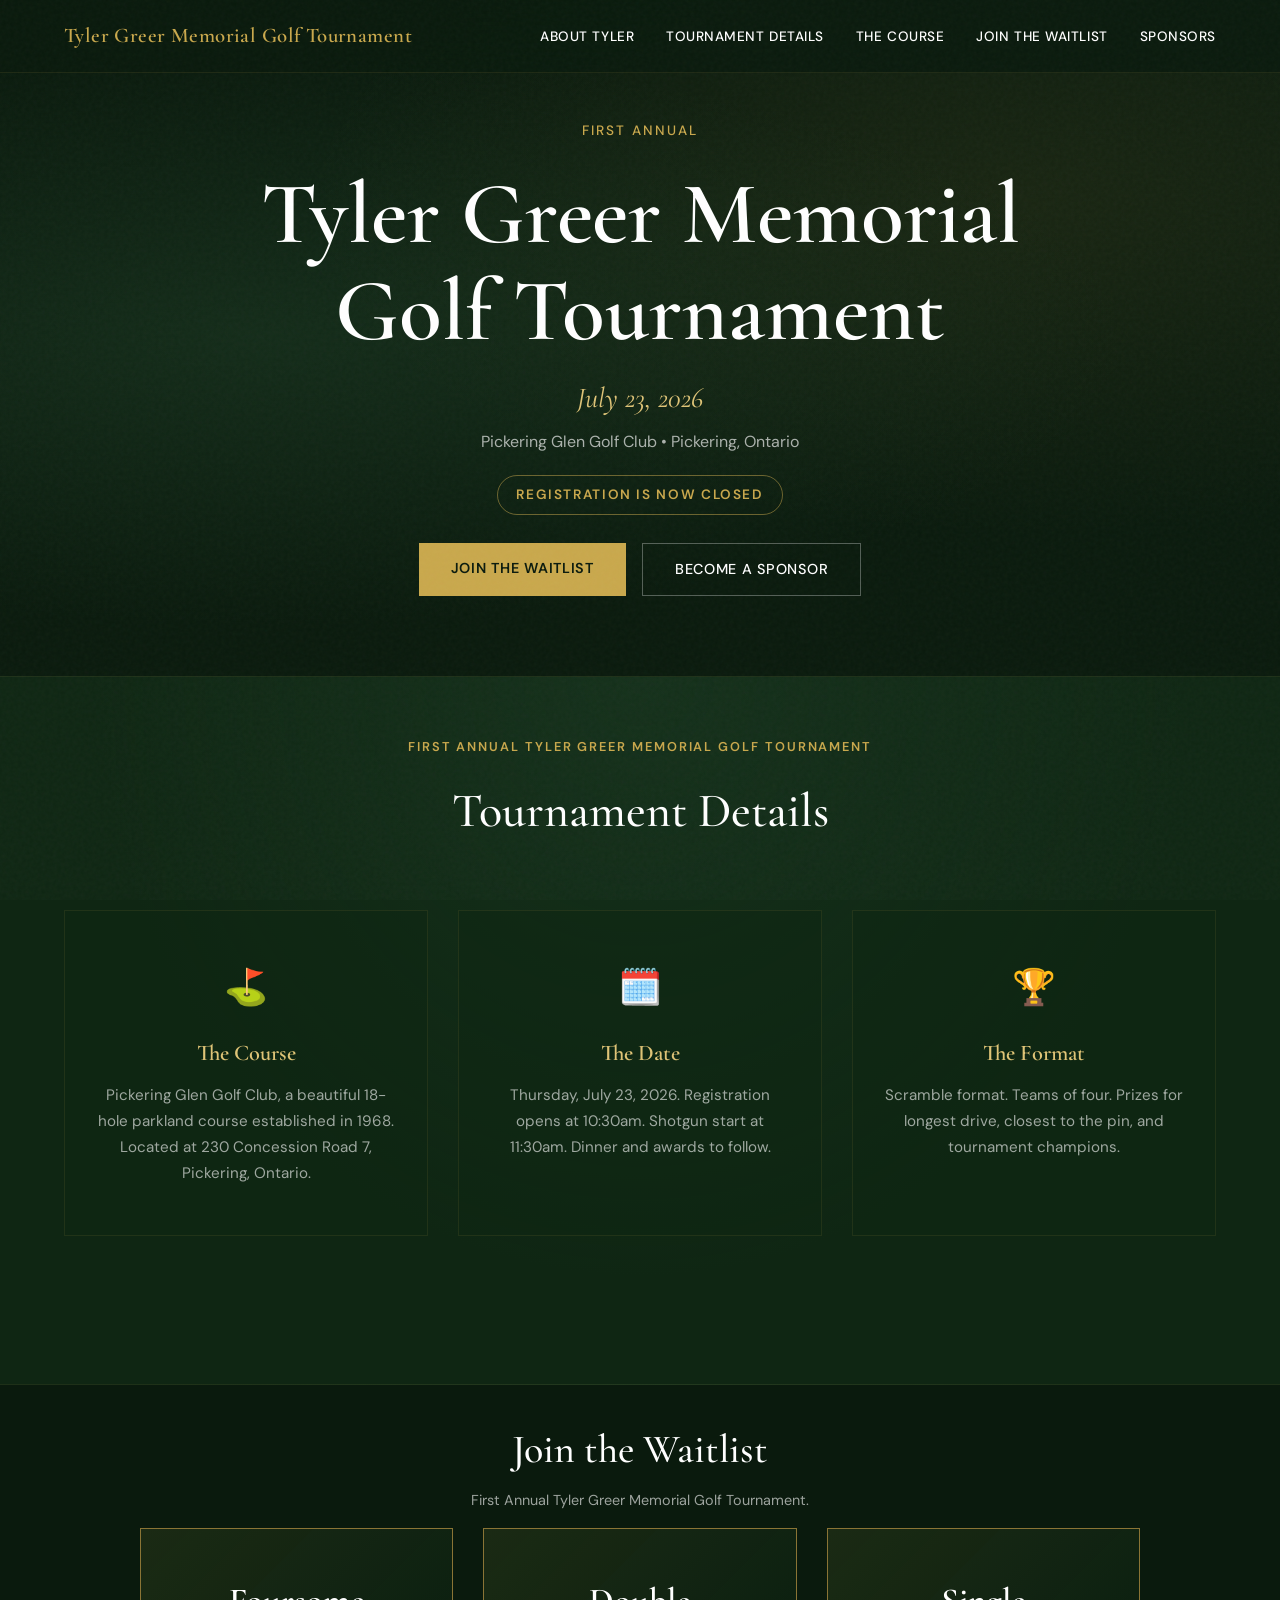
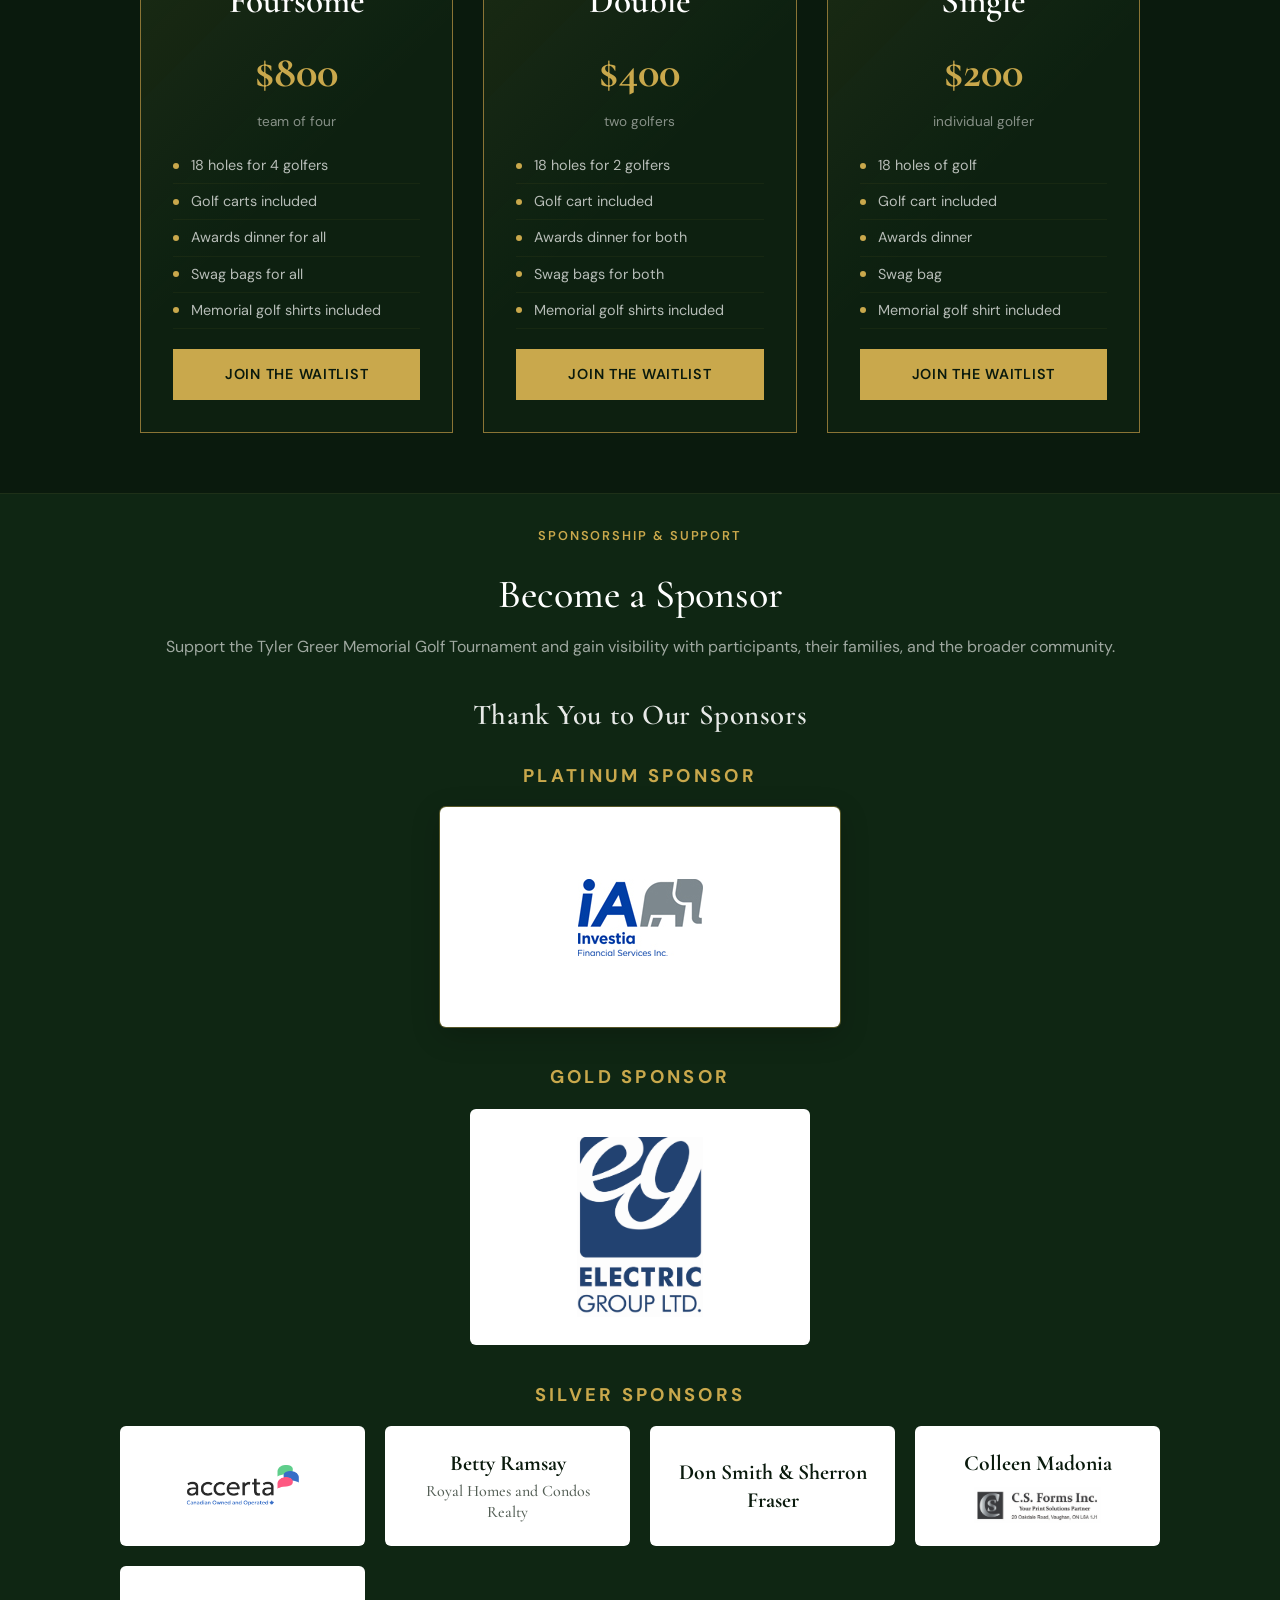
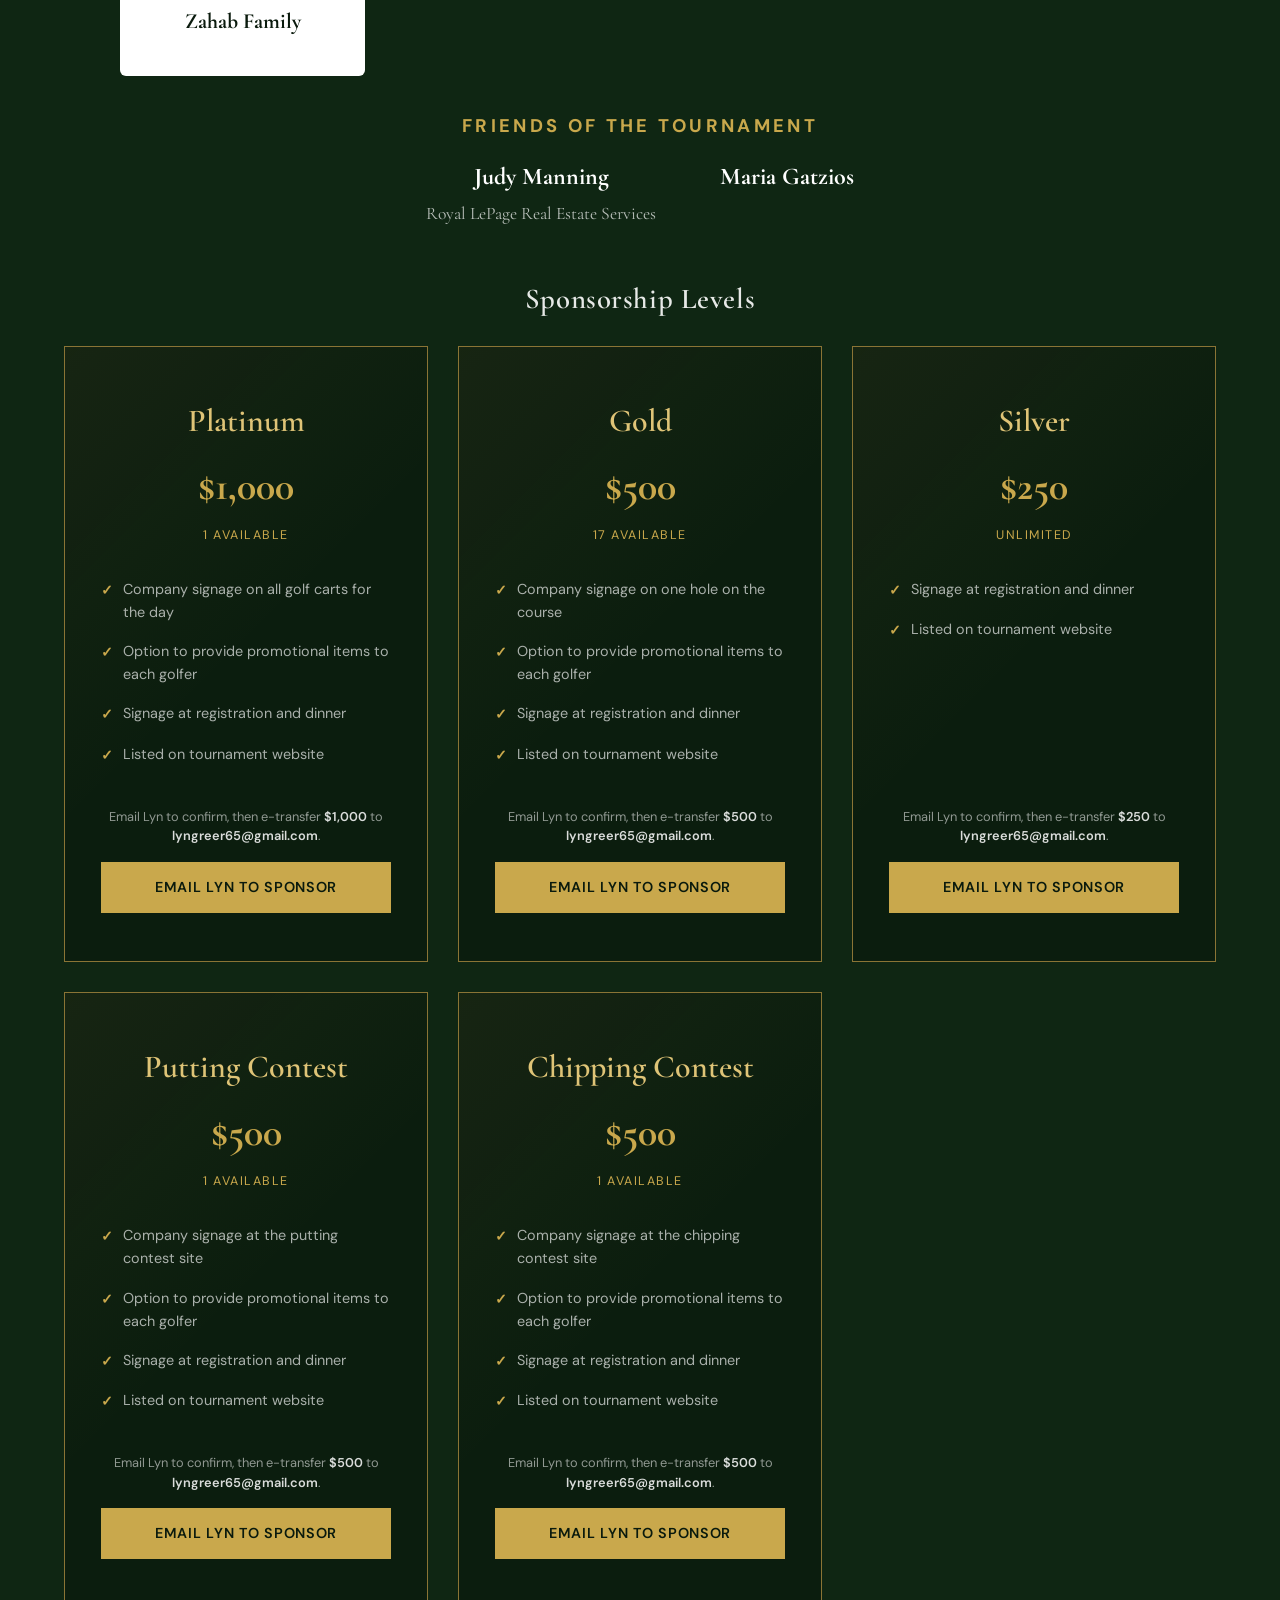
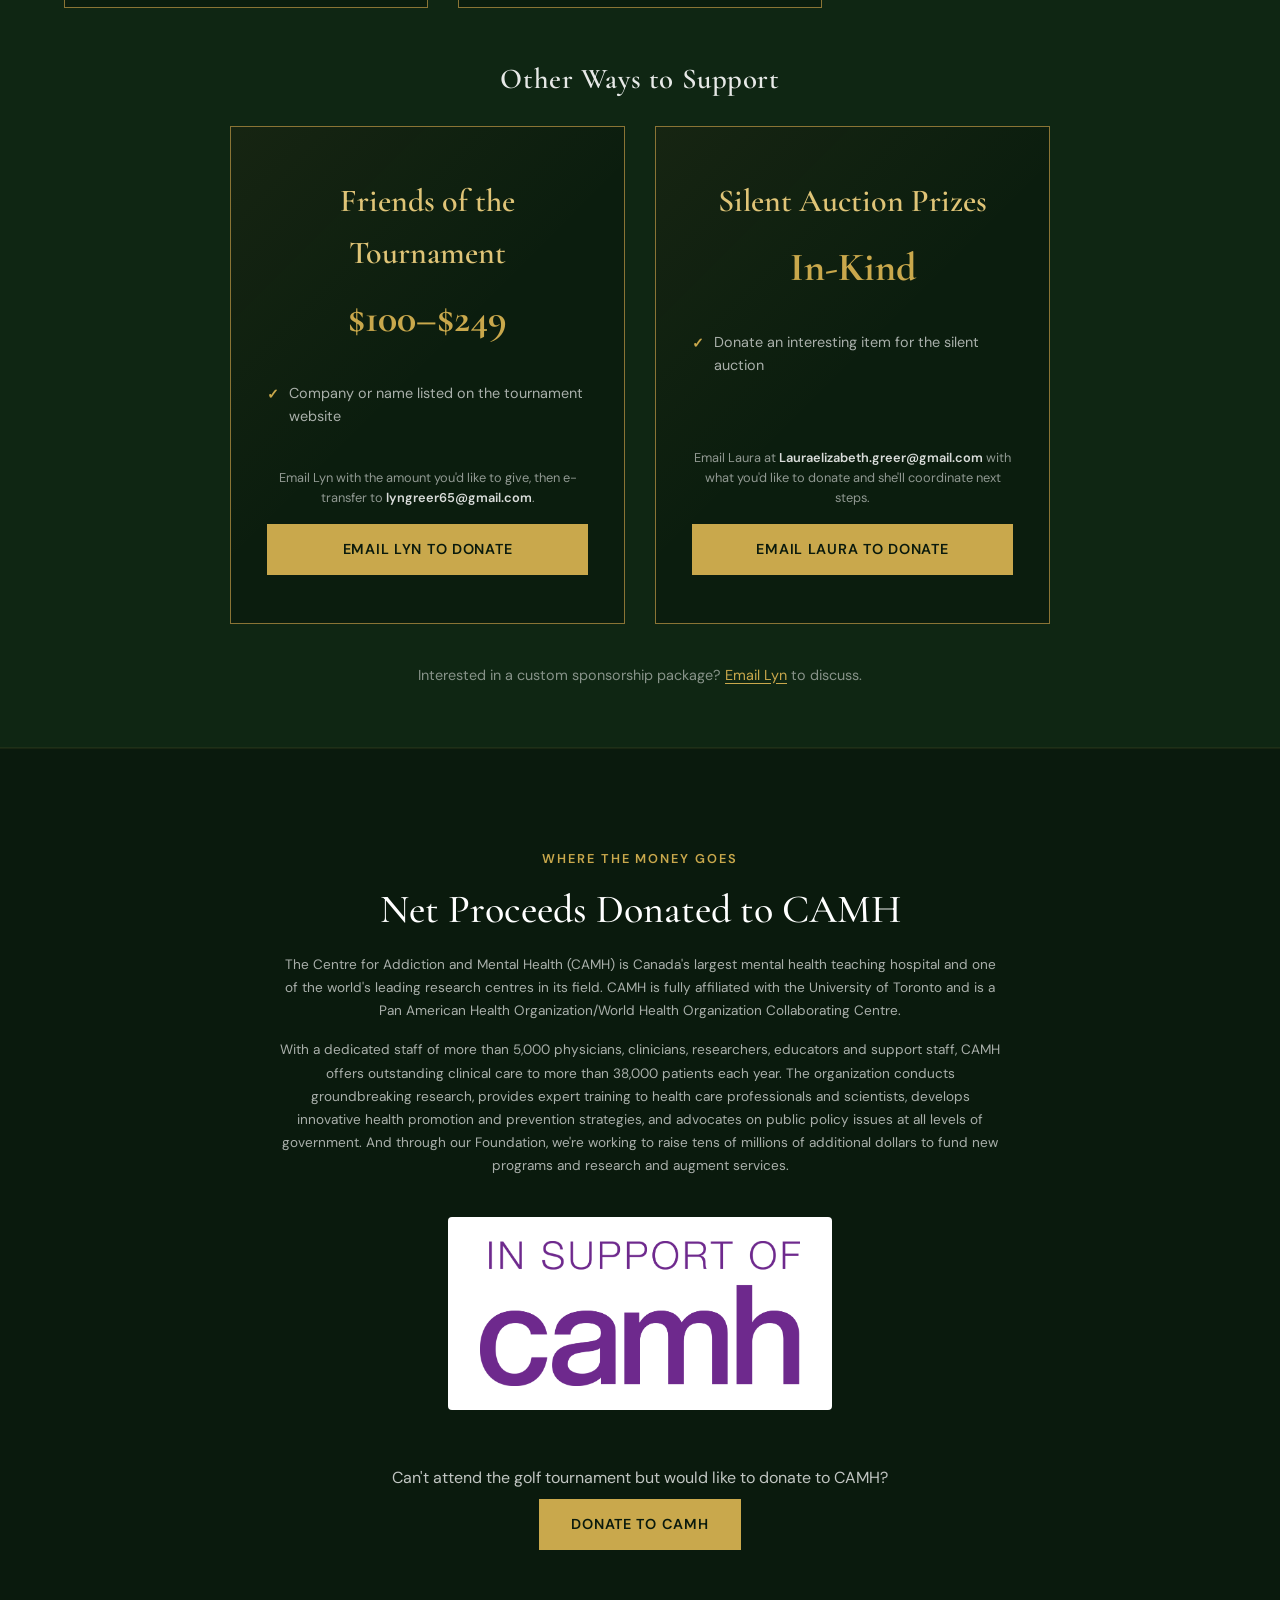
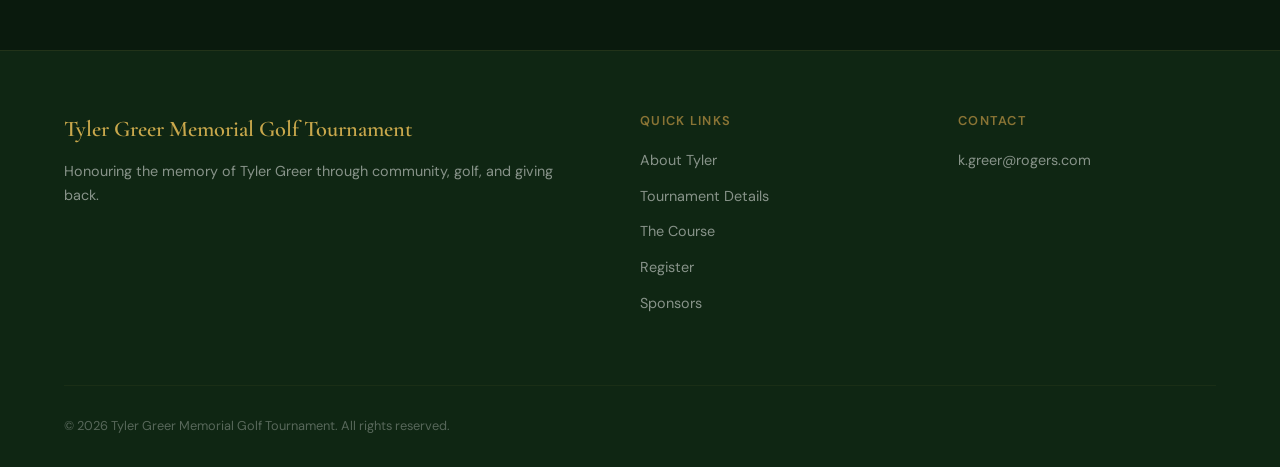
==== index.html @ a07919f4 "Update registration time from 10:45am to 10:30am Co-Authored-By: Claude Opus 4.7 (1M context) <norep" ====
<!DOCTYPE html>
<html lang="en">
<head>
  <meta charset="UTF-8">
  <meta name="viewport" content="width=device-width, initial-scale=1.0">
  <title>Tyler Greer Memorial Golf Tournament</title>
  <meta name="robots" content="noindex, nofollow">
  <meta name="description" content="First Annual Tyler Greer Memorial Charity Golf Tournament — July 23, 2026 at Pickering Glen Golf Club.">

  <!-- Fonts -->
  <link rel="preconnect" href="https://fonts.googleapis.com">
  <link rel="preconnect" href="https://fonts.gstatic.com" crossorigin>
  <link href="https://fonts.googleapis.com/css2?family=Cormorant+Garamond:ital,wght@0,400;0,500;0,600;0,700;1,400&family=DM+Sans:wght@400;500;600;700&display=swap" rel="stylesheet">

  <link rel="stylesheet" href="styles.css">
</head>
<body>

  <!-- NAVIGATION -->
  <!-- Update all 3 pages if changing navigation -->
  <header class="header" id="header">
    <nav class="nav">
      <a href="index.html" class="nav-logo">Tyler Greer Memorial Golf Tournament</a>
      <ul class="nav-links" id="navLinks">
        <li><a href="about.html">About Tyler</a></li>
        <li><a href="#tournament">Tournament Details</a></li>
        <li><a href="course.html">The Course</a></li>
        <li><a href="#register">Join the Waitlist</a></li>
        <li><a href="#sponsors">Sponsors</a></li>
      </ul>
      <button class="mobile-toggle" id="mobileToggle" aria-label="Toggle navigation" aria-expanded="false">
        <span></span>
        <span></span>
        <span></span>
      </button>
    </nav>
  </header>

  <!-- TOURNAMENT HERO -->
  <section class="hero hero--tournament" id="hero">
    <div class="hero-content">
      <span class="hero-memorial">First Annual</span>
      <h1 class="hero-title">Tyler Greer Memorial<br>Golf Tournament</h1>
      <p class="hero-date">July 23, 2026</p>
      <p class="hero-venue">Pickering Glen Golf Club &bull; Pickering, Ontario</p>
      <p class="hero-status">Registration is now closed</p>
      <div class="hero-buttons">
        <a href="#register" class="btn-primary">Join the Waitlist</a>
        <a href="#sponsors" class="btn-ghost">Become a Sponsor</a>
      </div>
    </div>
  </section>

  <!-- TOURNAMENT DETAILS -->
  <section class="details" id="tournament">
    <div class="details-inner">
      <span class="section-label">First Annual Tyler Greer Memorial Golf Tournament</span>
      <h2>Tournament Details</h2>
      <div class="details-grid">
        <div class="detail-card">
          <div class="card-icon">&#9971;</div>
          <h3>The Course</h3>
          <p>Pickering Glen Golf Club, a beautiful 18-hole parkland course established in 1968. Located at 230 Concession Road 7, Pickering, Ontario.</p>
        </div>
        <div class="detail-card">
          <div class="card-icon">&#128467;&#65039;</div>
          <h3>The Date</h3>
          <p>Thursday, July 23, 2026. Registration opens at 10:30am. Shotgun start at 11:30am. Dinner and awards to follow.</p>
        </div>
        <div class="detail-card">
          <div class="card-icon">&#127942;</div>
          <h3>The Format</h3>
          <p>Scramble format. Teams of four. Prizes for longest drive, closest to the pin, and tournament champions.</p>
        </div>
      </div>
    </div>
  </section>

  <!-- REGISTER -->
  <section class="pricing" id="register">
    <div class="pricing-inner">
      <h2>Join the Waitlist</h2>
      <p class="pricing-subtitle">First Annual Tyler Greer Memorial Golf Tournament.</p>
      <div class="pricing-grid">
        <div class="price-card featured">
          <h3>Foursome</h3>
          <div class="price-amount">$800</div>
          <p class="price-note">team of four</p>
          <ul class="price-features">
            <li>18 holes for 4 golfers</li>
            <li>Golf carts included</li>
            <li>Awards dinner for all</li>
            <li>Swag bags for all</li>
            <li>Memorial golf shirts included</li>
          </ul>
          <a href="#" class="btn-primary" data-register="foursome">Join the Waitlist</a>
        </div>
        <div class="price-card featured">
          <h3>Double</h3>
          <div class="price-amount">$400</div>
          <p class="price-note">two golfers</p>
          <ul class="price-features">
            <li>18 holes for 2 golfers</li>
            <li>Golf cart included</li>
            <li>Awards dinner for both</li>
            <li>Swag bags for both</li>
            <li>Memorial golf shirts included</li>
          </ul>
          <a href="#" class="btn-primary" data-register="double">Join the Waitlist</a>
        </div>
        <div class="price-card featured">
          <h3>Single</h3>
          <div class="price-amount">$200</div>
          <p class="price-note">individual golfer</p>
          <ul class="price-features">
            <li>18 holes of golf</li>
            <li>Golf cart included</li>
            <li>Awards dinner</li>
            <li>Swag bag</li>
            <li>Memorial golf shirt included</li>
          </ul>
          <a href="#" class="btn-primary" data-register="single">Join the Waitlist</a>
        </div>
      </div>
    </div>
  </section>

  <!-- SPONSORS -->
  <section class="sponsors" id="sponsors">
    <div class="sponsors-inner">
      <span class="section-label">Sponsorship &amp; Support</span>
      <h2>Become a Sponsor</h2>
      <p class="sponsors-subtitle">Support the Tyler Greer Memorial Golf Tournament and gain visibility with participants, their families, and the broader community.</p>

      <h3 class="sponsor-group-title">Thank You to Our Sponsors</h3>
      <div class="sponsor-recognition">
        <div class="sponsor-recognition-row sponsor-recognition-row--platinum">
          <span class="sponsor-recognition-label">Platinum Sponsor</span>
          <div class="sponsor-recognition-cards sponsor-recognition-cards--featured">
            <div class="sponsor-recognition-card sponsor-recognition-card--featured sponsor-recognition-card--platinum">
              <img src="sponsors/investia.png" alt="Investia">
            </div>
          </div>
        </div>

        <div class="sponsor-recognition-row sponsor-recognition-row--gold">
          <span class="sponsor-recognition-label">Gold Sponsor</span>
          <div class="sponsor-recognition-cards sponsor-recognition-cards--featured">
            <div class="sponsor-recognition-card sponsor-recognition-card--featured">
              <img src="sponsors/electric-group.jpg" alt="Electric Group">
            </div>
          </div>
        </div>

        <div class="sponsor-recognition-row sponsor-recognition-row--silver">
          <span class="sponsor-recognition-label">Silver Sponsors</span>
          <div class="sponsor-recognition-cards">
            <div class="sponsor-recognition-card">
              <img src="sponsors/accerta.png" alt="Accerta">
            </div>
            <div class="sponsor-recognition-card sponsor-recognition-card--text">
              <span class="sponsor-recognition-name">Betty Ramsay</span>
              <span class="sponsor-recognition-org">Royal Homes and Condos Realty</span>
            </div>
            <div class="sponsor-recognition-card sponsor-recognition-card--text">
              <span class="sponsor-recognition-name">Don Smith &amp; Sherron Fraser</span>
            </div>
            <div class="sponsor-recognition-card sponsor-recognition-card--text sponsor-recognition-card--with-logo">
              <span class="sponsor-recognition-name">Colleen Madonia</span>
              <img class="sponsor-recognition-inline-logo" src="sponsors/cs-forms.jpg" alt="C.S. Forms">
            </div>
            <div class="sponsor-recognition-card sponsor-recognition-card--text">
              <span class="sponsor-recognition-name">Zahab Family</span>
            </div>
          </div>
        </div>

        <div class="sponsor-recognition-row sponsor-recognition-row--friends">
          <span class="sponsor-recognition-label">Friends of the Tournament</span>
          <div class="sponsor-recognition-friends">
            <div class="sponsor-recognition-friend">
              <span class="sponsor-recognition-name">Judy Manning</span>
              <span class="sponsor-recognition-org">Royal LePage Real Estate Services</span>
            </div>
            <div class="sponsor-recognition-friend">
              <span class="sponsor-recognition-name">Maria Gatzios</span>
            </div>
          </div>
        </div>
      </div>

      <h3 class="sponsor-group-title">Sponsorship Levels</h3>
      <div class="sponsor-tiers">
        <div class="sponsor-tier featured-sponsor">
          <h3>Platinum</h3>
          <div class="tier-price">$1,000</div>
          <p class="tier-availability">1 available</p>
          <ul>
            <li>Company signage on all golf carts for the day</li>
            <li>Option to provide promotional items to each golfer</li>
            <li>Signage at registration and dinner</li>
            <li>Listed on tournament website</li>
          </ul>
          <p class="sponsor-tier-note">Email Lyn to confirm, then e-transfer <strong>$1,000</strong> to <strong>lyngreer65@gmail.com</strong>.</p>
          <a href="mailto:lyngreer65@gmail.com?subject=Platinum%20Sponsor%20%E2%80%94%20Tyler%20Greer%20Memorial%20Golf" class="btn-primary">Email Lyn to Sponsor</a>
        </div>
        <div class="sponsor-tier featured-sponsor">
          <h3>Gold</h3>
          <div class="tier-price">$500</div>
          <p class="tier-availability">17 available</p>
          <ul>
            <li>Company signage on one hole on the course</li>
            <li>Option to provide promotional items to each golfer</li>
            <li>Signage at registration and dinner</li>
            <li>Listed on tournament website</li>
          </ul>
          <p class="sponsor-tier-note">Email Lyn to confirm, then e-transfer <strong>$500</strong> to <strong>lyngreer65@gmail.com</strong>.</p>
          <a href="mailto:lyngreer65@gmail.com?subject=Gold%20Sponsor%20%E2%80%94%20Tyler%20Greer%20Memorial%20Golf" class="btn-primary">Email Lyn to Sponsor</a>
        </div>
        <div class="sponsor-tier featured-sponsor">
          <h3>Silver</h3>
          <div class="tier-price">$250</div>
          <p class="tier-availability">Unlimited</p>
          <ul>
            <li>Signage at registration and dinner</li>
            <li>Listed on tournament website</li>
          </ul>
          <p class="sponsor-tier-note">Email Lyn to confirm, then e-transfer <strong>$250</strong> to <strong>lyngreer65@gmail.com</strong>.</p>
          <a href="mailto:lyngreer65@gmail.com?subject=Silver%20Sponsor%20%E2%80%94%20Tyler%20Greer%20Memorial%20Golf" class="btn-primary">Email Lyn to Sponsor</a>
        </div>
        <div class="sponsor-tier featured-sponsor">
          <h3>Putting Contest</h3>
          <div class="tier-price">$500</div>
          <p class="tier-availability">1 available</p>
          <ul>
            <li>Company signage at the putting contest site</li>
            <li>Option to provide promotional items to each golfer</li>
            <li>Signage at registration and dinner</li>
            <li>Listed on tournament website</li>
          </ul>
          <p class="sponsor-tier-note">Email Lyn to confirm, then e-transfer <strong>$500</strong> to <strong>lyngreer65@gmail.com</strong>.</p>
          <a href="mailto:lyngreer65@gmail.com?subject=Putting%20Contest%20Sponsor%20%E2%80%94%20Tyler%20Greer%20Memorial%20Golf" class="btn-primary">Email Lyn to Sponsor</a>
        </div>
        <div class="sponsor-tier featured-sponsor">
          <h3>Chipping Contest</h3>
          <div class="tier-price">$500</div>
          <p class="tier-availability">1 available</p>
          <ul>
            <li>Company signage at the chipping contest site</li>
            <li>Option to provide promotional items to each golfer</li>
            <li>Signage at registration and dinner</li>
            <li>Listed on tournament website</li>
          </ul>
          <p class="sponsor-tier-note">Email Lyn to confirm, then e-transfer <strong>$500</strong> to <strong>lyngreer65@gmail.com</strong>.</p>
          <a href="mailto:lyngreer65@gmail.com?subject=Chipping%20Contest%20Sponsor%20%E2%80%94%20Tyler%20Greer%20Memorial%20Golf" class="btn-primary">Email Lyn to Sponsor</a>
        </div>
      </div>

      <h3 class="sponsor-group-title">Other Ways to Support</h3>
      <div class="sponsor-tiers sponsor-tiers--two">
        <div class="sponsor-tier featured-sponsor">
          <h3>Friends of the Tournament</h3>
          <div class="tier-price">$100&ndash;$249</div>
          <ul>
            <li>Company or name listed on the tournament website</li>
          </ul>
          <p class="sponsor-tier-note">Email Lyn with the amount you'd like to give, then e-transfer to <strong>lyngreer65@gmail.com</strong>.</p>
          <a href="mailto:lyngreer65@gmail.com?subject=Friend%20of%20the%20Tournament%20%E2%80%94%20Tyler%20Greer%20Memorial%20Golf" class="btn-primary">Email Lyn to Donate</a>
        </div>
        <div class="sponsor-tier featured-sponsor">
          <h3>Silent Auction Prizes</h3>
          <div class="tier-price">In-Kind</div>
          <ul>
            <li>Donate an interesting item for the silent auction</li>
          </ul>
          <p class="sponsor-tier-note">Email Laura at <strong>Lauraelizabeth.greer@gmail.com</strong> with what you'd like to donate and she'll coordinate next steps.</p>
          <a href="mailto:Lauraelizabeth.greer@gmail.com?subject=Silent%20Auction%20Prize%20%E2%80%94%20Tyler%20Greer%20Memorial%20Golf" class="btn-primary">Email Laura to Donate</a>
        </div>
      </div>

      <div class="sponsors-note">
        <p>Interested in a custom sponsorship package? <a href="mailto:lyngreer65@gmail.com">Email Lyn</a> to discuss.</p>
      </div>
    </div>
  </section>

  <!-- PROCEEDS TO CAMH -->
  <section class="proceeds" id="proceeds">
    <div class="proceeds-inner">
      <span class="section-label">Where the Money Goes</span>
      <h2>Net Proceeds Donated to CAMH</h2>
      <p>The Centre for Addiction and Mental Health (CAMH) is Canada's largest mental health teaching hospital and one of the world's leading research centres in its field. CAMH is fully affiliated with the University of Toronto and is a Pan American Health Organization/World Health Organization Collaborating Centre.</p>
      <p>With a dedicated staff of more than 5,000 physicians, clinicians, researchers, educators and support staff, CAMH offers outstanding clinical care to more than 38,000 patients each year. The organization conducts groundbreaking research, provides expert training to health care professionals and scientists, develops innovative health promotion and prevention strategies, and advocates on public policy issues at all levels of government. And through our Foundation, we're working to raise tens of millions of additional dollars to fund new programs and research and augment services.</p>
      <a href="https://www.camh.ca/" target="_blank" rel="noopener noreferrer" class="proceeds-logo" aria-label="Centre for Addiction and Mental Health">
        <img src="camh-logo.png" alt="CAMH &mdash; Centre for Addiction and Mental Health">
      </a>
      <div class="proceeds-cta">
        <p class="proceeds-cta-text">Can't attend the golf tournament but would like to donate to CAMH?</p>
        <a href="https://fundraise.camh.ca/fundraisers/lyngreer/tyler-greer-memorial-golf-tournament" target="_blank" rel="noopener noreferrer" class="btn-primary">Donate to CAMH</a>
      </div>
    </div>
  </section>

  <!-- REGISTRATION MODAL -->
  <div class="register-modal" id="registerModal" aria-hidden="true">
    <div class="register-modal-overlay"></div>
    <div class="register-modal-card" role="dialog" aria-modal="true" aria-labelledby="registerModalTitle">
      <button type="button" class="register-modal-close" data-close-modal aria-label="Close registration form">&times;</button>

      <div class="register-modal-body" id="registerModalBody">
        <span class="section-label" id="registerModalLabel">Register</span>
        <h2 id="registerModalTitle">Register Foursome</h2>
        <p class="register-modal-subtitle" id="registerModalSubtitle">$800 &mdash; team of four</p>

        <form id="registrationForm" novalidate>
          <div id="golferFieldsets"></div>
          <div class="register-error" id="registerError"></div>
          <button type="submit" class="btn-primary register-submit" id="registerSubmit">Join Waitlist</button>
        </form>
      </div>

      <div class="register-modal-success" id="registerSuccess" hidden>
        <span class="section-label">Request Received</span>
        <h2 id="successTitle">You're on the waitlist!</h2>
        <p id="successCopy"></p>
        <button type="button" class="btn-primary" data-close-modal>Close</button>
      </div>
    </div>
  </div>

  <!-- FOOTER -->
  <!-- Update all 3 pages if changing navigation -->
  <footer class="footer">
    <div class="footer-inner">
      <div class="footer-brand">
        <h3>Tyler Greer Memorial Golf Tournament</h3>
        <p>Honouring the memory of Tyler Greer through community, golf, and giving back.</p>
      </div>
      <div class="footer-col">
        <h4>Quick Links</h4>
        <ul>
          <li><a href="about.html">About Tyler</a></li>
          <li><a href="#tournament">Tournament Details</a></li>
          <li><a href="course.html">The Course</a></li>
          <li><a href="#register">Register</a></li>
          <li><a href="#sponsors">Sponsors</a></li>
        </ul>
      </div>
      <div class="footer-col">
        <h4>Contact</h4>
        <ul>
          <li><a href="mailto:k.greer@rogers.com">k.greer@rogers.com</a></li>
        </ul>
      </div>
    </div>
    <div class="footer-bottom">
      <span>&copy; <span id="yearEl"></span> Tyler Greer Memorial Golf Tournament. All rights reserved.</span>
    </div>
  </footer>

  <script src="script.js"></script>
  <script src="register.js"></script>
</body>
</html>
---- styles.css ----
/* ============================================
   Tyler Greer Memorial
   Dark Green + Gold Luxury Golf Aesthetic
   ============================================ */

/* --- CSS Variables --- */
:root {
  --deep-green: #0a1a0d;
  --dark-green: #0f2613;
  --mid-green: #1a3a22;
  --soft-green: #2a5435;
  --light-green: #3d7a4a;
  --gold: #c9a84c;
  --gold-light: #dfc477;
  --gold-dim: #8a7435;
  --cream: #ffffff;
  --cream-soft: #ffffff;
  --white: #ffffff;
  --ease-out: cubic-bezier(0.16, 1, 0.3, 1);
  --ease-in-out: cubic-bezier(0.65, 0, 0.35, 1);
}

/* --- Light Theme (Foundation pages) --- */
body.theme-light {
  --deep-green: #FAF8F5;
  --dark-green: #F0EBE3;
  --mid-green: #E8E0D4;
  --soft-green: #D4C9B8;
  --cream: #1A2332;
  --cream-soft: #1A2332;
  --white: #1A2332;
  --gold-dim: #b8963f;
  background: #FAF8F5;
  color: #1A2332;
}

body.theme-light::before {
  display: none;
}

body.theme-light .header {
  background: rgba(250, 248, 245, 0.9);
  border-bottom-color: rgba(26, 35, 50, 0.08);
}

body.theme-light .header.scrolled {
  background: rgba(250, 248, 245, 0.97);
  box-shadow: 0 4px 30px rgba(0, 0, 0, 0.06);
}

body.theme-light .hero {
  background:
    radial-gradient(ellipse at 20% 50%, rgba(201, 168, 76, 0.06) 0%, transparent 60%),
    radial-gradient(ellipse at 80% 30%, rgba(201, 168, 76, 0.04) 0%, transparent 50%),
    #FAF8F5;
}

body.theme-light .hero-title {
  color: #1A2332;
}

body.theme-light .hero-venue {
  color: rgba(26, 35, 50, 0.6);
}

body.theme-light .btn-primary {
  color: #fff;
}

body.theme-light .nav-cta {
  color: #fff;
}

body.theme-light .popular-badge {
  color: #fff;
}

body.theme-light .btn-ghost {
  color: #1A2332;
  border-color: rgba(26, 35, 50, 0.2);
}

body.theme-light .btn-ghost:hover {
  border-color: var(--gold);
  color: var(--gold);
}

body.theme-light .nav-links a {
  color: rgba(26, 35, 50, 0.6);
}

body.theme-light .nav-links a:hover {
  color: var(--gold);
}

body.theme-light .stats-bar {
  background: #F0EBE3;
  border-color: rgba(26, 35, 50, 0.08);
}

body.theme-light .stat-label {
  color: rgba(26, 35, 50, 0.5);
}

body.theme-light .stat-divider {
  background: rgba(26, 35, 50, 0.12);
}

body.theme-light .about-text p {
  color: rgba(26, 35, 50, 0.6);
}

body.theme-light .about-photo {
  background: #F0EBE3;
  border-color: rgba(26, 35, 50, 0.1);
}

body.theme-light .about-photo::after {
  border-color: rgba(26, 35, 50, 0.06);
}

body.theme-light .section-label {
  color: var(--gold);
}

body.theme-light .tournament-cta {
  background: #F0EBE3;
  border-color: rgba(26, 35, 50, 0.08);
}

body.theme-light .tournament-cta p {
  color: rgba(26, 35, 50, 0.6);
}

body.theme-light .tournament-cta .hero-date {
  color: var(--gold);
}

body.theme-light .tournament-cta .hero-venue {
  color: rgba(26, 35, 50, 0.55);
}

body.theme-light .details {
  background: #F0EBE3;
  border-color: rgba(26, 35, 50, 0.08);
}

body.theme-light .detail-card {
  background: rgba(250, 248, 245, 0.7);
  border-color: rgba(26, 35, 50, 0.08);
}

body.theme-light .detail-card:hover {
  border-color: rgba(201, 168, 76, 0.3);
  box-shadow: 0 8px 30px rgba(0, 0, 0, 0.06);
}

body.theme-light .detail-card h3 {
  color: var(--gold);
}

body.theme-light .detail-card p {
  color: rgba(26, 35, 50, 0.6);
}

body.theme-light .donate {
  background: #FAF8F5;
}

body.theme-light .donate-inner > p {
  color: rgba(26, 35, 50, 0.6);
}

body.theme-light .donate-amount {
  background: #F0EBE3;
  border-color: rgba(26, 35, 50, 0.1);
  color: #1A2332;
}

body.theme-light .donate-amount:hover,
body.theme-light .donate-amount.active {
  border-color: var(--gold);
  background: rgba(201, 168, 76, 0.1);
  color: var(--gold);
}

body.theme-light .donate-custom {
  background: #F0EBE3;
  border-color: rgba(26, 35, 50, 0.1);
  color: #1A2332;
}

body.theme-light .donate-custom::placeholder {
  color: rgba(26, 35, 50, 0.35);
}

body.theme-light .donate-custom:focus {
  border-color: var(--gold);
  box-shadow: 0 0 0 3px rgba(201, 168, 76, 0.1);
}

body.theme-light .footer {
  background: #1A2332;
  color: #ffffff;
  border-top-color: rgba(201, 168, 76, 0.1);
}

body.theme-light .footer-brand p {
  color: rgba(255, 255, 255, 0.5);
}

body.theme-light .footer-col h4 {
  color: var(--gold-dim);
}

body.theme-light .footer-col ul li a,
body.theme-light .footer-col ul li span {
  color: rgba(255, 255, 255, 0.5);
}

body.theme-light .footer-col ul li a:hover {
  color: var(--gold);
}

body.theme-light .footer-bottom {
  color: rgba(255, 255, 255, 0.3);
  border-top-color: rgba(255, 255, 255, 0.06);
}

body.theme-light .scroll-indicator span {
  color: rgba(26, 35, 50, 0.3);
}

body.theme-light .scroll-line {
  background: linear-gradient(to bottom, var(--gold-dim), transparent);
}

/* Mobile nav overlay for light theme */
@media (max-width: 768px) {
  body.theme-light .nav-links {
    background: rgba(250, 248, 245, 0.98);
    border-bottom: 1px solid rgba(26, 35, 50, 0.08);
  }

  body.theme-light .nav-links a {
    color: #1A2332;
    border-bottom-color: rgba(26, 35, 50, 0.06);
  }

  body.theme-light .mobile-toggle span {
    background: #1A2332;
  }
}

/* --- Reset --- */
*, *::before, *::after {
  margin: 0;
  padding: 0;
  box-sizing: border-box;
}

html {
  scroll-behavior: smooth;
  font-size: 16px;
}

body {
  font-family: 'DM Sans', 'Helvetica Neue', sans-serif;
  background: var(--deep-green);
  color: var(--cream);
  line-height: 1.6;
  overflow-x: hidden;
  -webkit-font-smoothing: antialiased;
  -moz-osx-font-smoothing: grayscale;
}

/* Grain texture overlay */
body::before {
  content: '';
  position: fixed;
  top: 0;
  left: 0;
  width: 100%;
  height: 100%;
  background-image: url("data:image/svg+xml,%3Csvg viewBox='0 0 256 256' xmlns='http://www.w3.org/2000/svg'%3E%3Cfilter id='noise'%3E%3CfeTurbulence type='fractalNoise' baseFrequency='0.9' numOctaves='4' stitchTiles='stitch'/%3E%3C/filter%3E%3Crect width='100%25' height='100%25' filter='url(%23noise)' opacity='0.035'/%3E%3C/svg%3E");
  pointer-events: none;
  z-index: 9999;
}

a {
  color: inherit;
  text-decoration: none;
}

ul {
  list-style: none;
}

img {
  max-width: 100%;
  display: block;
}

/* --- Section Shared --- */
.section-label {
  display: block;
  font-size: 0.8rem;
  font-weight: 600;
  letter-spacing: 0.15em;
  text-transform: uppercase;
  color: var(--gold);
  margin-bottom: 16px;
}

/* ============================================
   NAVIGATION
   ============================================ */
.header {
  position: fixed;
  top: 0;
  left: 0;
  right: 0;
  z-index: 100;
  padding: 0 clamp(20px, 5vw, 80px);
  background: rgba(10, 26, 13, 0.85);
  backdrop-filter: blur(20px);
  -webkit-backdrop-filter: blur(20px);
  border-bottom: 1px solid rgba(201, 168, 76, 0.1);
  transition: background 0.4s, box-shadow 0.4s;
}

.header.scrolled {
  background: rgba(10, 26, 13, 0.95);
  box-shadow: 0 4px 30px rgba(0, 0, 0, 0.3);
}

.nav {
  max-width: 1200px;
  margin: 0 auto;
  display: flex;
  justify-content: space-between;
  align-items: center;
  height: 72px;
}

.nav-logo {
  font-family: 'Cormorant Garamond', Georgia, serif;
  font-size: 1.3rem;
  font-weight: 600;
  color: var(--gold);
  letter-spacing: 0.02em;
  white-space: nowrap;
}

.nav-links {
  display: flex;
  gap: 32px;
}

.nav-links a {
  color: var(--cream-soft);
  font-size: 0.85rem;
  font-weight: 500;
  letter-spacing: 0.04em;
  text-transform: uppercase;
  transition: color 0.3s;
}

.nav-links a:hover {
  color: var(--gold);
}

.nav-cta {
  padding: 10px 24px;
  font-size: 0.8rem;
}

/* Mobile Toggle */
.mobile-toggle {
  display: none;
  flex-direction: column;
  justify-content: center;
  gap: 5px;
  background: none;
  border: none;
  cursor: pointer;
  padding: 8px;
  z-index: 101;
}

.mobile-toggle span {
  display: block;
  width: 24px;
  height: 2px;
  background: var(--cream);
  transition: all 0.3s var(--ease-out);
  transform-origin: center;
}

.mobile-toggle.active span:nth-child(1) {
  transform: rotate(45deg) translate(5px, 5px);
}

.mobile-toggle.active span:nth-child(2) {
  opacity: 0;
}

.mobile-toggle.active span:nth-child(3) {
  transform: rotate(-45deg) translate(5px, -5px);
}

/* ============================================
   BUTTONS
   ============================================ */
.btn-primary {
  display: inline-block;
  background: var(--gold);
  color: var(--deep-green);
  padding: 14px 32px;
  border: none;
  font-family: 'DM Sans', sans-serif;
  font-weight: 600;
  font-size: 0.9rem;
  letter-spacing: 0.05em;
  text-transform: uppercase;
  cursor: pointer;
  transition: all 0.3s var(--ease-out);
  text-align: center;
}

.btn-primary:hover {
  background: var(--gold-light);
  transform: translateY(-3px);
  box-shadow: 0 8px 30px rgba(201, 168, 76, 0.3);
}

.btn-green {
  display: inline-block;
  background: #1a3a22;
  color: #c9a84c;
  padding: 14px 32px;
  border: 1px solid #1a3a22;
  font-family: 'DM Sans', sans-serif;
  font-weight: 600;
  font-size: 0.9rem;
  letter-spacing: 0.05em;
  text-transform: uppercase;
  cursor: pointer;
  transition: all 0.3s var(--ease-out);
  text-align: center;
  text-decoration: none;
}

.btn-green:hover {
  background: #2a5435;
  border-color: #2a5435;
  transform: translateY(-3px);
  box-shadow: 0 8px 30px rgba(26, 58, 34, 0.3);
}

.btn-ghost {
  display: inline-block;
  background: transparent;
  color: var(--cream);
  padding: 14px 32px;
  border: 1px solid rgba(255, 255, 255, 0.3);
  font-family: 'DM Sans', sans-serif;
  font-weight: 500;
  font-size: 0.9rem;
  letter-spacing: 0.05em;
  text-transform: uppercase;
  cursor: pointer;
  transition: all 0.3s var(--ease-out);
  text-align: center;
}

.btn-ghost:hover {
  border-color: var(--gold);
  color: var(--gold);
  transform: translateY(-3px);
}

/* ============================================
   HERO
   ============================================ */
.hero {
  min-height: 100vh;
  display: flex;
  flex-direction: column;
  justify-content: center;
  align-items: center;
  text-align: center;
  padding: 120px clamp(20px, 5vw, 80px) 80px;
  position: relative;
  background:
    radial-gradient(ellipse at 20% 50%, rgba(42, 84, 53, 0.3) 0%, transparent 60%),
    radial-gradient(ellipse at 80% 30%, rgba(201, 168, 76, 0.08) 0%, transparent 50%),
    var(--deep-green);
}

.hero-content {
  max-width: 800px;
}

.hero-memorial {
  display: block;
  font-family: 'DM Sans', sans-serif;
  font-size: 0.85rem;
  font-weight: 500;
  letter-spacing: 0.15em;
  text-transform: uppercase;
  color: var(--gold);
  margin-bottom: 24px;
  opacity: 0;
  animation: fadeUp 0.8s var(--ease-out) 0.2s forwards;
}

.hero-title {
  font-family: 'Cormorant Garamond', Georgia, serif;
  font-size: clamp(2.8rem, 7vw, 5.5rem);
  font-weight: 600;
  line-height: 1.1;
  margin-bottom: 16px;
  opacity: 0;
  animation: fadeUp 0.8s var(--ease-out) 0.4s forwards;
}

.hero-date {
  font-family: 'Cormorant Garamond', Georgia, serif;
  font-size: clamp(1.2rem, 3vw, 1.8rem);
  font-weight: 400;
  font-style: italic;
  color: var(--gold-light);
  margin-bottom: 8px;
  opacity: 0;
  animation: fadeUp 0.8s var(--ease-out) 0.6s forwards;
}

.hero-venue {
  font-size: 1rem;
  color: rgba(255, 255, 255, 0.65);
  margin-bottom: 20px;
  opacity: 0;
  animation: fadeUp 0.8s var(--ease-out) 0.7s forwards;
}

.hero-status {
  display: inline-block;
  font-size: 0.85rem;
  font-weight: 600;
  letter-spacing: 0.12em;
  text-transform: uppercase;
  color: var(--gold);
  border: 1px solid rgba(201, 168, 76, 0.5);
  border-radius: 999px;
  padding: 8px 18px;
  margin-bottom: 28px;
  opacity: 0;
  animation: fadeUp 0.8s var(--ease-out) 0.8s forwards;
}

.hero-buttons {
  display: flex;
  gap: 16px;
  flex-wrap: wrap;
  justify-content: center;
  opacity: 0;
  animation: fadeUp 0.8s var(--ease-out) 0.9s forwards;
}

/* Scroll Indicator */
.scroll-indicator {
  position: absolute;
  bottom: 40px;
  left: 50%;
  transform: translateX(-50%);
  display: flex;
  flex-direction: column;
  align-items: center;
  gap: 8px;
  opacity: 0;
  animation: fadeUp 0.8s var(--ease-out) 1.2s forwards;
}

.scroll-indicator span {
  font-size: 0.7rem;
  letter-spacing: 0.15em;
  text-transform: uppercase;
  color: rgba(255, 255, 255, 0.4);
}

.scroll-line {
  width: 1px;
  height: 40px;
  background: linear-gradient(to bottom, var(--gold-dim), transparent);
  animation: scrollPulse 2s ease-in-out infinite;
}

/* ============================================
   STATS BAR
   ============================================ */
.stats-bar {
  background: var(--dark-green);
  border-top: 1px solid rgba(201, 168, 76, 0.1);
  border-bottom: 1px solid rgba(201, 168, 76, 0.1);
  padding: 32px clamp(20px, 5vw, 80px);
}

.stats-inner {
  max-width: 1200px;
  margin: 0 auto;
  display: flex;
  justify-content: center;
  align-items: center;
  gap: 0;
}

.stat-item {
  flex: 1;
  text-align: center;
  padding: 0 24px;
}

.stat-number {
  display: block;
  font-family: 'Cormorant Garamond', Georgia, serif;
  font-size: 1.8rem;
  font-weight: 700;
  color: var(--gold);
  margin-bottom: 4px;
}

.stat-label {
  font-size: 0.8rem;
  color: rgba(255, 255, 255, 0.5);
  letter-spacing: 0.05em;
  text-transform: uppercase;
}

.stat-divider {
  width: 1px;
  height: 40px;
  background: rgba(201, 168, 76, 0.15);
  flex-shrink: 0;
}

/* ============================================
   ABOUT TYLER
   ============================================ */
.about {
  padding: clamp(40px, 5vw, 60px) clamp(20px, 5vw, 80px) clamp(60px, 8vw, 100px);
  max-width: 1200px;
  margin: 0 auto;
  display: grid;
  grid-template-columns: 1fr 1fr;
  gap: 80px;
  align-items: center;
}

.about-text h2 {
  font-family: 'Cormorant Garamond', Georgia, serif;
  font-size: clamp(2rem, 4vw, 3rem);
  font-weight: 500;
  line-height: 1.2;
  margin-bottom: 24px;
}

.about-text p {
  color: rgba(255, 255, 255, 0.65);
  font-size: 1rem;
  line-height: 1.8;
  margin-bottom: 16px;
}

.about-photo {
  aspect-ratio: 3 / 4;
  background: var(--dark-green);
  border: 1px solid rgba(201, 168, 76, 0.15);
  position: relative;
  overflow: hidden;
}

.about-photo img {
  width: 100%;
  height: 100%;
  object-fit: cover;
}

.about-photo::after {
  content: '';
  position: absolute;
  inset: 8px;
  border: 1px solid rgba(201, 168, 76, 0.1);
  pointer-events: none;
}

/* ============================================
   TOURNAMENT DETAILS
   ============================================ */
.details {
  padding: clamp(40px, 5vw, 60px) clamp(20px, 5vw, 80px) clamp(60px, 8vw, 100px);
  background:
    radial-gradient(ellipse at 50% 0%, rgba(26, 58, 34, 0.5) 0%, transparent 60%),
    var(--dark-green);
  border-top: 1px solid rgba(201, 168, 76, 0.08);
  border-bottom: 1px solid rgba(201, 168, 76, 0.08);
}

.details-inner {
  max-width: 1200px;
  margin: 0 auto;
  text-align: center;
}

.details-inner h2 {
  font-family: 'Cormorant Garamond', Georgia, serif;
  font-size: clamp(2rem, 4vw, 3rem);
  font-weight: 500;
  margin-bottom: 60px;
}

.details-grid {
  display: grid;
  grid-template-columns: repeat(3, 1fr);
  gap: 30px;
  margin-bottom: 48px;
}

.detail-card {
  background: rgba(15, 38, 19, 0.5);
  border: 1px solid rgba(201, 168, 76, 0.1);
  padding: 48px 32px;
  text-align: center;
  transition: all 0.4s var(--ease-out);
}

.detail-card:hover {
  transform: translateY(-4px);
  border-color: rgba(201, 168, 76, 0.25);
  box-shadow: 0 8px 30px rgba(0, 0, 0, 0.3);
}

.card-icon {
  font-size: 2.2rem;
  margin-bottom: 20px;
  display: block;
}

.detail-card h3 {
  font-family: 'Cormorant Garamond', Georgia, serif;
  font-size: 1.4rem;
  font-weight: 600;
  margin-bottom: 12px;
  color: var(--gold-light);
}

.detail-card p {
  font-size: 0.95rem;
  color: rgba(255, 255, 255, 0.6);
  line-height: 1.7;
}

.details-cta {
  text-align: center;
}

/* ============================================
   PRICING / REGISTER
   ============================================ */
.pricing {
  padding: clamp(20px, 3vw, 32px) clamp(20px, 5vw, 80px) clamp(40px, 5vw, 60px);
}

.pricing-inner {
  max-width: 1000px;
  margin: 0 auto;
  text-align: center;
}

.pricing-inner h2 {
  font-family: 'Cormorant Garamond', Georgia, serif;
  font-size: clamp(1.8rem, 3.5vw, 2.5rem);
  font-weight: 500;
  margin-bottom: 8px;
}

.pricing-subtitle {
  color: rgba(255, 255, 255, 0.6);
  margin-bottom: 16px;
  font-size: 0.9rem;
}

.pricing-grid {
  display: grid;
  grid-template-columns: repeat(3, 1fr);
  gap: 30px;
}

.price-card {
  background: rgba(15, 38, 19, 0.4);
  border: 1px solid rgba(201, 168, 76, 0.1);
  padding: 36px 32px 32px;
  text-align: center;
  position: relative;
  transition: all 0.4s var(--ease-out);
  width: 100%;
  display: flex;
  flex-direction: column;
}

.price-card.featured {
  border-color: var(--gold-dim);
  background:
    linear-gradient(135deg, rgba(201, 168, 76, 0.08) 0%, transparent 50%),
    rgba(15, 38, 19, 0.6);
}

.popular-badge {
  position: absolute;
  top: -1px;
  left: 50%;
  transform: translateX(-50%);
  background: var(--gold);
  color: var(--deep-green);
  padding: 4px 24px;
  font-size: 0.75rem;
  font-weight: 700;
  letter-spacing: 0.08em;
  text-transform: uppercase;
}

.price-card:hover {
  transform: translateY(-4px);
  box-shadow: 0 12px 40px rgba(0, 0, 0, 0.3);
}

.price-card h3 {
  font-family: 'Cormorant Garamond', Georgia, serif;
  font-size: 2.2rem;
  font-weight: 600;
  margin-bottom: 8px;
  margin-top: 8px;
}

.price-amount {
  font-family: 'Cormorant Garamond', Georgia, serif;
  font-size: 2.8rem;
  font-weight: 700;
  color: var(--gold);
  margin-bottom: 2px;
}

.price-note {
  font-size: 0.85rem;
  color: rgba(255, 255, 255, 0.5);
  margin-bottom: 16px;
}

.price-features {
  text-align: left;
  margin-bottom: 20px;
  flex-grow: 1;
}

.price-features li {
  padding: 6px 0;
  font-size: 0.9rem;
  color: rgba(255, 255, 255, 0.7);
  border-bottom: 1px solid rgba(201, 168, 76, 0.06);
  display: flex;
  align-items: center;
  gap: 12px;
}

.price-features li::before {
  content: '';
  width: 6px;
  height: 6px;
  background: var(--gold);
  border-radius: 50%;
  flex-shrink: 0;
}

.price-card .btn-primary {
  width: 100%;
}

/* ============================================
   SPONSORS
   ============================================ */
.sponsors {
  padding: clamp(20px, 3vw, 32px) clamp(20px, 5vw, 80px) clamp(40px, 5vw, 60px);
  background: var(--dark-green);
  border-top: 1px solid rgba(201, 168, 76, 0.08);
  border-bottom: 1px solid rgba(201, 168, 76, 0.08);
}

.sponsors-inner {
  max-width: 1200px;
  margin: 0 auto;
  text-align: center;
}

.sponsors-inner h2 {
  font-family: 'Cormorant Garamond', Georgia, serif;
  font-size: clamp(1.8rem, 3.5vw, 2.5rem);
  font-weight: 500;
  margin-bottom: 8px;
}

.sponsors-subtitle {
  color: rgba(255, 255, 255, 0.6);
  margin-bottom: 16px;
}

.sponsor-group-title {
  font-family: 'Cormorant Garamond', Georgia, serif;
  font-size: clamp(1.4rem, 2.5vw, 1.8rem);
  font-weight: 600;
  color: rgba(255, 255, 255, 0.9);
  letter-spacing: 0.02em;
  margin: 48px 0 24px;
  text-align: center;
}

.sponsor-group-title:first-of-type {
  margin-top: 32px;
}

.sponsor-recognition {
  display: flex;
  flex-direction: column;
  gap: 36px;
  margin-bottom: 24px;
}

.sponsor-recognition-row {
  display: flex;
  flex-direction: column;
  align-items: center;
  gap: 16px;
}

.sponsor-recognition-label {
  font-size: 1.15rem;
  letter-spacing: 0.18em;
  text-transform: uppercase;
  color: var(--gold);
  font-weight: 700;
}

.sponsor-recognition-cards {
  display: grid;
  grid-template-columns: repeat(auto-fit, minmax(200px, 1fr));
  gap: 20px;
  width: 100%;
  max-width: 1040px;
}

.sponsor-recognition-cards--featured {
  grid-template-columns: 1fr;
  max-width: 340px;
}

.sponsor-recognition-card {
  background: #ffffff;
  border-radius: 6px;
  padding: 20px 24px;
  display: flex;
  align-items: center;
  justify-content: center;
  min-height: 110px;
  transition: transform 0.3s var(--ease-out), box-shadow 0.3s var(--ease-out);
}

.sponsor-recognition-card:hover {
  transform: translateY(-3px);
  box-shadow: 0 10px 30px rgba(0, 0, 0, 0.25);
}

.sponsor-recognition-card img {
  display: block;
  max-width: 100%;
  max-height: 80px;
  width: auto;
  height: auto;
  object-fit: contain;
}

.sponsor-recognition-card--featured {
  min-height: 200px;
  padding: 28px 32px;
}

.sponsor-recognition-card--featured img {
  max-height: 180px;
}

.sponsor-recognition-card--platinum {
  min-height: 220px;
  padding: 36px 44px;
  box-shadow: 0 0 0 1px rgba(201, 168, 76, 0.4), 0 8px 30px rgba(0, 0, 0, 0.2);
}

.sponsor-recognition-card--platinum img {
  max-height: 160px;
  max-width: 280px;
}

.sponsor-recognition-row--platinum .sponsor-recognition-cards--featured {
  max-width: 400px;
}

.sponsor-recognition-card--text {
  background: #ffffff;
  color: var(--deep-green);
  text-align: center;
  font-family: 'Cormorant Garamond', Georgia, serif;
  font-size: 1.25rem;
  font-weight: 600;
  line-height: 1.3;
  flex-direction: column;
  gap: 4px;
}

.sponsor-recognition-card--text:hover {
  background: #ffffff;
}

.sponsor-recognition-card--text .sponsor-recognition-name {
  font-size: 1.35rem;
  font-weight: 700;
}

.sponsor-recognition-card--text .sponsor-recognition-org {
  font-size: 1rem;
  font-weight: 500;
  color: rgba(10, 26, 13, 0.7);
}

.sponsor-recognition-card--with-logo {
  gap: 10px;
}

.sponsor-recognition-card img.sponsor-recognition-inline-logo {
  display: block;
  max-width: 140px;
  max-height: 36px;
  width: auto;
  height: auto;
  object-fit: contain;
}

.sponsor-recognition-friends {
  display: flex;
  flex-wrap: wrap;
  justify-content: center;
  gap: 24px 64px;
  margin: 0;
}

.sponsor-recognition-friend {
  display: flex;
  flex-direction: column;
  gap: 4px;
  text-align: center;
  font-family: 'Cormorant Garamond', Georgia, serif;
  color: var(--cream-soft);
}

.sponsor-recognition-friend .sponsor-recognition-name {
  font-size: 1.5rem;
  font-weight: 700;
}

.sponsor-recognition-friend .sponsor-recognition-org {
  font-size: 1.1rem;
  color: rgba(255, 255, 255, 0.7);
}

@media (max-width: 720px) {
  .sponsor-recognition-cards {
    grid-template-columns: 1fr;
    max-width: 420px;
  }

  .sponsor-recognition-card {
    min-height: 100px;
  }

  .sponsor-recognition-card--featured {
    min-height: 180px;
  }

  .sponsor-recognition-card--featured img {
    max-height: 150px;
  }
}

.sponsor-tiers {
  display: grid;
  grid-template-columns: repeat(3, 1fr);
  gap: 30px;
  margin-bottom: 12px;
}

.sponsor-tiers--two {
  grid-template-columns: repeat(2, 1fr);
  max-width: 820px;
  margin-left: auto;
  margin-right: auto;
}

.tier-availability {
  font-size: 0.78rem;
  letter-spacing: 0.12em;
  text-transform: uppercase;
  color: var(--gold);
  margin-top: -16px;
  margin-bottom: 24px;
}

.sponsor-tier-note {
  font-size: 0.8rem;
  line-height: 1.55;
  color: rgba(255, 255, 255, 0.55);
  text-align: center;
  margin-bottom: 16px;
}

.sponsor-tier-note strong {
  color: rgba(255, 255, 255, 0.85);
  font-weight: 600;
}

.sponsor-tier {
  background: rgba(10, 26, 13, 0.6);
  border: 1px solid rgba(201, 168, 76, 0.1);
  padding: 48px 36px;
  transition: all 0.4s var(--ease-out);
  width: 100%;
  display: flex;
  flex-direction: column;
}

.sponsor-tier.featured-sponsor {
  border-color: var(--gold-dim);
  background:
    linear-gradient(135deg, rgba(201, 168, 76, 0.06) 0%, transparent 50%),
    rgba(10, 26, 13, 0.7);
}

.sponsor-tier:hover {
  transform: translateY(-4px);
  border-color: rgba(201, 168, 76, 0.3);
  box-shadow: 0 12px 40px rgba(0, 0, 0, 0.3);
}

.sponsor-tier h3 {
  font-family: 'Cormorant Garamond', Georgia, serif;
  font-size: 2rem;
  font-weight: 600;
  color: var(--gold-light);
  margin-bottom: 8px;
}

.tier-price {
  font-family: 'Cormorant Garamond', Georgia, serif;
  font-size: 2.5rem;
  font-weight: 700;
  color: var(--gold);
  margin-bottom: 24px;
}

.sponsor-tier ul {
  text-align: left;
  margin-bottom: 32px;
  flex-grow: 1;
}

.sponsor-tier ul li {
  padding: 8px 0;
  font-size: 0.9rem;
  color: rgba(255, 255, 255, 0.65);
  display: flex;
  align-items: flex-start;
  gap: 10px;
}

.sponsor-tier ul li::before {
  content: '\2713';
  color: var(--gold);
  font-weight: 700;
  flex-shrink: 0;
  margin-top: 1px;
}

.sponsor-tier .btn-primary {
  width: 100%;
  display: block;
  text-align: center;
}

.sponsors-note {
  margin-top: 40px;
}

.sponsors-note p {
  color: rgba(255, 255, 255, 0.5);
  font-size: 0.9rem;
}

.sponsors-note a {
  color: var(--gold);
  text-decoration: underline;
  text-underline-offset: 3px;
}

.sponsors-note a:hover {
  color: var(--gold-light);
}

/* ============================================
   DONATE
   ============================================ */
.donate {
  padding: clamp(40px, 5vw, 60px) clamp(20px, 5vw, 80px) clamp(60px, 8vw, 100px);
  text-align: center;
  background:
    radial-gradient(ellipse at 50% 100%, rgba(201, 168, 76, 0.06) 0%, transparent 50%),
    var(--deep-green);
}

.donate-inner {
  max-width: 600px;
  margin: 0 auto;
}

.donate-inner h2 {
  font-family: 'Cormorant Garamond', Georgia, serif;
  font-size: clamp(2rem, 4vw, 3rem);
  font-weight: 500;
  margin-bottom: 16px;
}

.donate-inner > p {
  color: rgba(255, 255, 255, 0.6);
  margin-bottom: 40px;
  line-height: 1.8;
}

.donate-amounts {
  display: flex;
  gap: 12px;
  justify-content: center;
  flex-wrap: wrap;
  margin-bottom: 20px;
}

.donate-amount {
  background: rgba(15, 38, 19, 0.5);
  border: 1px solid rgba(201, 168, 76, 0.15);
  padding: 14px 28px;
  font-family: 'Cormorant Garamond', Georgia, serif;
  font-size: 1.3rem;
  font-weight: 600;
  color: var(--cream);
  cursor: pointer;
  transition: all 0.3s var(--ease-out);
}

.donate-amount:hover,
.donate-amount.active {
  border-color: var(--gold);
  background: rgba(201, 168, 76, 0.1);
  color: var(--gold);
}

.donate-custom {
  width: 100%;
  max-width: 300px;
  margin: 0 auto 32px;
  padding: 14px 20px;
  background: rgba(15, 38, 19, 0.5);
  border: 1px solid rgba(201, 168, 76, 0.15);
  color: var(--cream);
  font-family: 'DM Sans', sans-serif;
  font-size: 1rem;
  text-align: center;
  outline: none;
  transition: border-color 0.3s;
  display: block;
}

.donate-custom:focus {
  border-color: var(--gold);
  box-shadow: 0 0 0 3px rgba(201, 168, 76, 0.1);
}

.donate-custom::placeholder {
  color: rgba(255, 255, 255, 0.35);
}

/* Hide number input arrows */
.donate-custom::-webkit-outer-spin-button,
.donate-custom::-webkit-inner-spin-button {
  -webkit-appearance: none;
  margin: 0;
}

.donate-custom[type=number] {
  -moz-appearance: textfield;
}

.donate-cta {
  text-align: center;
}

/* ============================================
   FOOTER
   ============================================ */
.footer {
  padding: 60px clamp(20px, 5vw, 80px) 30px;
  border-top: 1px solid rgba(201, 168, 76, 0.1);
  background: var(--dark-green);
}

.footer-inner {
  max-width: 1200px;
  margin: 0 auto 60px;
  display: grid;
  grid-template-columns: 2fr 1fr 1fr;
  gap: 60px;
}

.footer-brand h3 {
  font-family: 'Cormorant Garamond', Georgia, serif;
  font-size: 1.4rem;
  font-weight: 600;
  color: var(--gold);
  margin-bottom: 12px;
}

.footer-brand p {
  color: rgba(255, 255, 255, 0.5);
  font-size: 0.9rem;
  line-height: 1.7;
}

.footer-col h4 {
  font-size: 0.8rem;
  font-weight: 600;
  letter-spacing: 0.1em;
  text-transform: uppercase;
  color: var(--gold-dim);
  margin-bottom: 16px;
}

.footer-col ul li {
  margin-bottom: 10px;
}

.footer-col ul li a,
.footer-col ul li span {
  color: rgba(255, 255, 255, 0.5);
  font-size: 0.9rem;
  transition: color 0.3s;
}

.footer-col ul li a:hover {
  color: var(--gold);
}

.footer-bottom {
  max-width: 1200px;
  margin: 0 auto;
  padding-top: 30px;
  border-top: 1px solid rgba(201, 168, 76, 0.06);
  display: flex;
  justify-content: space-between;
  align-items: center;
  font-size: 0.8rem;
  color: rgba(255, 255, 255, 0.3);
}

/* ============================================
   PASSWORD GATE
   ============================================ */
.password-gate {
  position: fixed;
  inset: 0;
  z-index: 10000;
  background: var(--deep-green);
  display: flex;
  align-items: center;
  justify-content: center;
  transition: opacity 0.4s var(--ease-out);
}

.password-gate-card {
  background: rgba(15, 38, 19, 0.6);
  border: 1px solid rgba(201, 168, 76, 0.15);
  padding: 48px 40px;
  max-width: 420px;
  width: 90%;
  text-align: center;
}

.password-gate-card h2 {
  font-family: 'Cormorant Garamond', Georgia, serif;
  font-size: 1.8rem;
  font-weight: 600;
  margin-bottom: 8px;
}

.password-gate-card p {
  color: rgba(255, 255, 255, 0.6);
  font-size: 0.9rem;
  margin-bottom: 28px;
  line-height: 1.6;
}

.password-gate-logo {
  font-family: 'Cormorant Garamond', Georgia, serif;
  font-size: 1.1rem;
  font-weight: 600;
  color: var(--gold);
  margin-bottom: 24px;
  letter-spacing: 0.02em;
}

.password-gate-input {
  width: 100%;
  padding: 14px 20px;
  background: rgba(10, 26, 13, 0.6);
  border: 1px solid rgba(201, 168, 76, 0.2);
  color: var(--cream);
  font-family: 'DM Sans', sans-serif;
  font-size: 1rem;
  text-align: center;
  outline: none;
  margin-bottom: 16px;
  transition: border-color 0.3s;
  letter-spacing: 0.1em;
}

.password-gate-input:focus {
  border-color: var(--gold);
  box-shadow: 0 0 0 3px rgba(201, 168, 76, 0.1);
}

.password-gate-input::placeholder {
  color: rgba(255, 255, 255, 0.3);
  letter-spacing: 0.05em;
}

.password-gate-error {
  color: #e07c6a;
  font-size: 0.85rem;
  margin-bottom: 16px;
  min-height: 20px;
}

.password-gate .btn-primary {
  width: 100%;
}

/* ============================================
   TOURNAMENT CTA (Homepage)
   ============================================ */
.tournament-cta {
  padding: clamp(40px, 5vw, 60px) clamp(20px, 5vw, 80px);
  text-align: center;
  background:
    radial-gradient(ellipse at 50% 0%, rgba(26, 58, 34, 0.5) 0%, transparent 60%),
    var(--dark-green);
  border-top: 1px solid rgba(201, 168, 76, 0.08);
  border-bottom: 1px solid rgba(201, 168, 76, 0.08);
}

.tournament-cta-inner {
  max-width: 700px;
  margin: 0 auto;
}

.tournament-cta h2 {
  font-family: 'Cormorant Garamond', Georgia, serif;
  font-size: clamp(2rem, 4vw, 3rem);
  font-weight: 500;
  margin-bottom: 16px;
}

.tournament-cta .hero-date {
  animation: none;
  opacity: 1;
  margin-bottom: 8px;
}

.tournament-cta .hero-venue {
  animation: none;
  opacity: 1;
  margin-bottom: 32px;
}

.tournament-cta p {
  color: rgba(255, 255, 255, 0.6);
  margin-bottom: 32px;
  line-height: 1.7;
}

.tournament-cta .btn-primary {
  padding: 18px 48px;
  font-size: 1rem;
}

/* ============================================
   HERO MODIFIERS (Sub-pages)
   ============================================ */
.hero--tournament {
  min-height: 60vh;
}

.hero--donate {
  min-height: 50vh;
}

/* Active nav link */
.nav-links a.active {
  color: var(--gold);
}

/* ============================================
   ANIMATIONS
   ============================================ */
@keyframes fadeUp {
  from {
    opacity: 0;
    transform: translateY(24px);
  }
  to {
    opacity: 1;
    transform: translateY(0);
  }
}

@keyframes scrollPulse {
  0%, 100% { opacity: 0.3; }
  50% { opacity: 1; }
}

/* Scroll reveal */
.reveal {
  opacity: 0;
  transform: translateY(30px);
  transition: opacity 0.6s var(--ease-out), transform 0.6s var(--ease-out);
}

.reveal.visible {
  opacity: 1;
  transform: translateY(0);
}

.reveal-child {
  opacity: 0;
  transform: translateY(20px);
  transition: opacity 0.5s var(--ease-out), transform 0.5s var(--ease-out);
}

.reveal-child.visible {
  opacity: 1;
  transform: translateY(0);
}

/* ============================================
   RESPONSIVE
   ============================================ */
@media (max-width: 1024px) {
  .about {
    grid-template-columns: 1fr;
    gap: 40px;
  }

  .about-photo {
    max-width: 400px;
    margin: 0 auto;
  }
}

@media (max-width: 768px) {
  .nav-links {
    display: none;
    position: absolute;
    top: 72px;
    left: 0;
    right: 0;
    background: rgba(10, 26, 13, 0.98);
    backdrop-filter: blur(20px);
    flex-direction: column;
    align-items: center;
    gap: 0;
    z-index: 99;
    padding: 8px 0;
    border-bottom: 1px solid rgba(201, 168, 76, 0.1);
  }

  .nav-links.active {
    display: flex;
  }

  .nav-links li {
    width: 100%;
    text-align: center;
  }

  .nav-links a {
    font-size: 1rem;
    display: block;
    padding: 16px 20px;
    border-bottom: 1px solid rgba(255, 255, 255, 0.05);
  }

  .nav-cta {
    display: none;
  }

  .mobile-toggle {
    display: flex;
    padding: 14px;
    min-width: 44px;
    min-height: 44px;
  }

  .nav-logo {
    font-size: clamp(0.7rem, 3.4vw, 1rem);
    min-width: 0;
    flex: 1 1 auto;
  }

  .nav {
    gap: 8px;
  }

  .hero-buttons {
    flex-direction: column;
    align-items: center;
  }

  .hero-buttons .btn-primary,
  .hero-buttons .btn-ghost {
    width: 100%;
    max-width: 280px;
  }

  .stats-inner {
    flex-wrap: wrap;
    gap: 20px;
  }

  .stat-item {
    flex: 0 0 45%;
    padding: 12px 0;
  }

  .stat-divider {
    display: none;
  }

  .details-grid {
    grid-template-columns: 1fr;
  }

  .footer-inner {
    grid-template-columns: 1fr;
    gap: 30px;
  }

  .footer-bottom {
    flex-direction: column;
    gap: 8px;
    text-align: center;
  }

  .pricing-grid {
    grid-template-columns: 1fr !important;
  }

  .sponsor-tiers,
  .sponsor-tiers--two {
    grid-template-columns: 1fr !important;
  }

  .sponsor-group-title {
    margin: 36px 0 20px;
  }

  .donate-amounts {
    display: grid;
    grid-template-columns: repeat(3, 1fr);
    gap: 8px;
  }

  .donate-amount {
    padding: 12px 8px;
    font-size: 1rem;
  }

  .password-gate-card {
    padding: 36px 24px;
  }

  .tournament-cta .btn-primary {
    width: 100%;
    max-width: 300px;
  }

  .hero--tournament,
  .hero--donate {
    min-height: auto;
    padding-top: 100px;
    padding-bottom: 60px;
  }
}

@media (max-width: 480px) {
  .hero-title {
    font-size: clamp(2.2rem, 10vw, 3.5rem);
  }

  .price-card {
    padding: 40px 24px;
  }

  .sponsor-tier {
    padding: 40px 24px;
  }
}

/* ============================================
   PROCEEDS TO CAMH
   ============================================ */
.proceeds {
  padding: clamp(60px, 8vw, 100px) clamp(20px, 5vw, 80px);
  background: var(--deep-green);
  border-top: 1px solid rgba(201, 168, 76, 0.08);
  text-align: center;
}

.proceeds-inner {
  max-width: 720px;
  margin: 0 auto;
}

.proceeds-inner .section-label {
  display: block;
  margin-bottom: 16px;
}

.proceeds-inner h2 {
  font-family: 'Cormorant Garamond', Georgia, serif;
  font-size: clamp(1.8rem, 3.5vw, 2.5rem);
  font-weight: 500;
  line-height: 1.2;
  margin-bottom: 20px;
}

.proceeds-inner p {
  color: rgba(255, 255, 255, 0.65);
  font-size: 0.85rem;
  line-height: 1.7;
  margin-bottom: 16px;
  max-width: 760px;
  margin-left: auto;
  margin-right: auto;
}

.proceeds-inner p:last-of-type {
  margin-bottom: 40px;
}

.proceeds-logo {
  display: inline-block;
  padding: 24px 32px;
  background: #ffffff;
  border-radius: 4px;
  transition: transform 0.3s var(--ease-out), box-shadow 0.3s var(--ease-out);
}

.proceeds-logo:hover {
  transform: translateY(-3px);
  box-shadow: 0 12px 40px rgba(0, 0, 0, 0.3);
}

.proceeds-logo img {
  display: block;
  width: 100%;
  max-width: 320px;
  height: auto;
}

.proceeds-cta {
  margin-top: 48px;
  display: flex;
  flex-direction: column;
  align-items: center;
  gap: 8px;
}

.proceeds-inner p.proceeds-cta-text,
.proceeds-cta-text {
  color: rgba(255, 255, 255, 0.75);
  font-size: 1rem;
  line-height: 1.6;
  margin: 0;
  max-width: 560px;
}

.proceeds-cta .btn-primary {
  display: inline-block;
}

@media (max-width: 600px) {
  .proceeds-logo {
    padding: 18px 24px;
  }

  .proceeds-logo img {
    max-width: 240px;
  }

  .proceeds-cta {
    margin-top: 36px;
  }

  .proceeds-cta-text {
    font-size: 0.9rem;
  }

  .proceeds-cta .btn-primary {
    width: 100%;
    max-width: 320px;
  }
}

/* ============================================
   REGISTRATION MODAL
   ============================================ */
.register-modal {
  position: fixed;
  inset: 0;
  z-index: 9000;
  display: none;
  align-items: flex-start;
  justify-content: center;
  padding: 40px 16px;
  overflow-y: auto;
  -webkit-overflow-scrolling: touch;
  scrollbar-color: var(--gold) rgba(10, 26, 13, 0.6);
}

.register-modal::-webkit-scrollbar {
  width: 16px;
}

.register-modal::-webkit-scrollbar-track {
  background: rgba(10, 26, 13, 0.6);
  border-left: 1px solid rgba(201, 168, 76, 0.15);
}

.register-modal::-webkit-scrollbar-thumb {
  background-color: var(--gold);
  border-radius: 8px;
  border: 3px solid rgba(10, 26, 13, 0.6);
  background-clip: padding-box;
  min-height: 60px;
}

.register-modal::-webkit-scrollbar-thumb:hover {
  background-color: var(--gold-light);
  background-clip: padding-box;
}

.register-modal.is-open {
  display: flex;
}

.register-modal-overlay {
  position: fixed;
  inset: 0;
  background: rgba(10, 26, 13, 0.85);
  backdrop-filter: blur(6px);
  -webkit-backdrop-filter: blur(6px);
}

.register-modal-card {
  position: relative;
  z-index: 1;
  width: 100%;
  max-width: 720px;
  background: #102a16;
  border: 1px solid rgba(201, 168, 76, 0.2);
  padding: 48px clamp(24px, 4vw, 56px);
  margin: auto 0;
  box-shadow: 0 20px 80px rgba(0, 0, 0, 0.5);
}

.register-modal-close {
  position: absolute;
  top: 14px;
  right: 18px;
  width: 40px;
  height: 40px;
  background: transparent;
  border: none;
  color: rgba(255, 255, 255, 0.6);
  font-size: 1.8rem;
  line-height: 1;
  cursor: pointer;
  transition: color 0.2s;
}

.register-modal-close:hover {
  color: var(--gold);
}

.register-modal-body .section-label,
.register-modal-success .section-label {
  display: block;
  margin-bottom: 12px;
}

.register-modal-body h2,
.register-modal-success h2 {
  font-family: 'Cormorant Garamond', Georgia, serif;
  font-size: clamp(1.8rem, 3.5vw, 2.4rem);
  font-weight: 600;
  line-height: 1.15;
  margin-bottom: 8px;
  color: #fff;
}

.register-modal-subtitle {
  color: var(--gold);
  font-size: 0.95rem;
  letter-spacing: 0.05em;
  margin-bottom: 32px;
}

.golfer-fieldset {
  border: 1px solid rgba(201, 168, 76, 0.18);
  padding: 24px;
  margin: 0 0 20px;
}

.golfer-fieldset legend {
  font-family: 'Cormorant Garamond', Georgia, serif;
  font-size: 1.3rem;
  font-weight: 600;
  color: var(--gold);
  padding: 0 12px;
  letter-spacing: 0.02em;
}

.form-row {
  display: grid;
  grid-template-columns: 1fr 1fr;
  gap: 14px;
}

.form-field {
  margin-bottom: 14px;
  display: flex;
  flex-direction: column;
}

.form-field label {
  font-size: 0.78rem;
  letter-spacing: 0.08em;
  text-transform: uppercase;
  color: rgba(255, 255, 255, 0.6);
  margin-bottom: 6px;
}

.form-field input,
.form-field select {
  padding: 12px 14px;
  background: rgba(10, 26, 13, 0.6);
  border: 1px solid rgba(201, 168, 76, 0.2);
  color: #fff;
  font-family: 'DM Sans', sans-serif;
  font-size: 0.95rem;
  outline: none;
  transition: border-color 0.2s, box-shadow 0.2s;
  border-radius: 0;
  -webkit-appearance: none;
  appearance: none;
}

.form-field select {
  background-image: url("data:image/svg+xml,%3Csvg xmlns='http://www.w3.org/2000/svg' width='12' height='8' viewBox='0 0 12 8' fill='none'%3E%3Cpath d='M1 1.5L6 6.5L11 1.5' stroke='%23c9a84c' stroke-width='1.5' stroke-linecap='round' stroke-linejoin='round'/%3E%3C/svg%3E");
  background-repeat: no-repeat;
  background-position: right 14px center;
  padding-right: 38px;
  cursor: pointer;
}

.form-field select:disabled {
  opacity: 0.5;
  cursor: not-allowed;
}

.form-field input:focus,
.form-field select:focus {
  border-color: var(--gold);
  box-shadow: 0 0 0 3px rgba(201, 168, 76, 0.12);
}

.form-field input:invalid:not(:placeholder-shown),
.form-field.has-error input,
.form-field.has-error select {
  border-color: #e07c6a;
}

.register-error {
  color: #e07c6a;
  font-size: 0.88rem;
  min-height: 22px;
  margin: 8px 0 14px;
}

.register-submit {
  width: 100%;
  padding: 16px 32px;
  font-size: 0.95rem;
}

.register-submit:disabled {
  opacity: 0.6;
  cursor: not-allowed;
}

.register-modal-success {
  text-align: center;
}

.register-modal-success p {
  color: rgba(255, 255, 255, 0.75);
  font-size: 1rem;
  line-height: 1.7;
  max-width: 520px;
  margin: 0 auto 28px;
}

.register-modal-success p strong {
  color: var(--gold);
  font-weight: 600;
}

body.modal-open {
  overflow: hidden;
}

@media (max-width: 600px) {
  .register-modal {
    padding: 0;
    align-items: stretch;
  }

  .register-modal-card {
    padding: 64px 20px 40px;
    margin: 0;
    min-height: 100vh;
    max-width: none;
  }

  .form-row {
    grid-template-columns: 1fr;
    gap: 0;
  }

  .golfer-fieldset {
    padding: 20px 16px;
  }
}
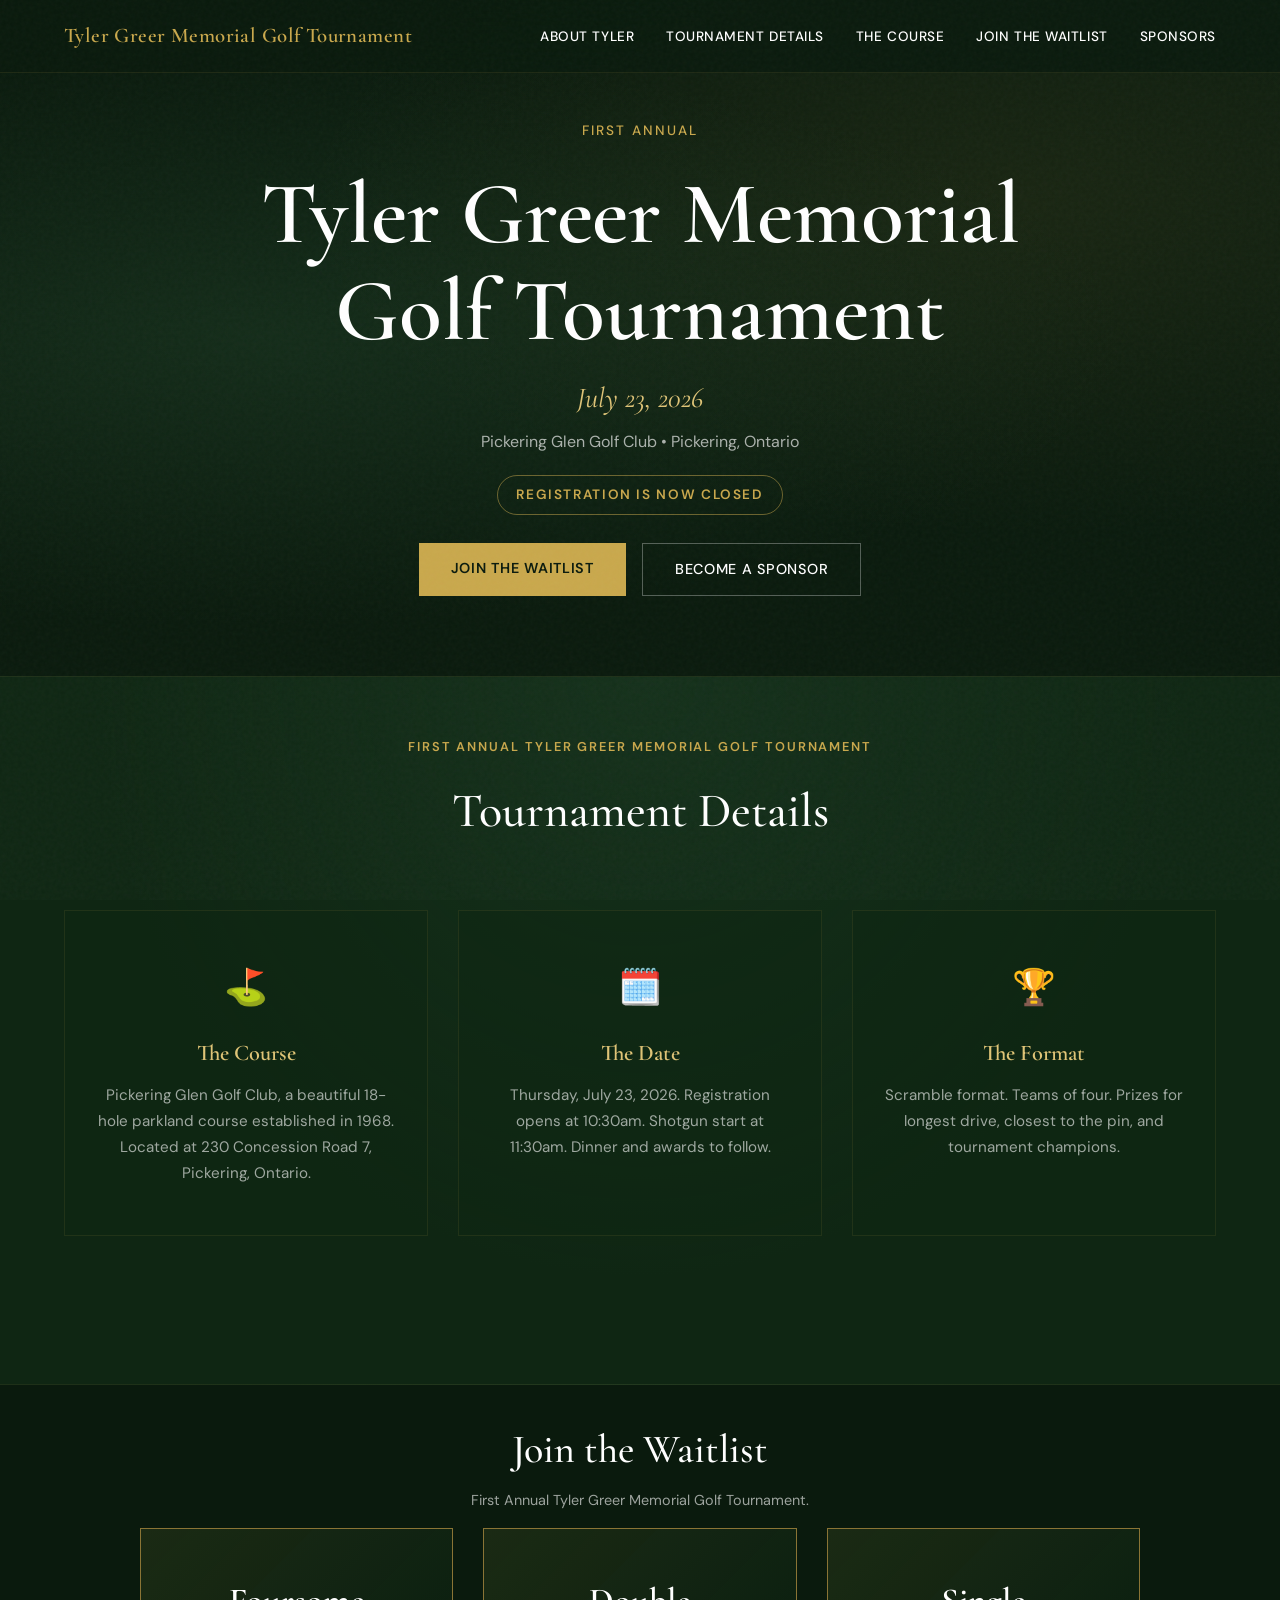
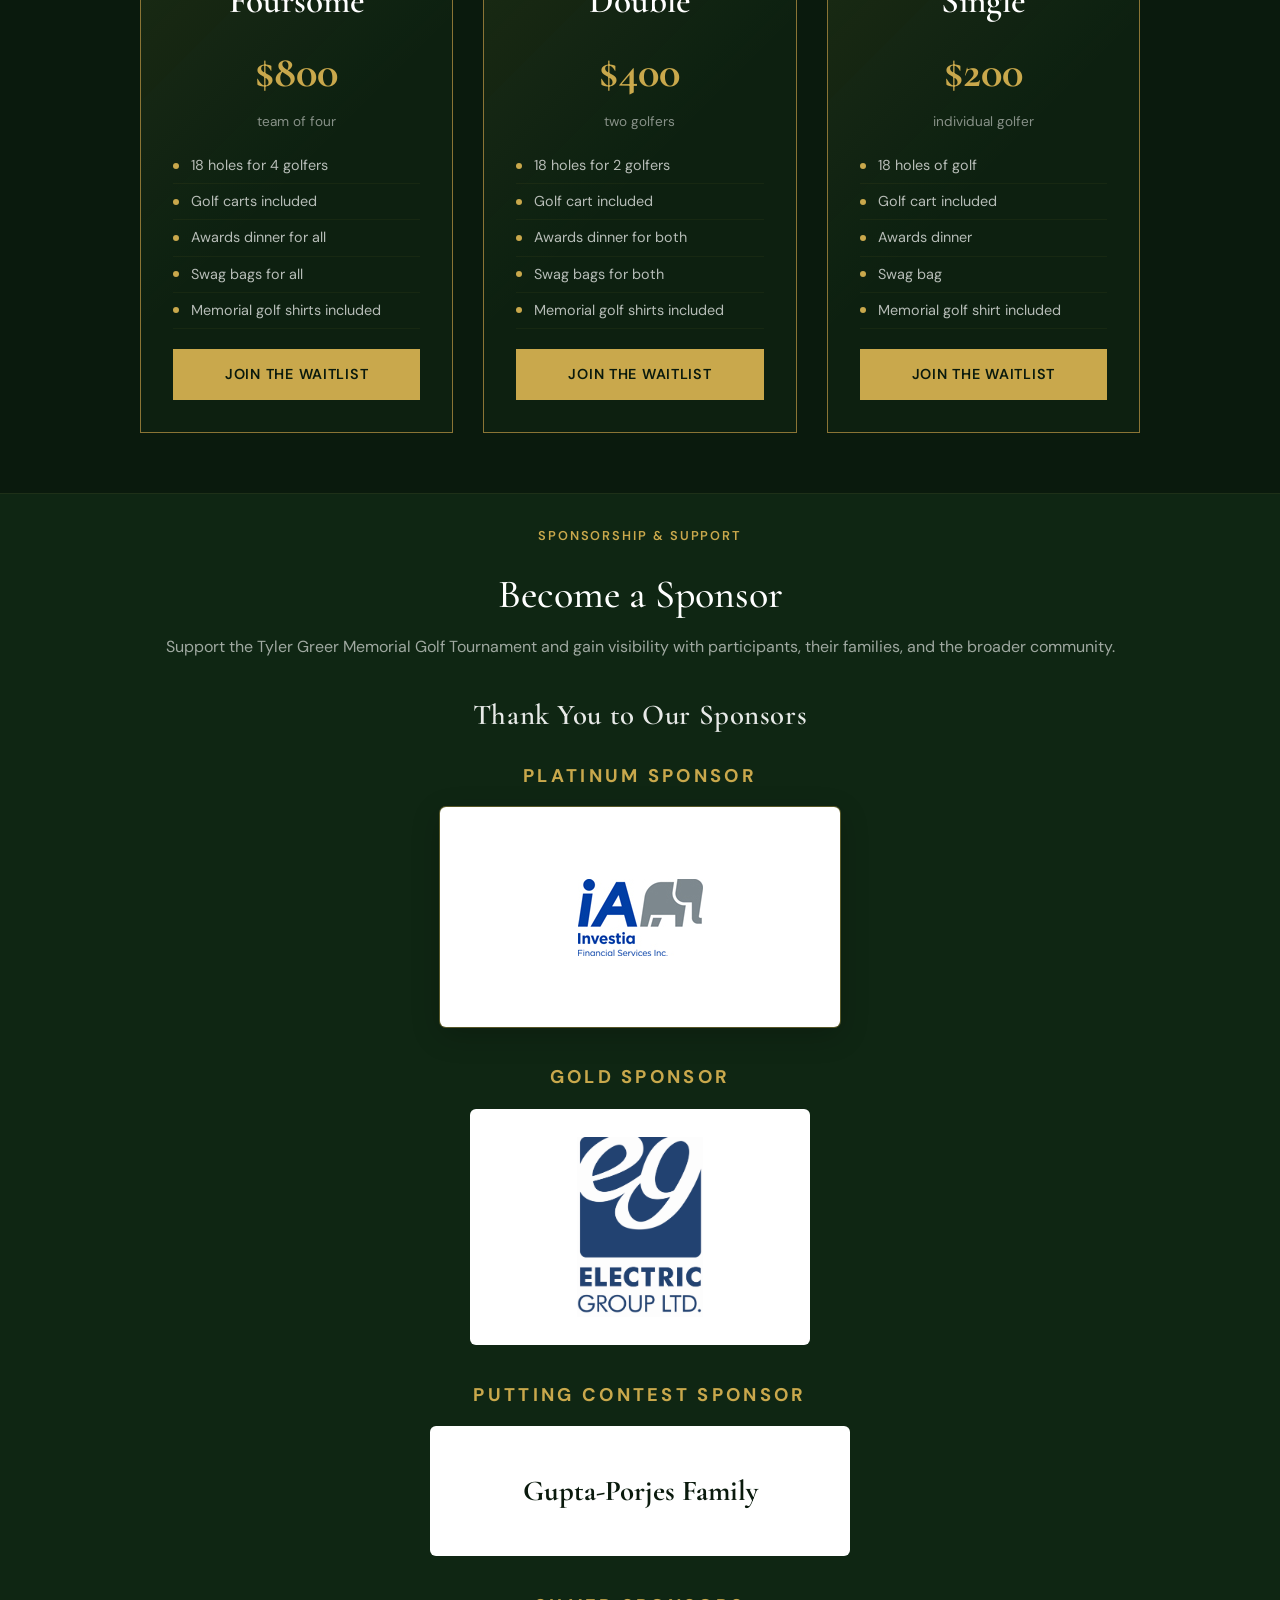
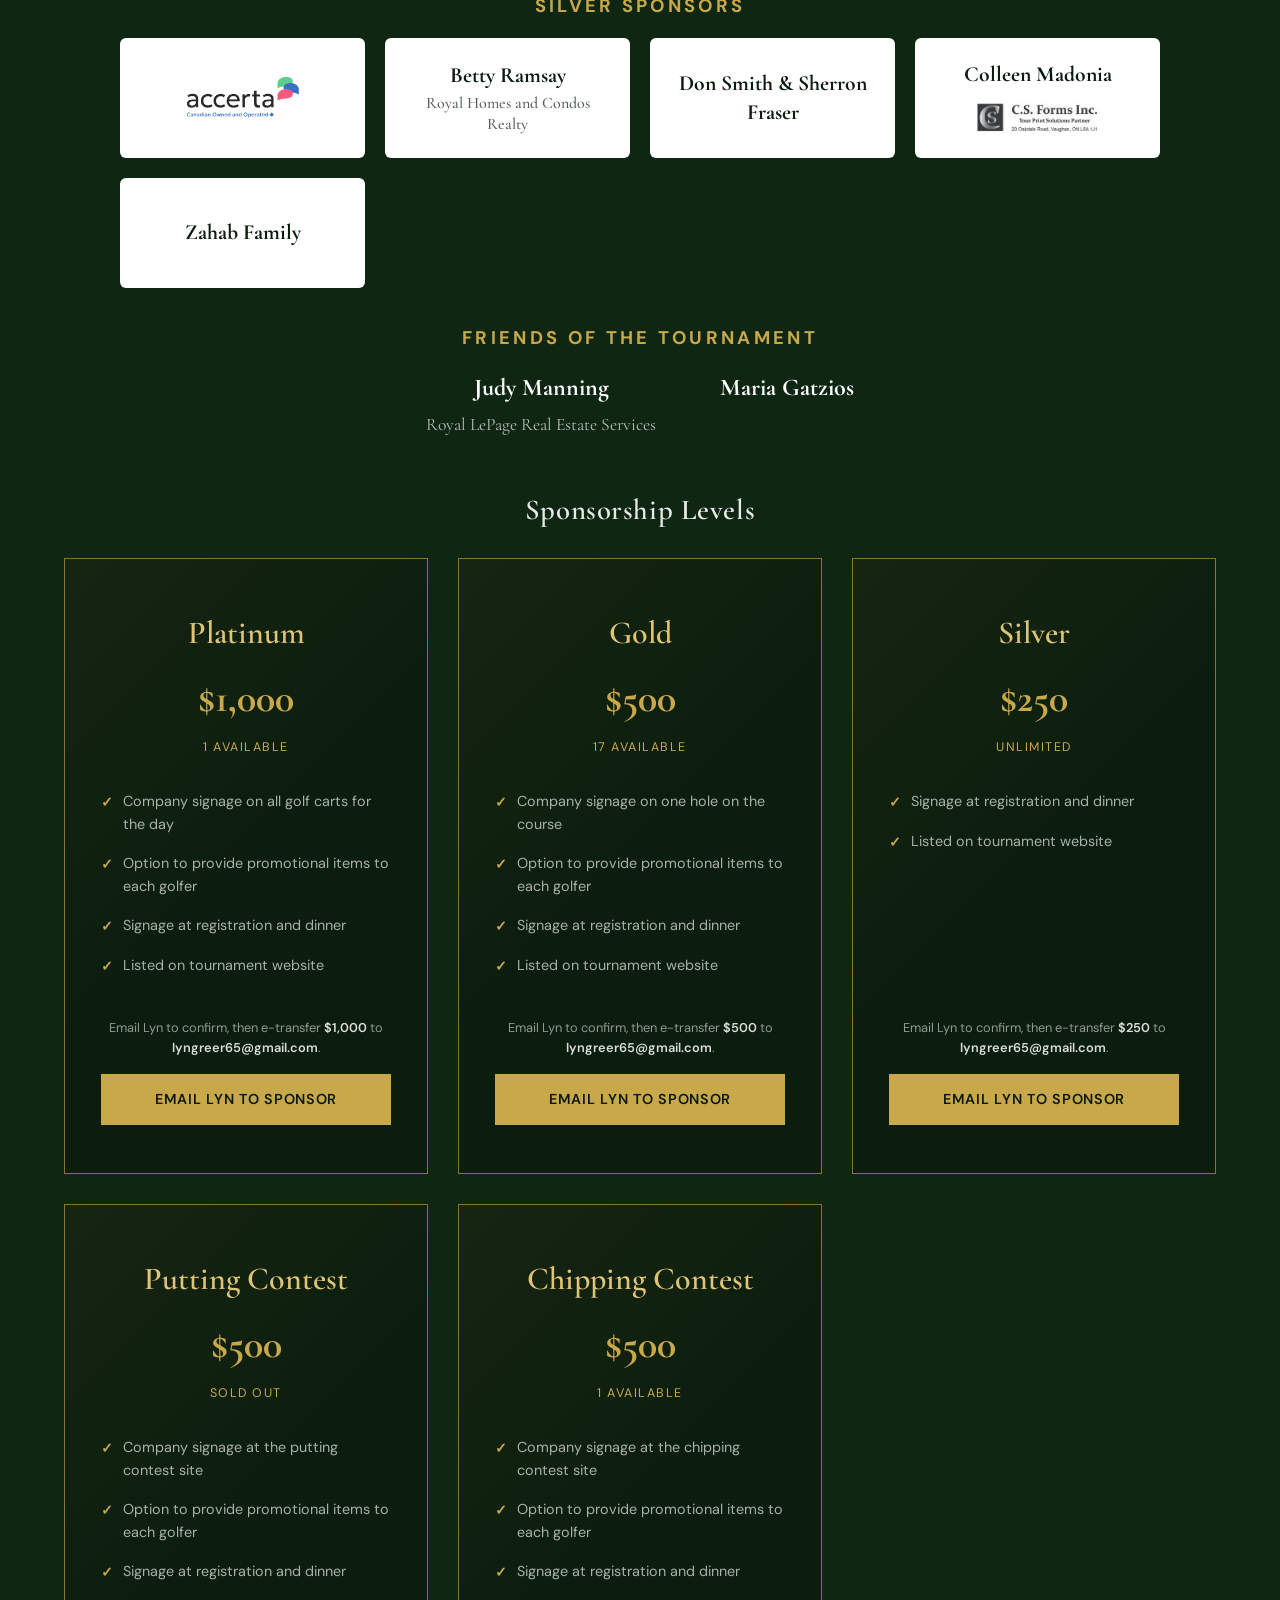
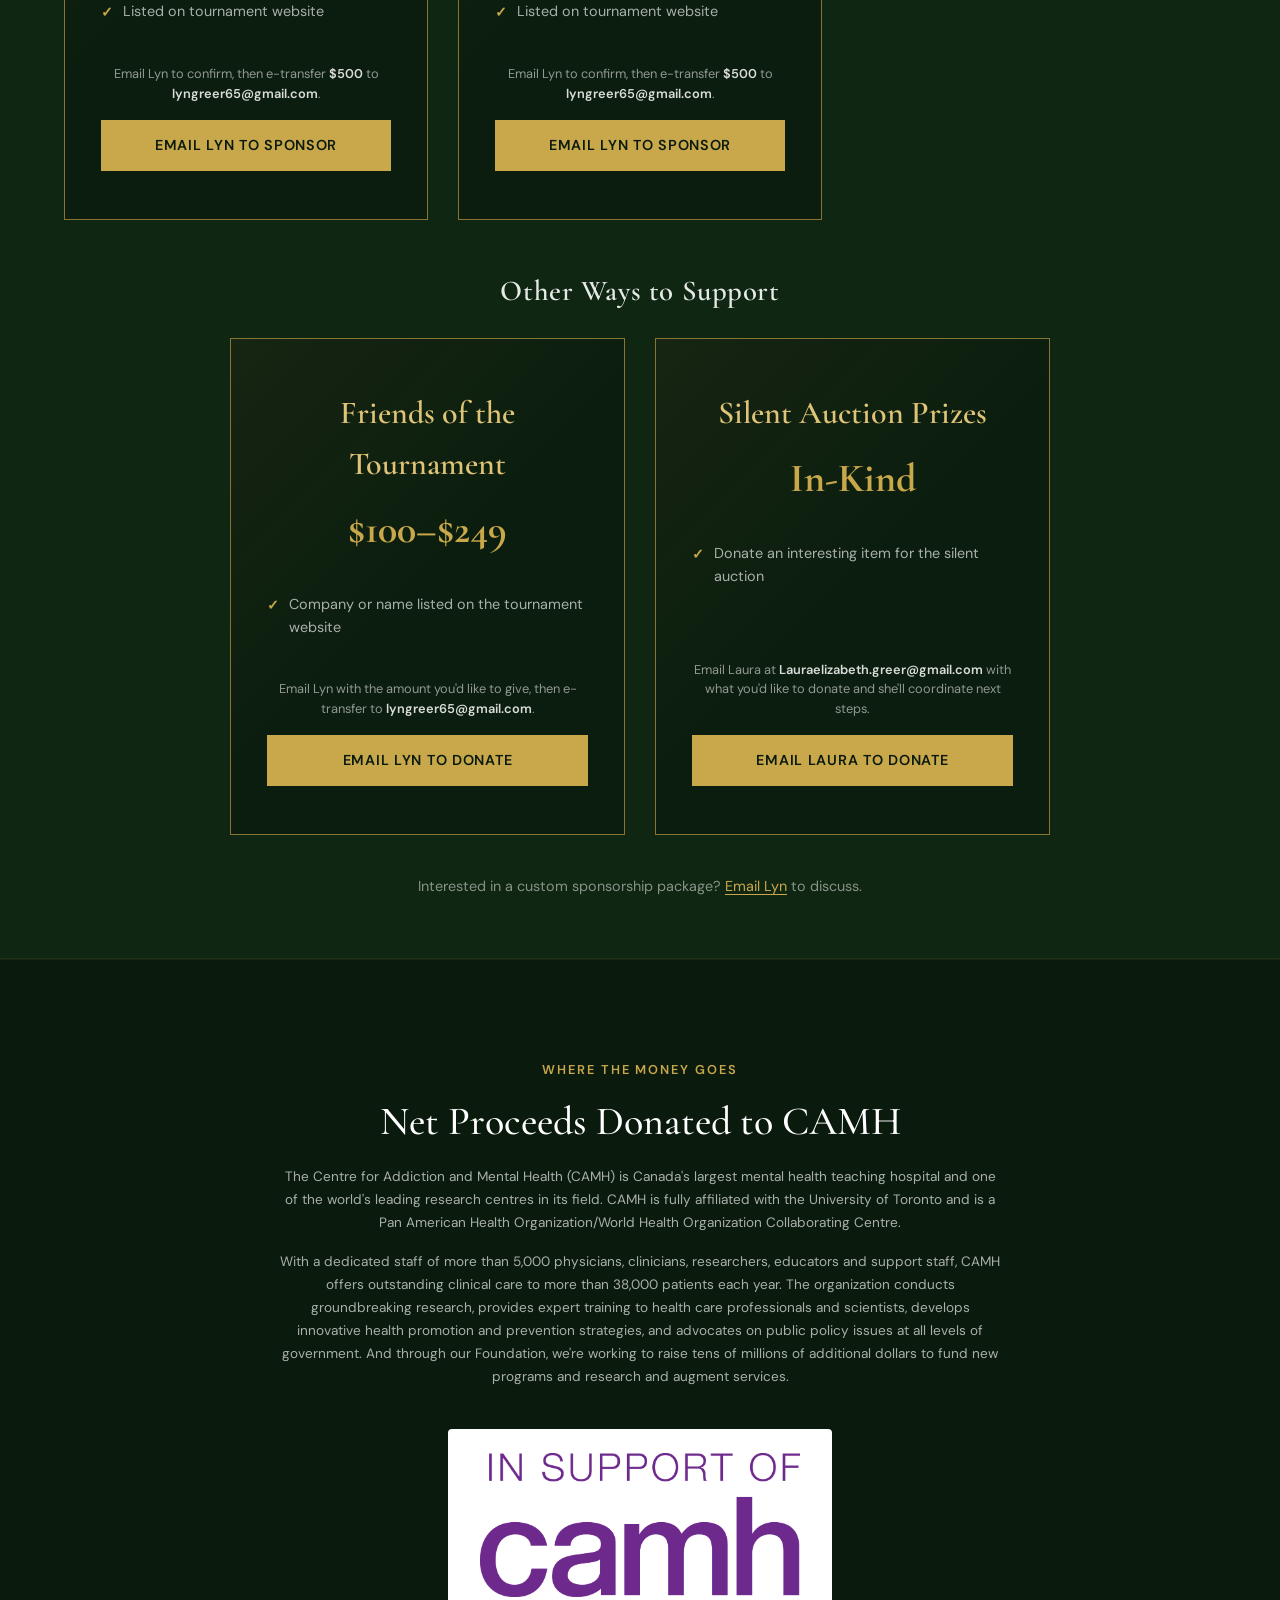
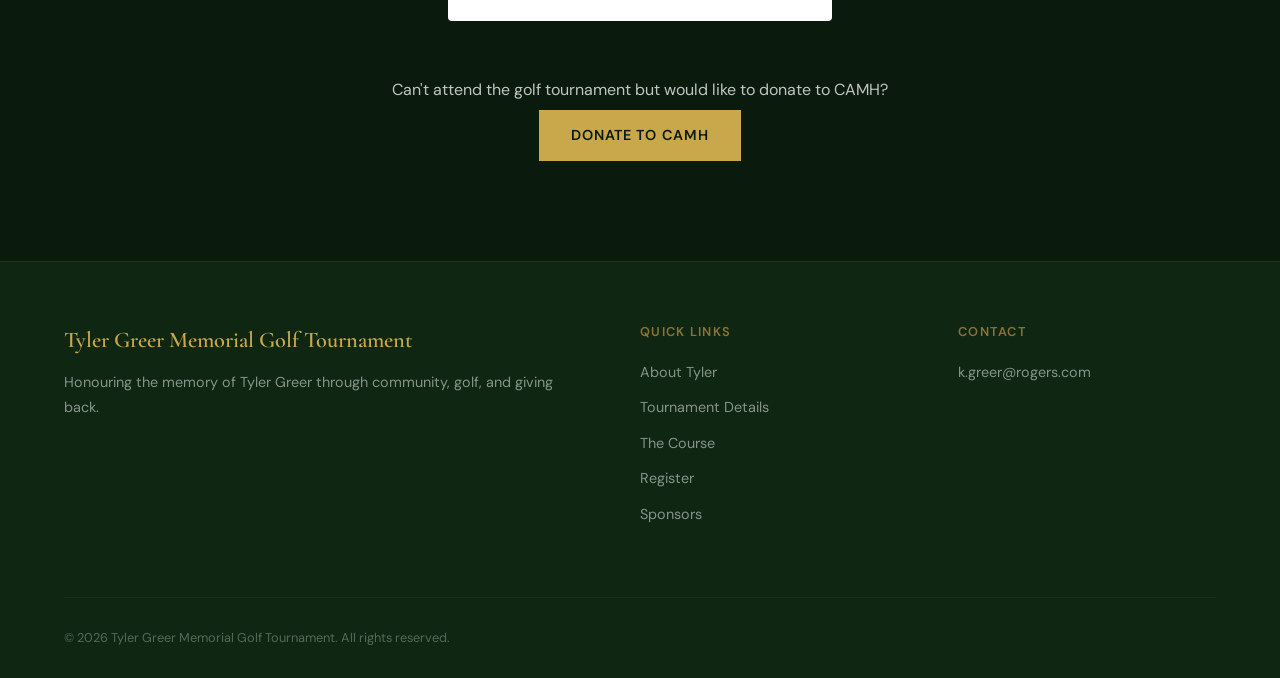
==== commit dec808f9: "Add Gupta-Porjes Family as Putting Contest sponsor - New Putting Contest tier appears between Gold a" ====
--- a/index.html
+++ b/index.html
@@ -152,6 +152,15 @@
           </div>
         </div>
 
+        <div class="sponsor-recognition-row sponsor-recognition-row--putting">
+          <span class="sponsor-recognition-label">Putting Contest Sponsor</span>
+          <div class="sponsor-recognition-cards sponsor-recognition-cards--featured">
+            <div class="sponsor-recognition-card sponsor-recognition-card--text sponsor-recognition-card--contest">
+              <span class="sponsor-recognition-name">Gupta-Porjes Family</span>
+            </div>
+          </div>
+        </div>
+
         <div class="sponsor-recognition-row sponsor-recognition-row--silver">
           <span class="sponsor-recognition-label">Silver Sponsors</span>
           <div class="sponsor-recognition-cards">
@@ -231,7 +240,7 @@
         <div class="sponsor-tier featured-sponsor">
           <h3>Putting Contest</h3>
           <div class="tier-price">$500</div>
-          <p class="tier-availability">1 available</p>
+          <p class="tier-availability">Sold out</p>
           <ul>
             <li>Company signage at the putting contest site</li>
             <li>Option to provide promotional items to each golfer</li>
--- a/styles.css
+++ b/styles.css
@@ -1011,6 +1011,20 @@
   max-width: 400px;
 }
 
+.sponsor-recognition-card--contest {
+  min-height: 130px;
+  padding: 28px 32px;
+}
+
+.sponsor-recognition-card--text.sponsor-recognition-card--contest .sponsor-recognition-name {
+  font-size: 1.8rem;
+  font-weight: 700;
+}
+
+.sponsor-recognition-row--putting .sponsor-recognition-cards--featured {
+  max-width: 420px;
+}
+
 .sponsor-recognition-card--text {
   background: #ffffff;
   color: var(--deep-green);
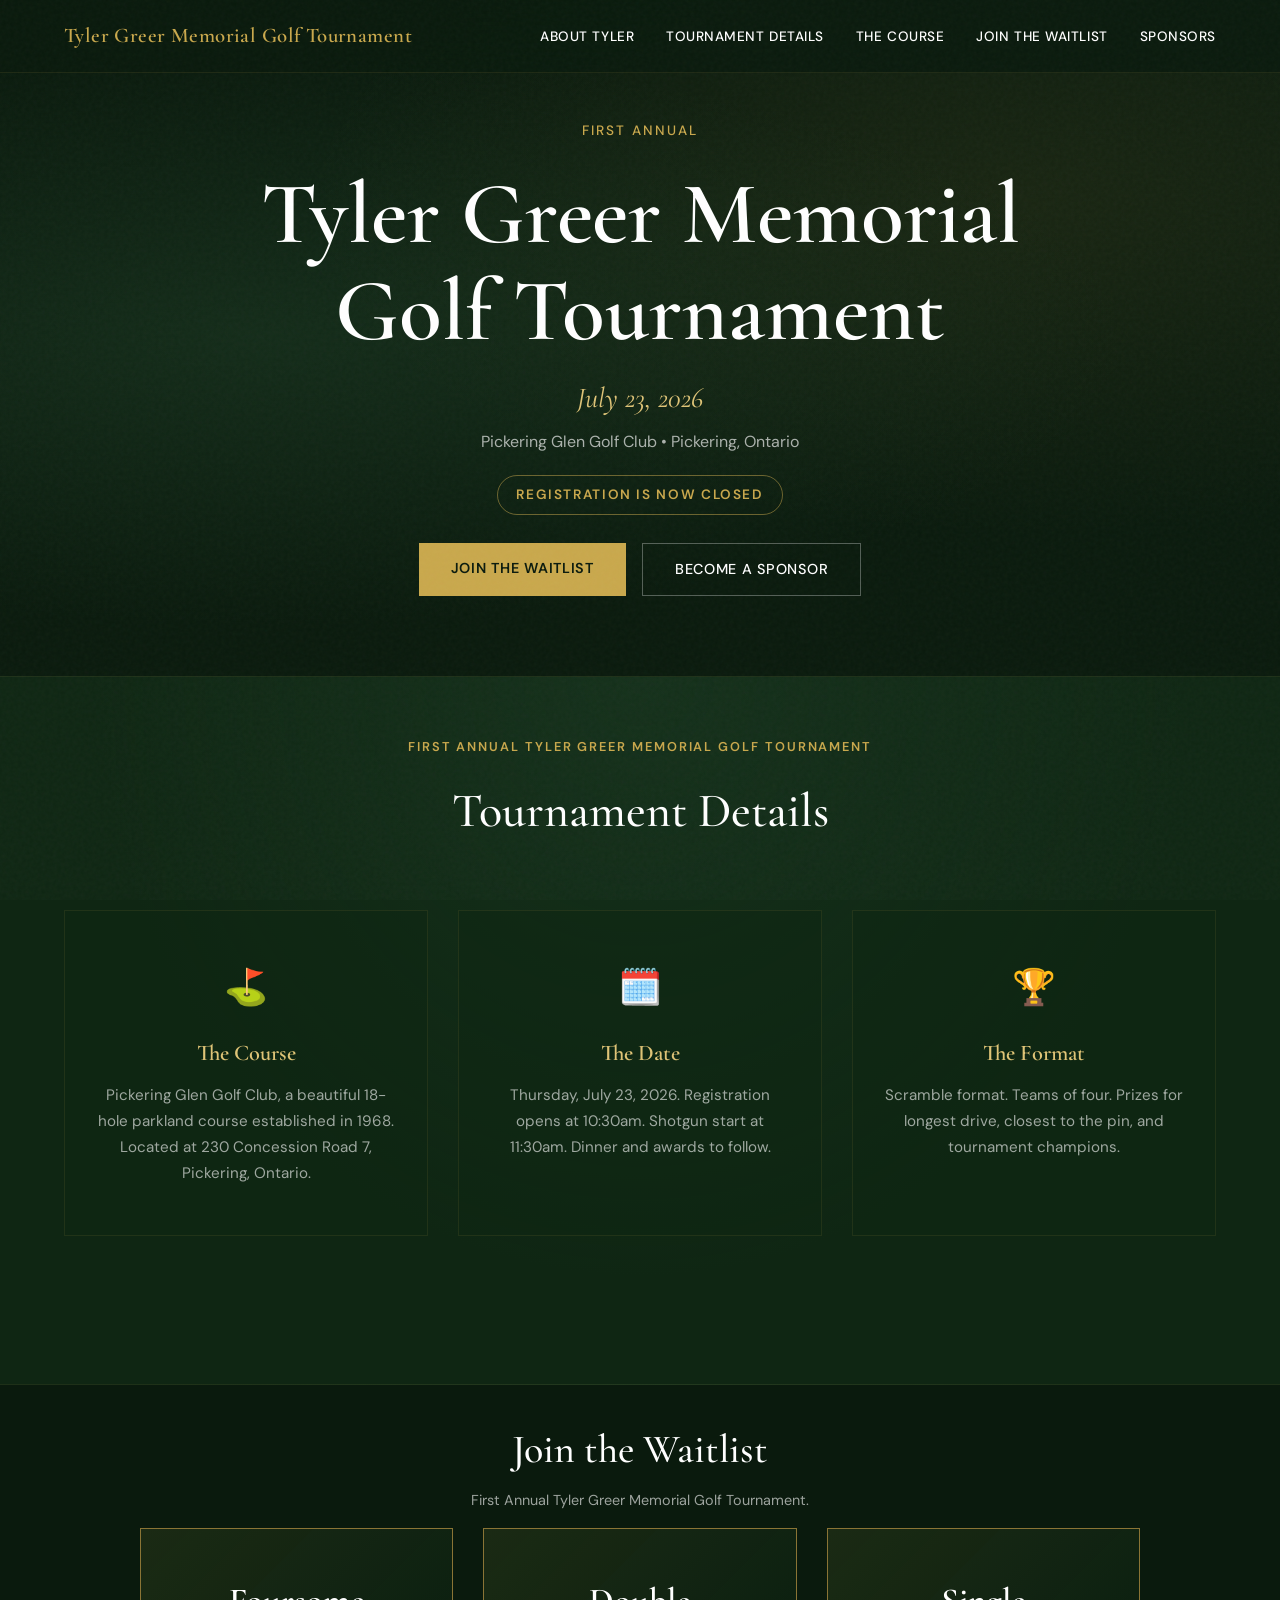
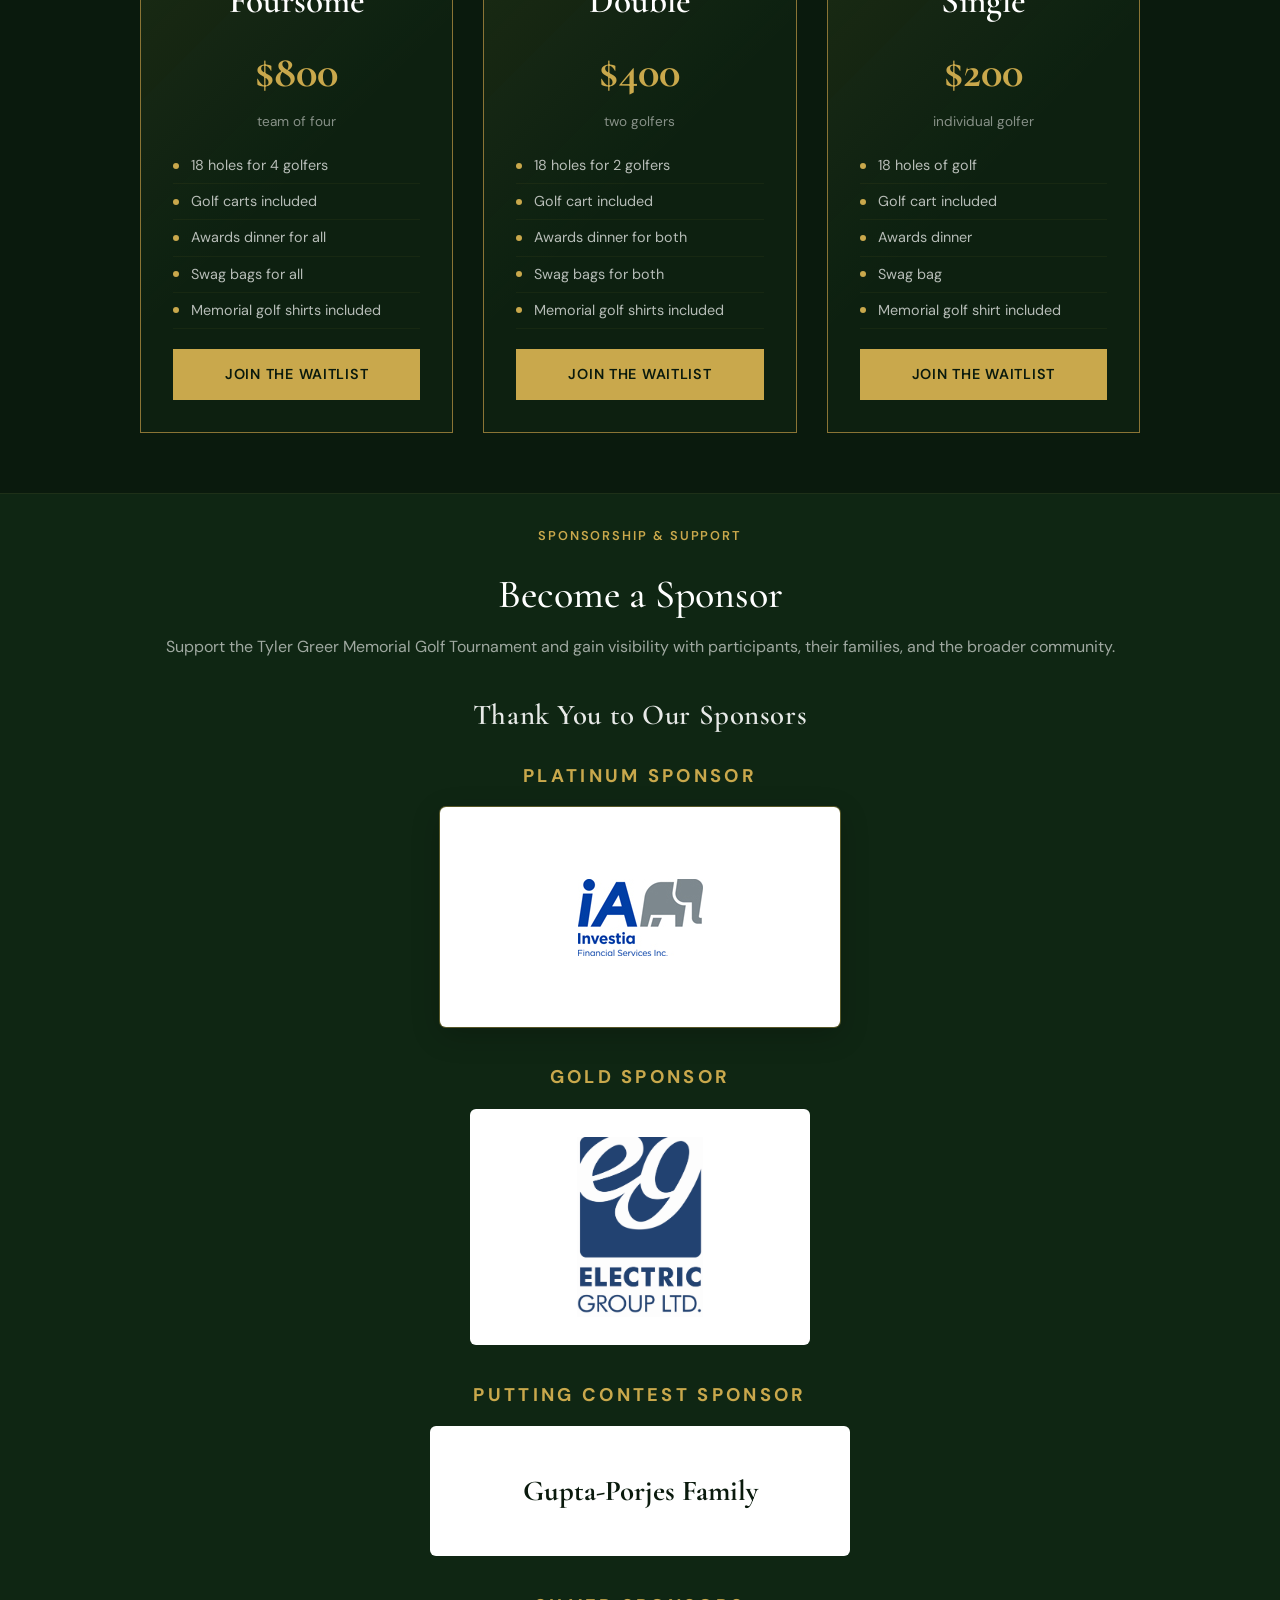
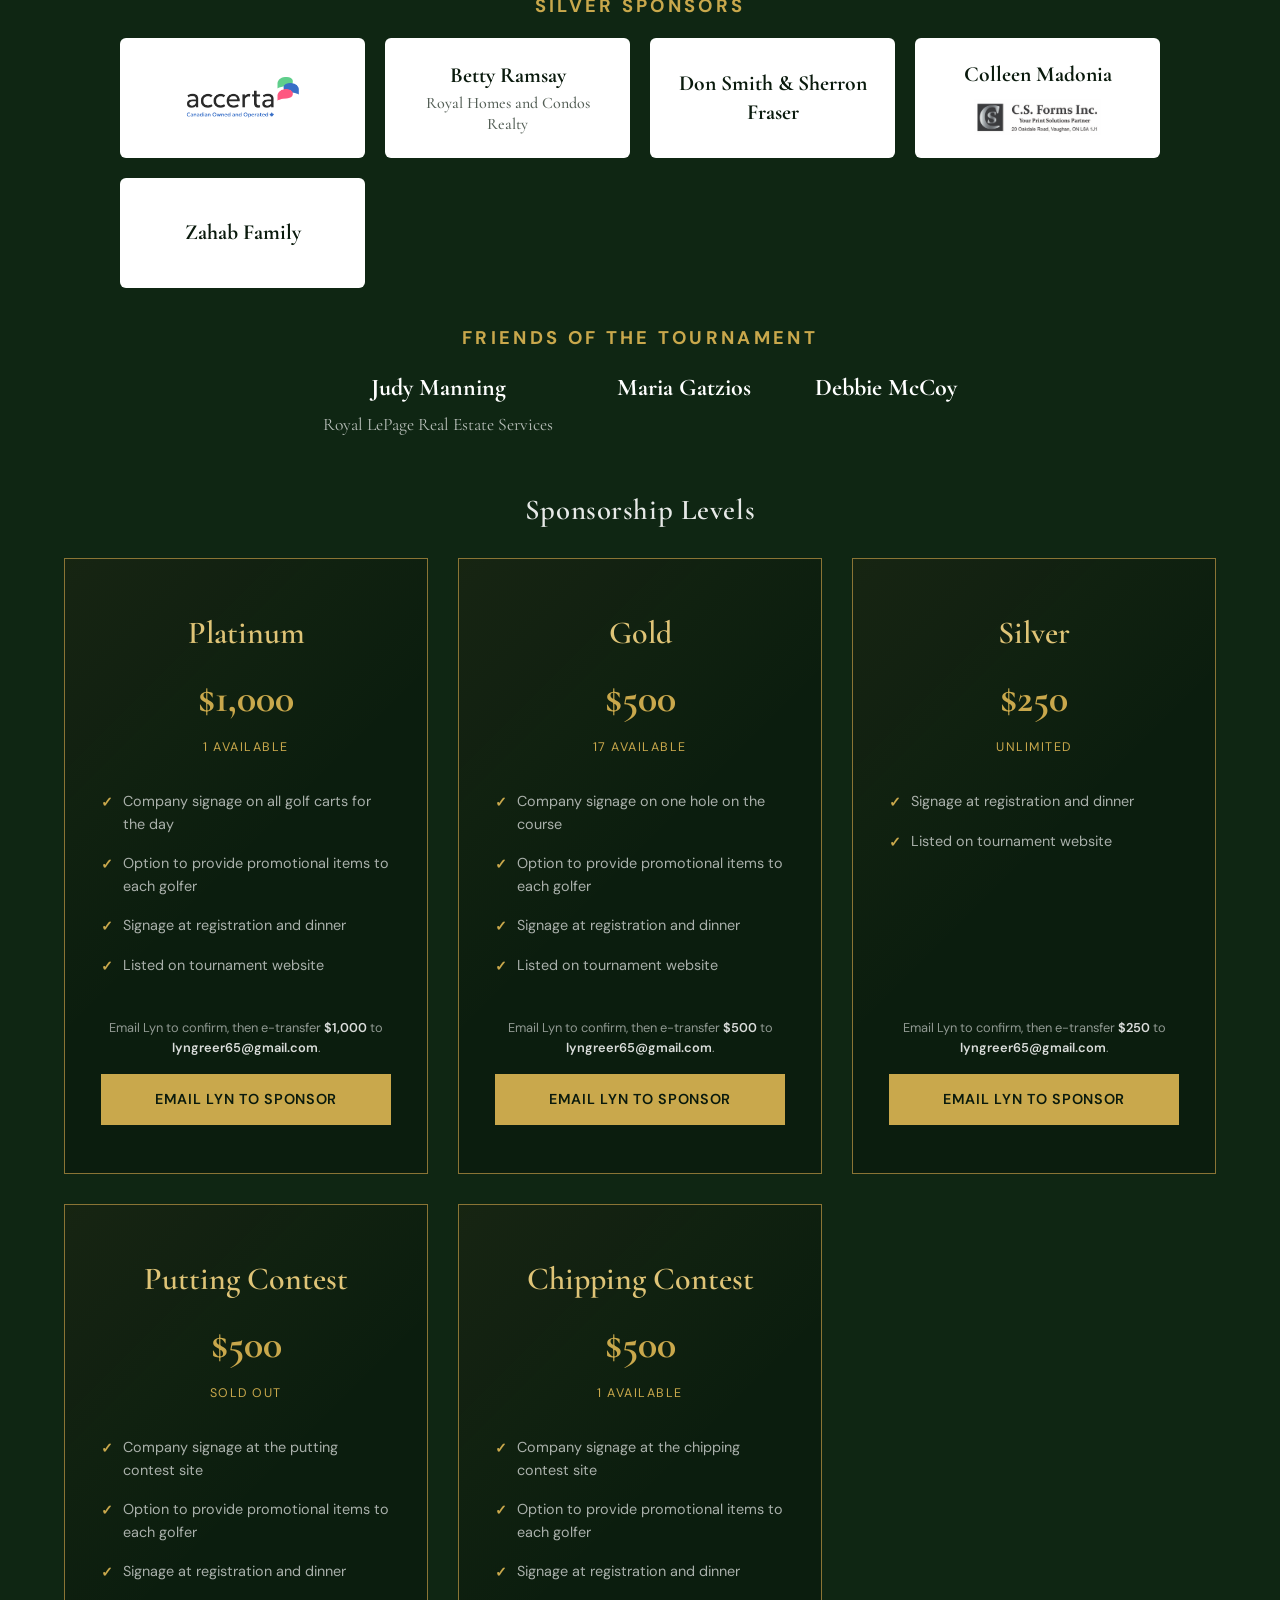
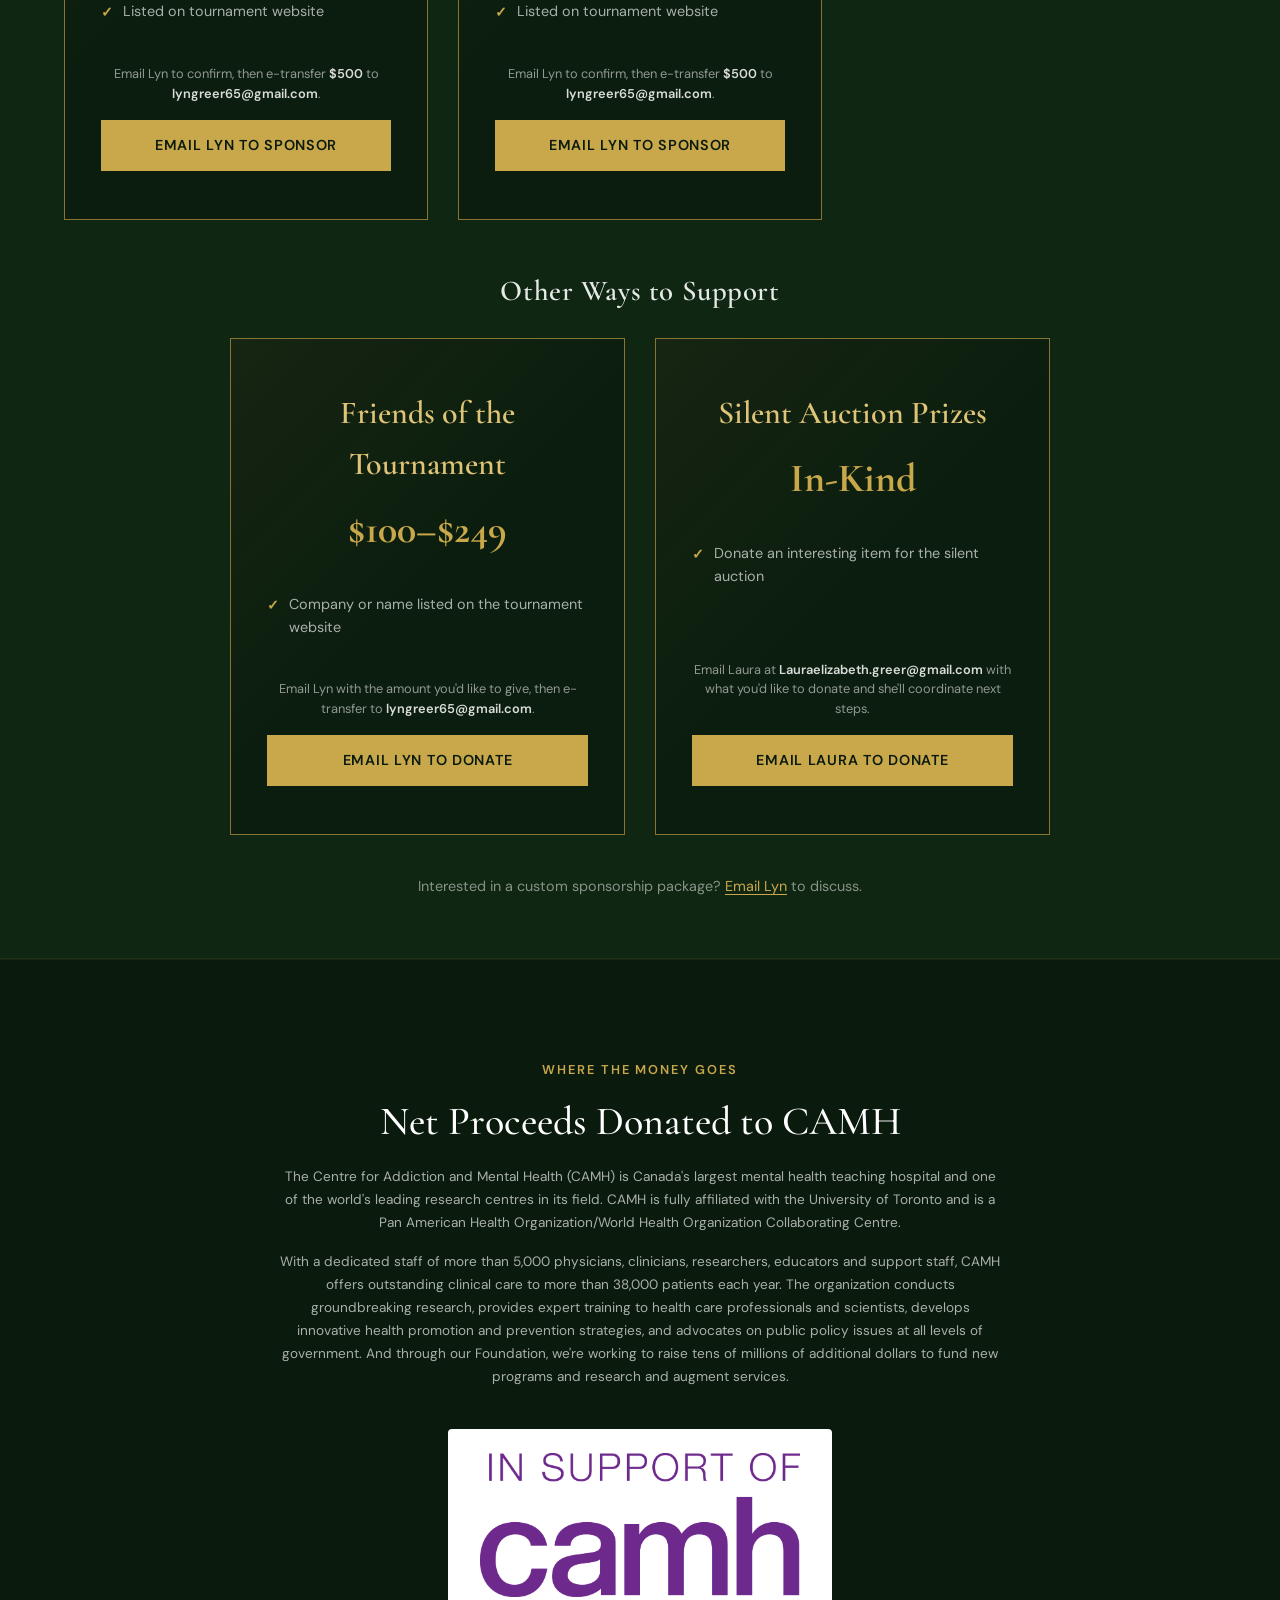
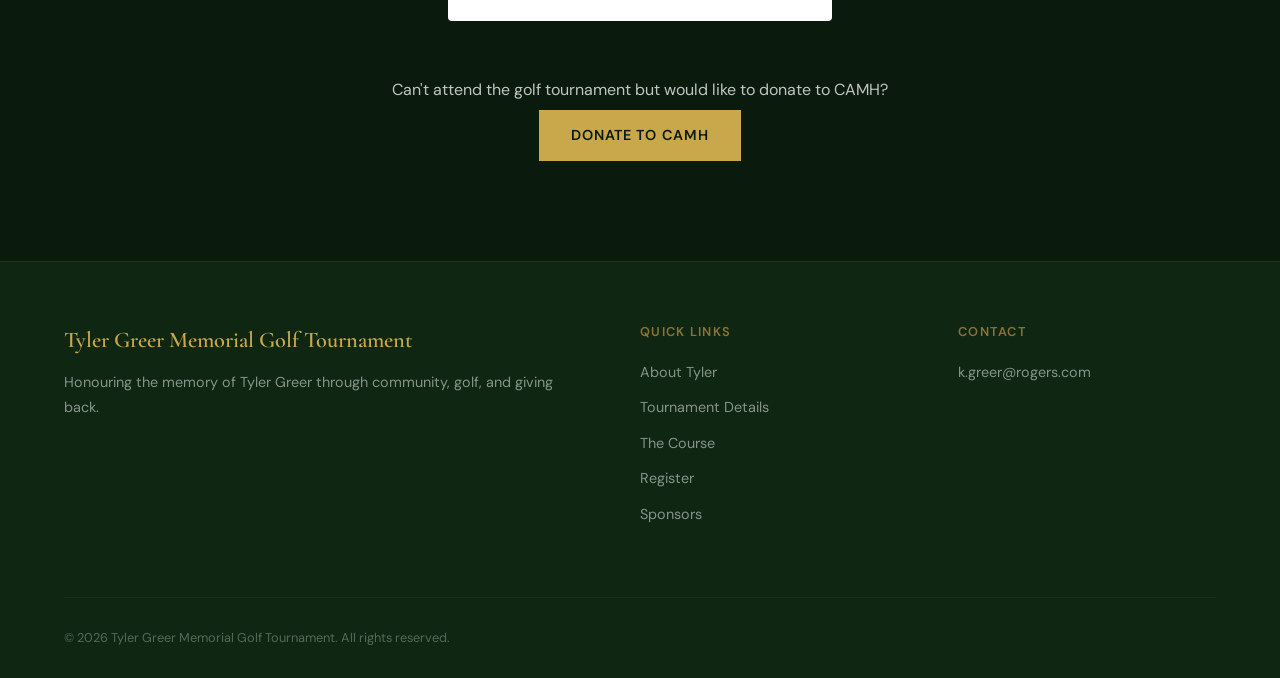
==== commit d1daaf9d: "Add Debbie McCoy as a Friend of the Tournament sponsor Co-Authored-By: Claude Opus 4.7 (1M context) " ====
--- a/index.html
+++ b/index.html
@@ -194,6 +194,9 @@
             <div class="sponsor-recognition-friend">
               <span class="sponsor-recognition-name">Maria Gatzios</span>
             </div>
+            <div class="sponsor-recognition-friend">
+              <span class="sponsor-recognition-name">Debbie McCoy</span>
+            </div>
           </div>
         </div>
       </div>
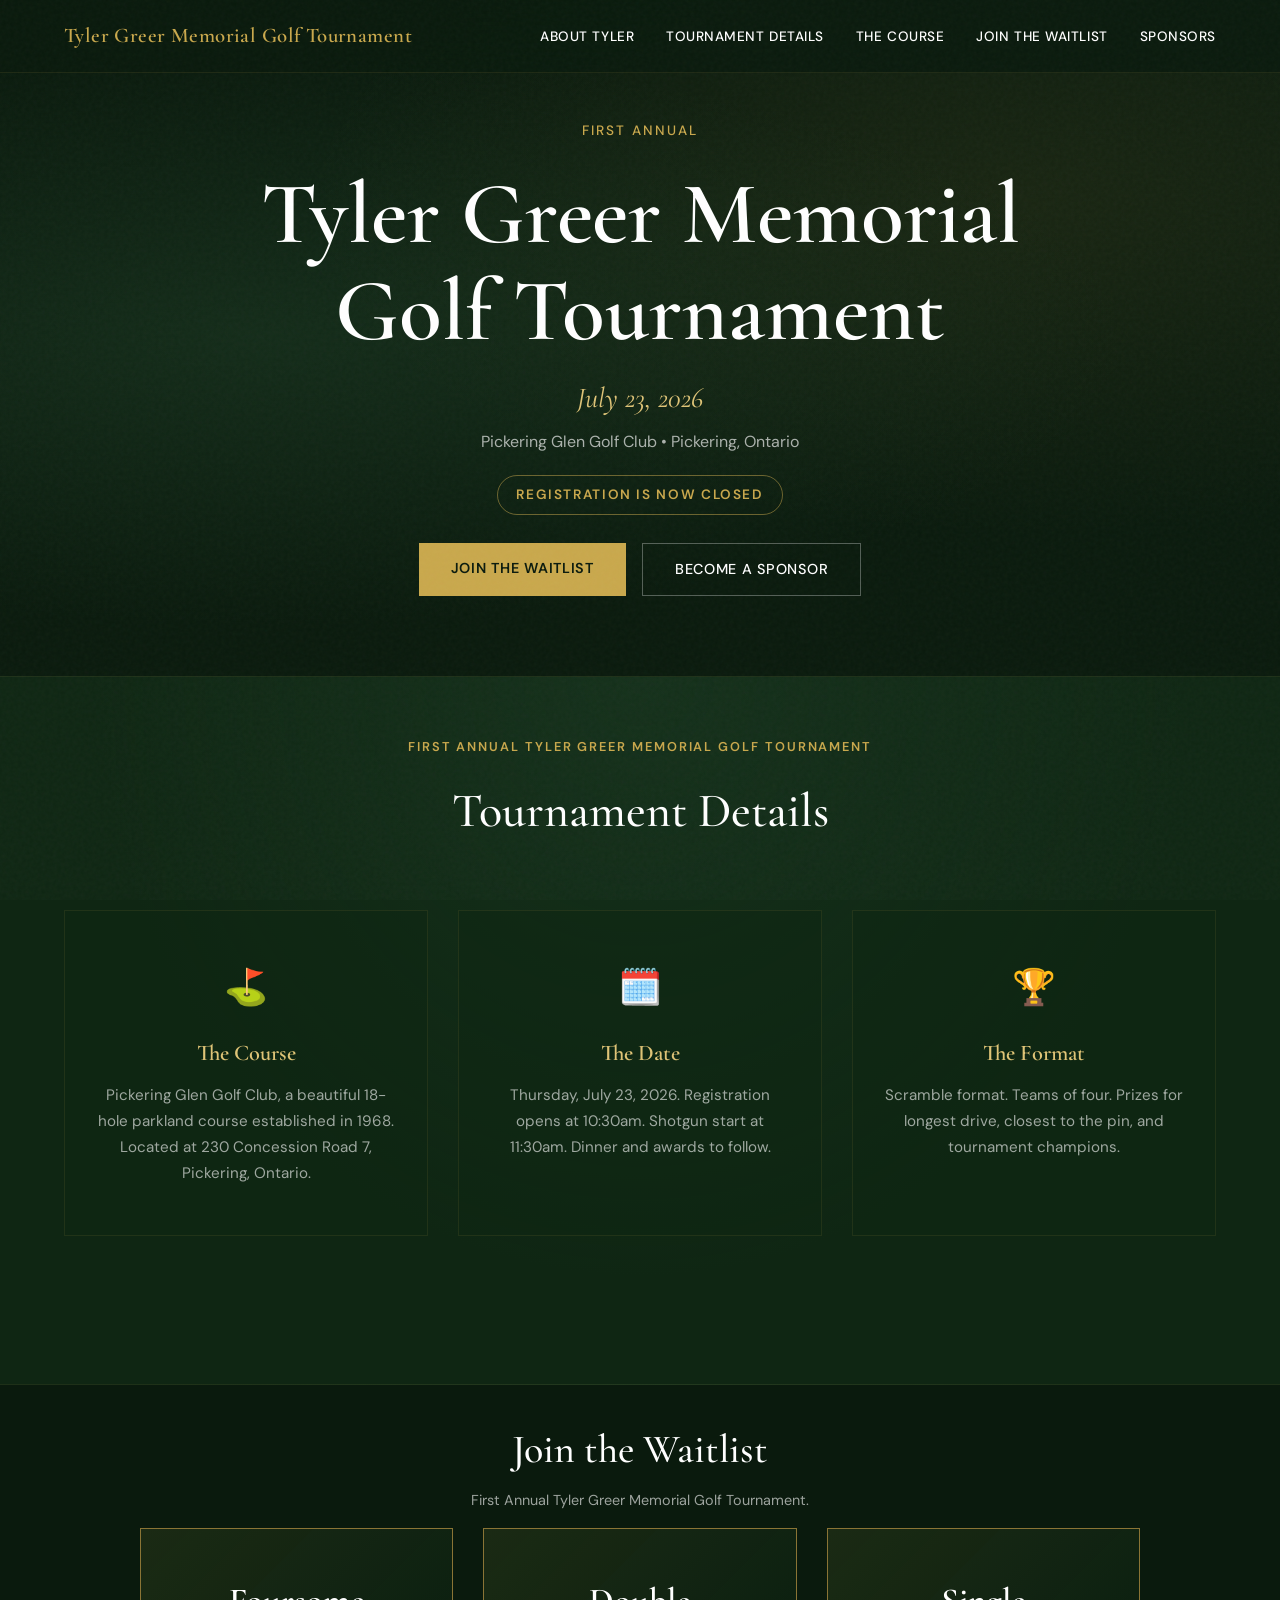
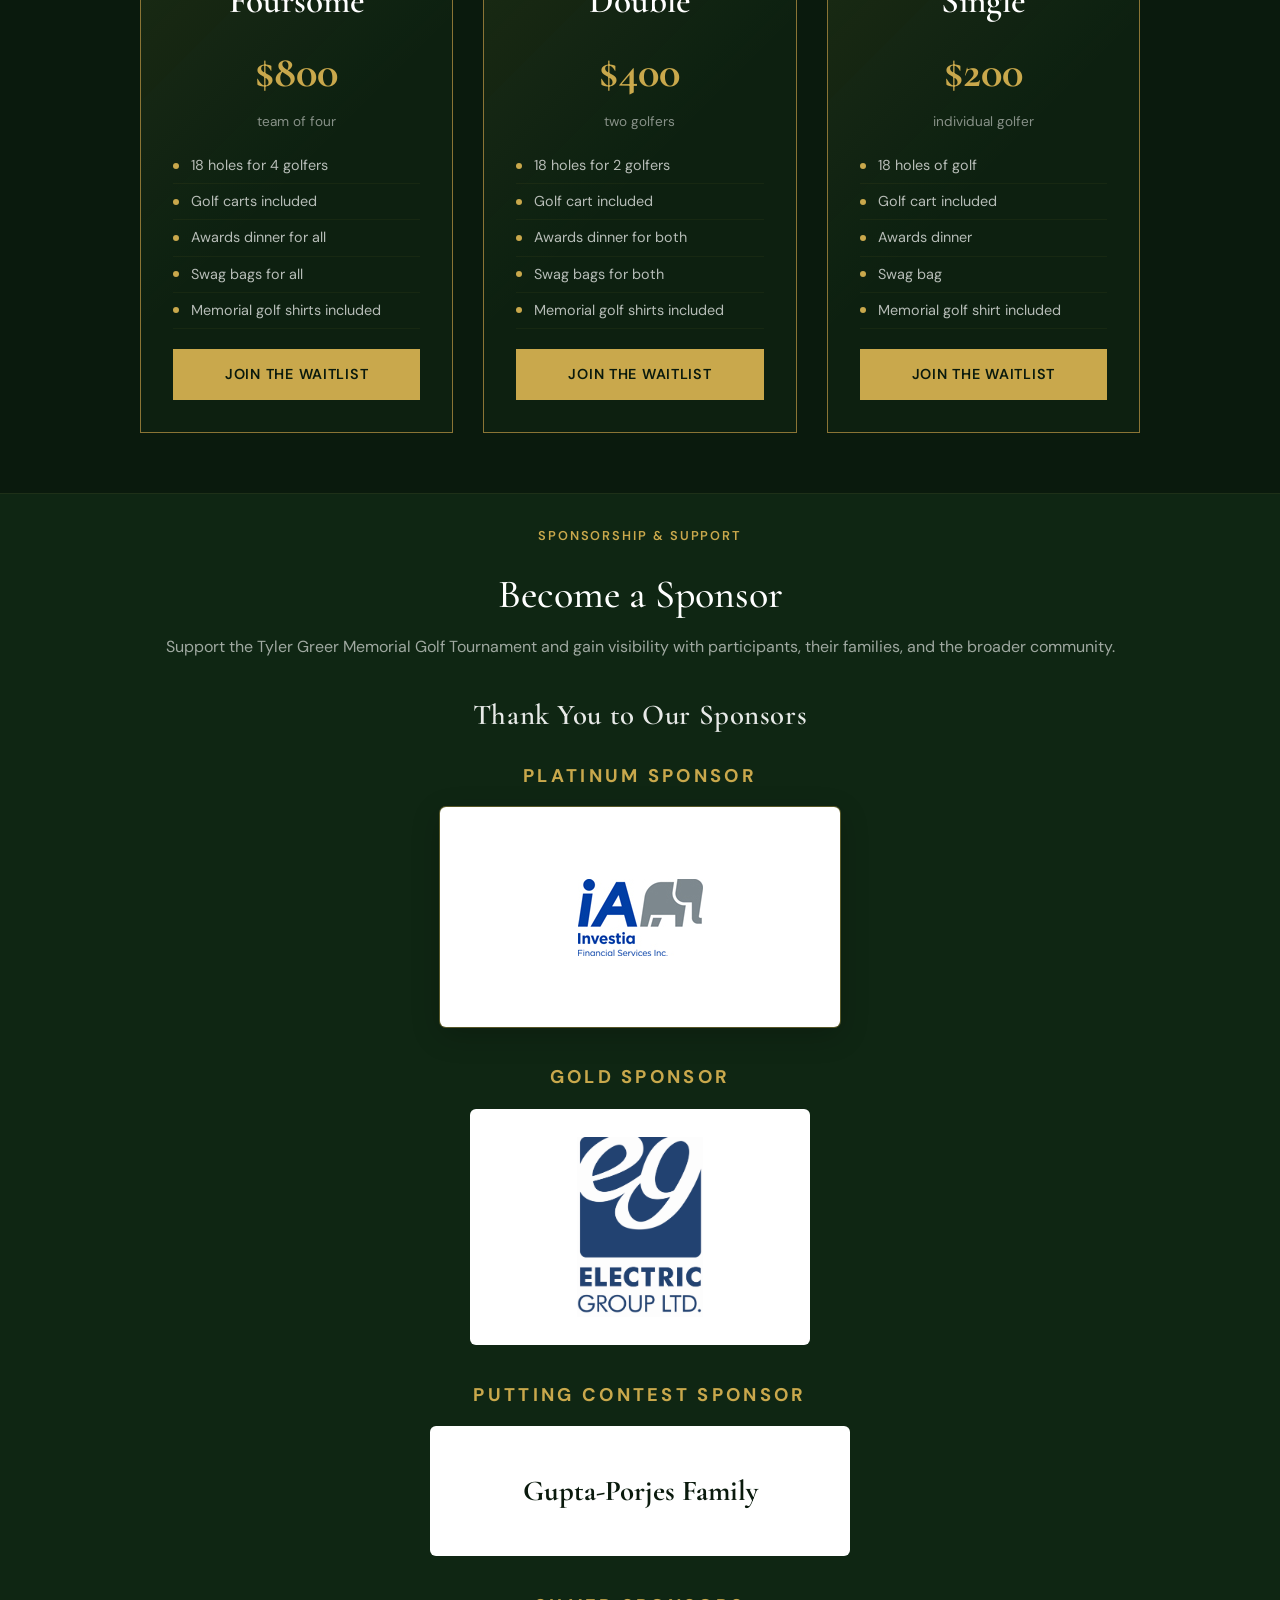
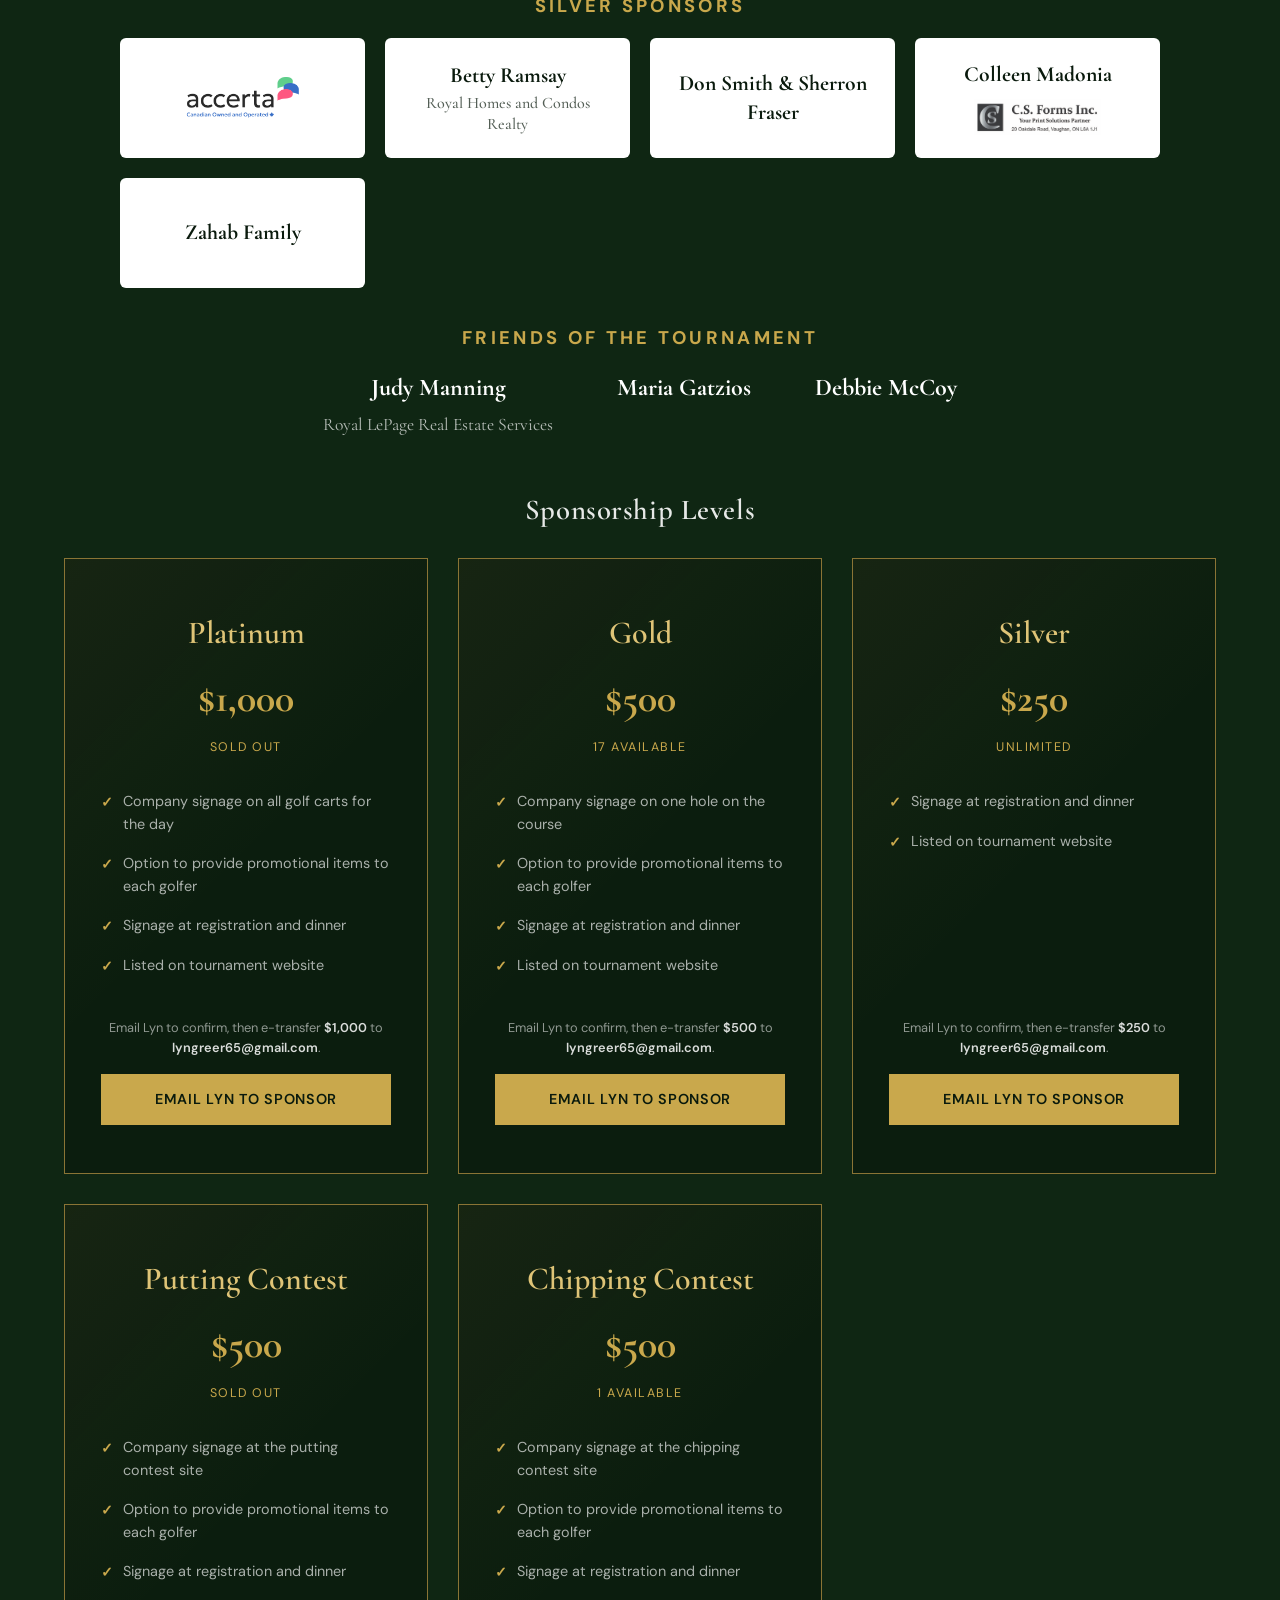
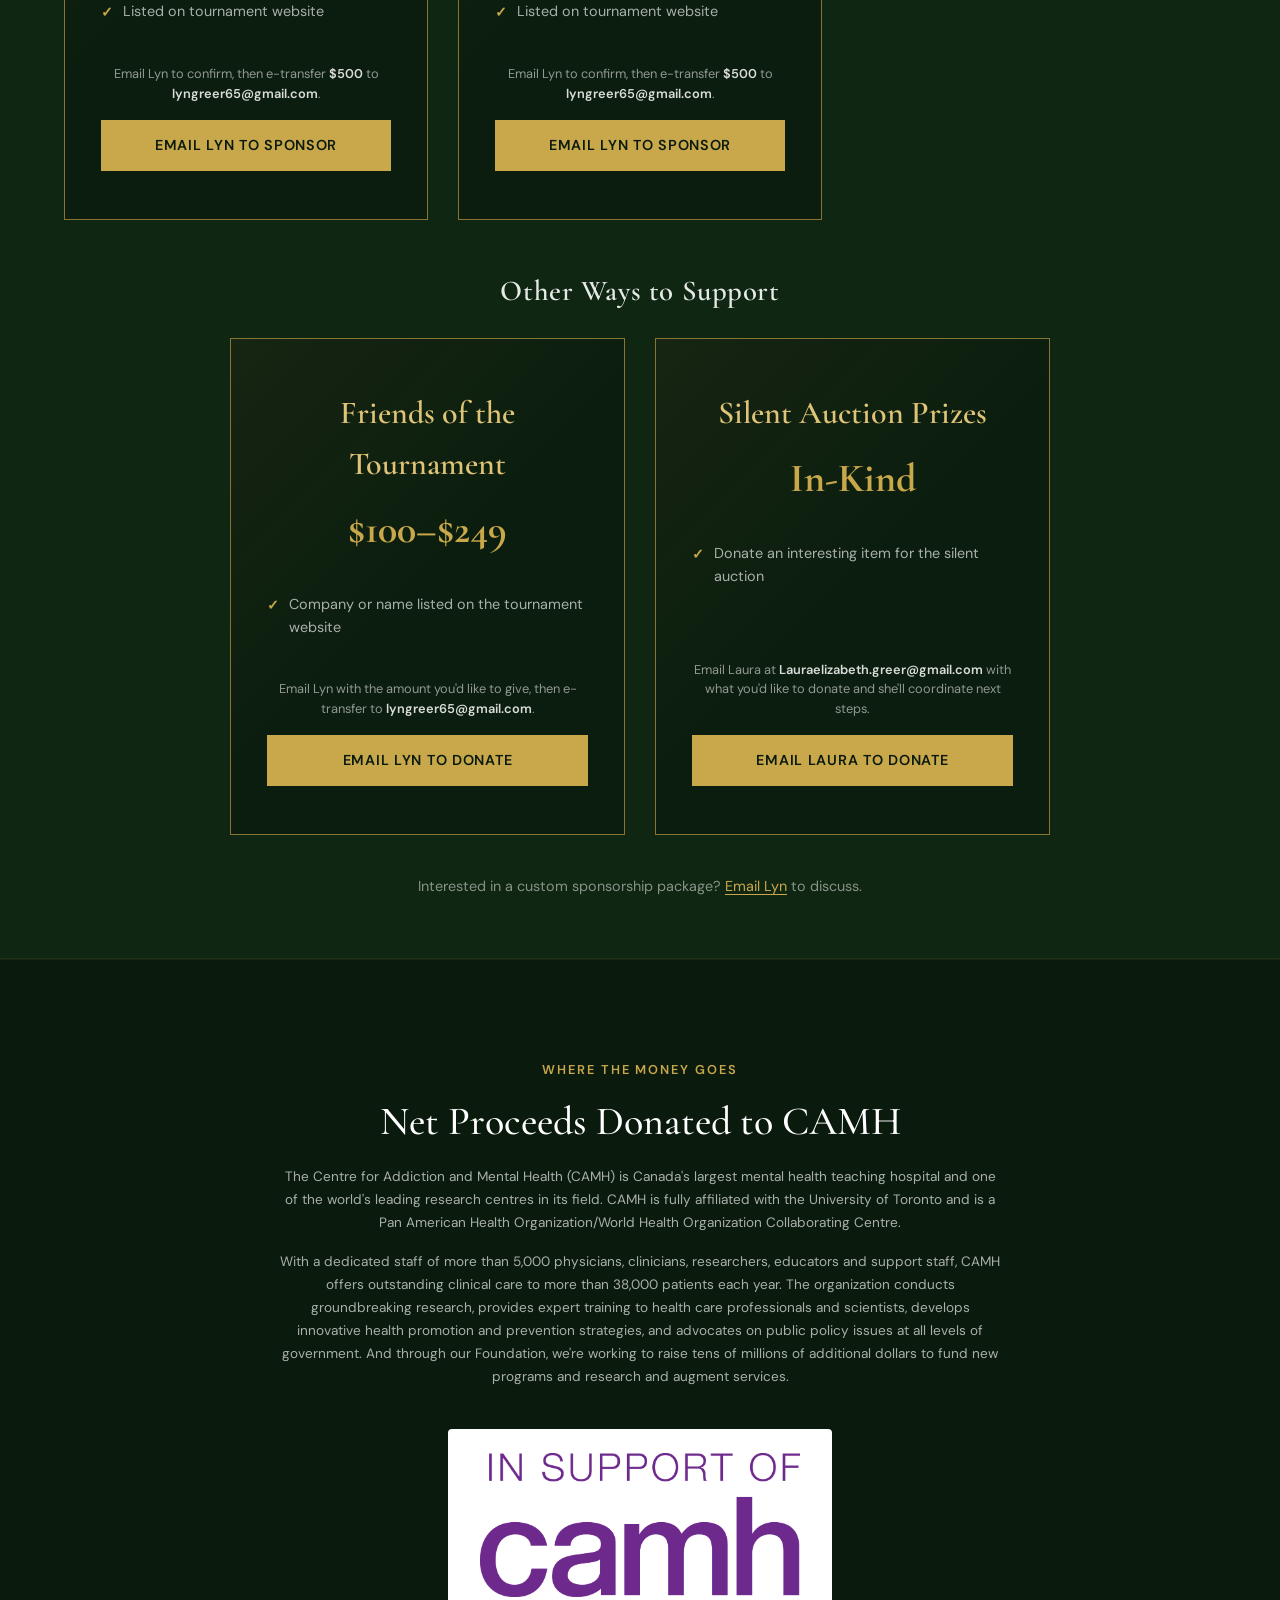
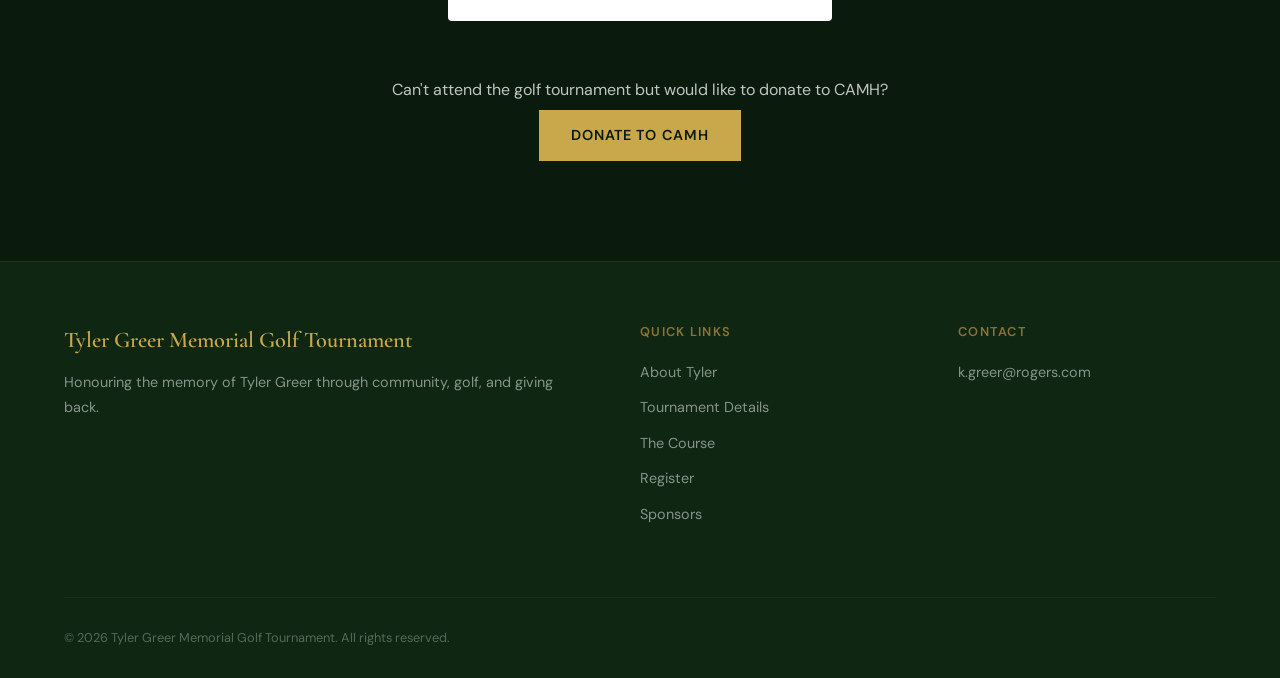
==== commit 995a08da: "Mark Platinum sponsor tier as sold out (Investia secured the slot) Co-Authored-By: Claude Opus 4.7 (" ====
--- a/index.html
+++ b/index.html
@@ -206,7 +206,7 @@
         <div class="sponsor-tier featured-sponsor">
           <h3>Platinum</h3>
           <div class="tier-price">$1,000</div>
-          <p class="tier-availability">1 available</p>
+          <p class="tier-availability">Sold out</p>
           <ul>
             <li>Company signage on all golf carts for the day</li>
             <li>Option to provide promotional items to each golfer</li>
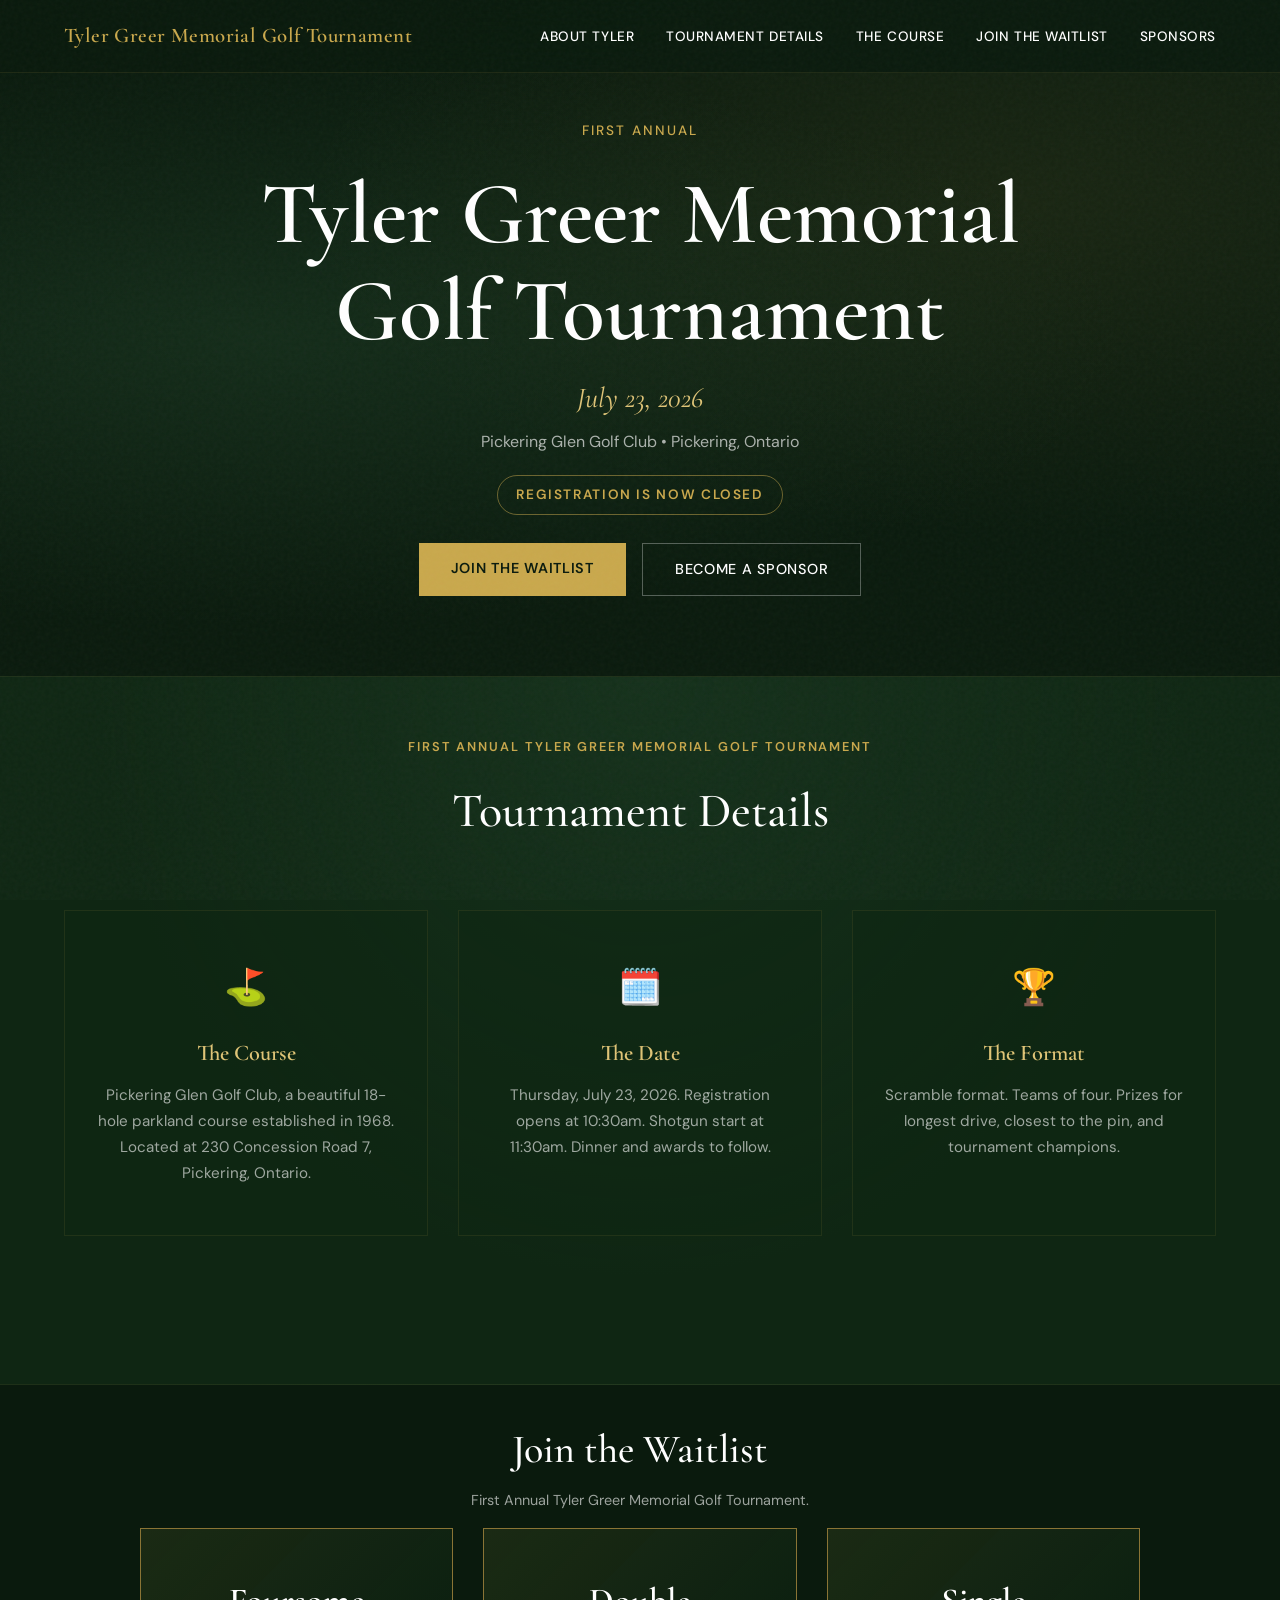
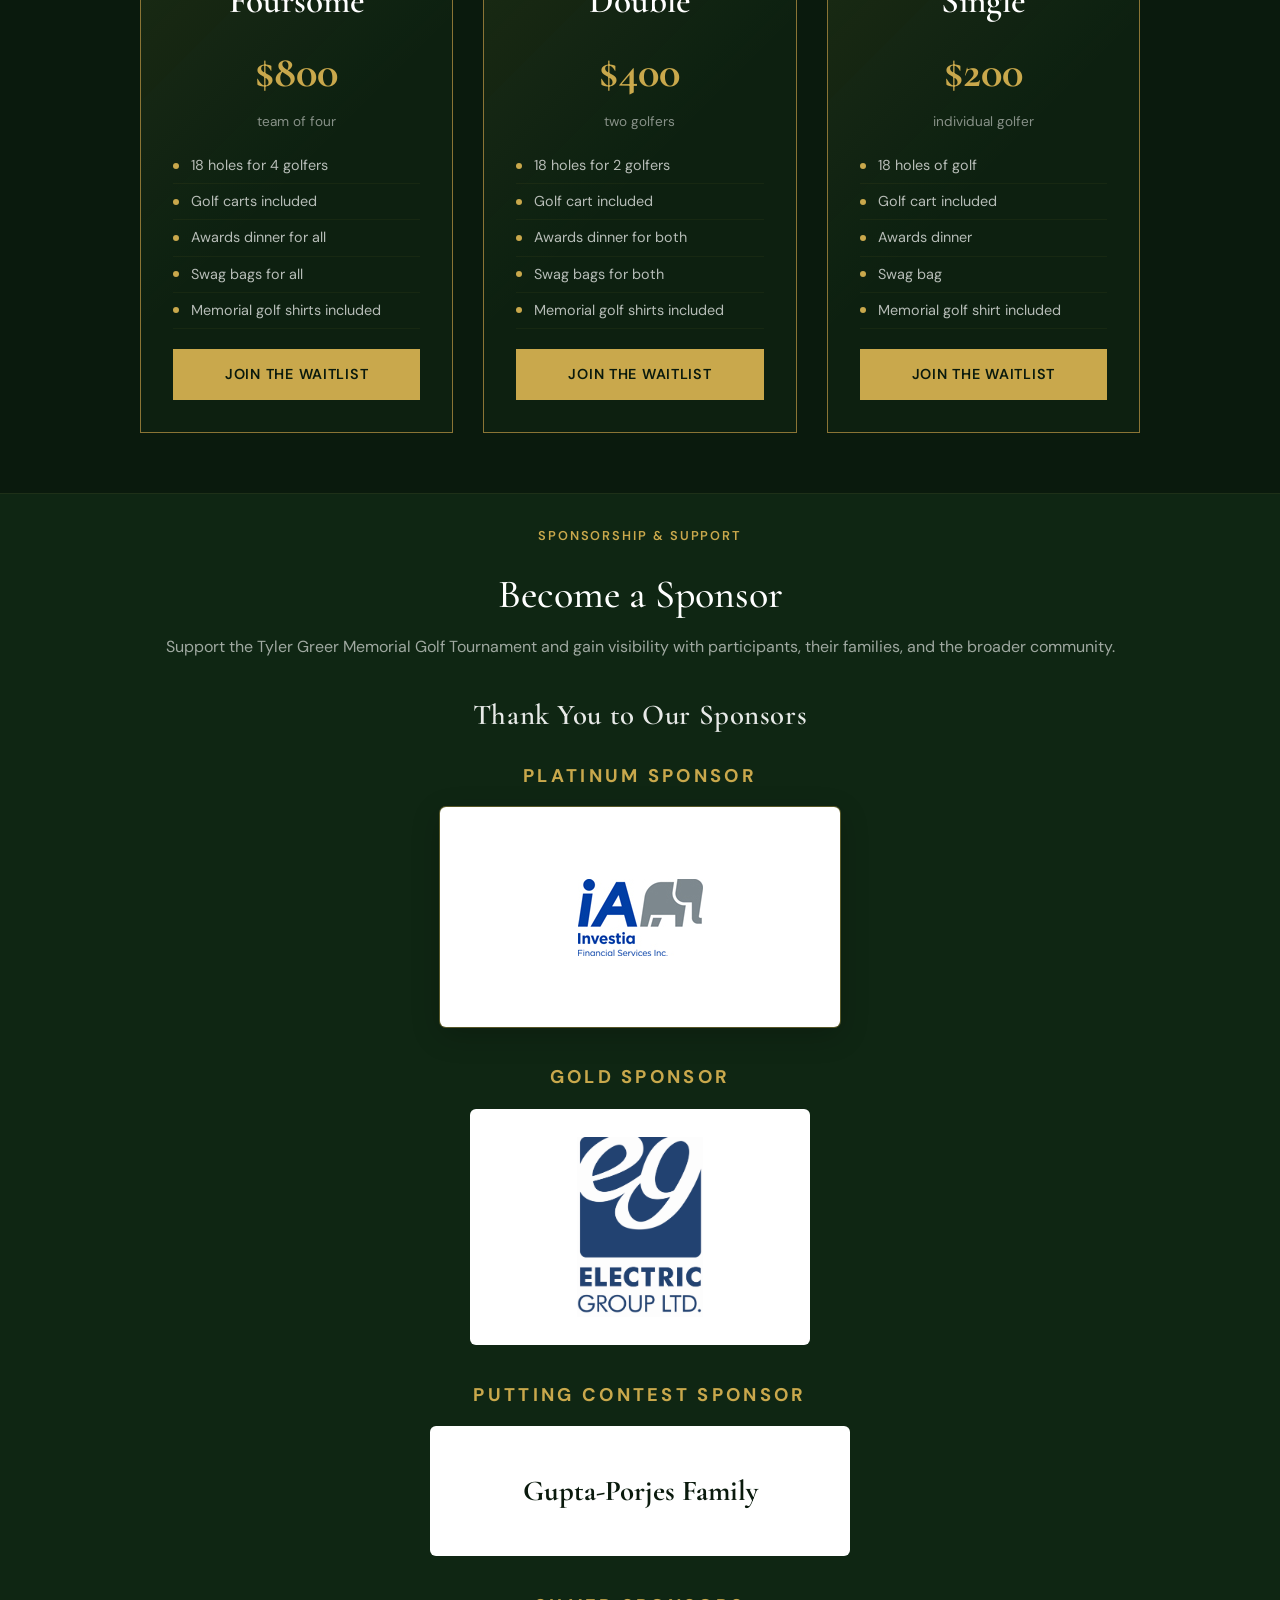
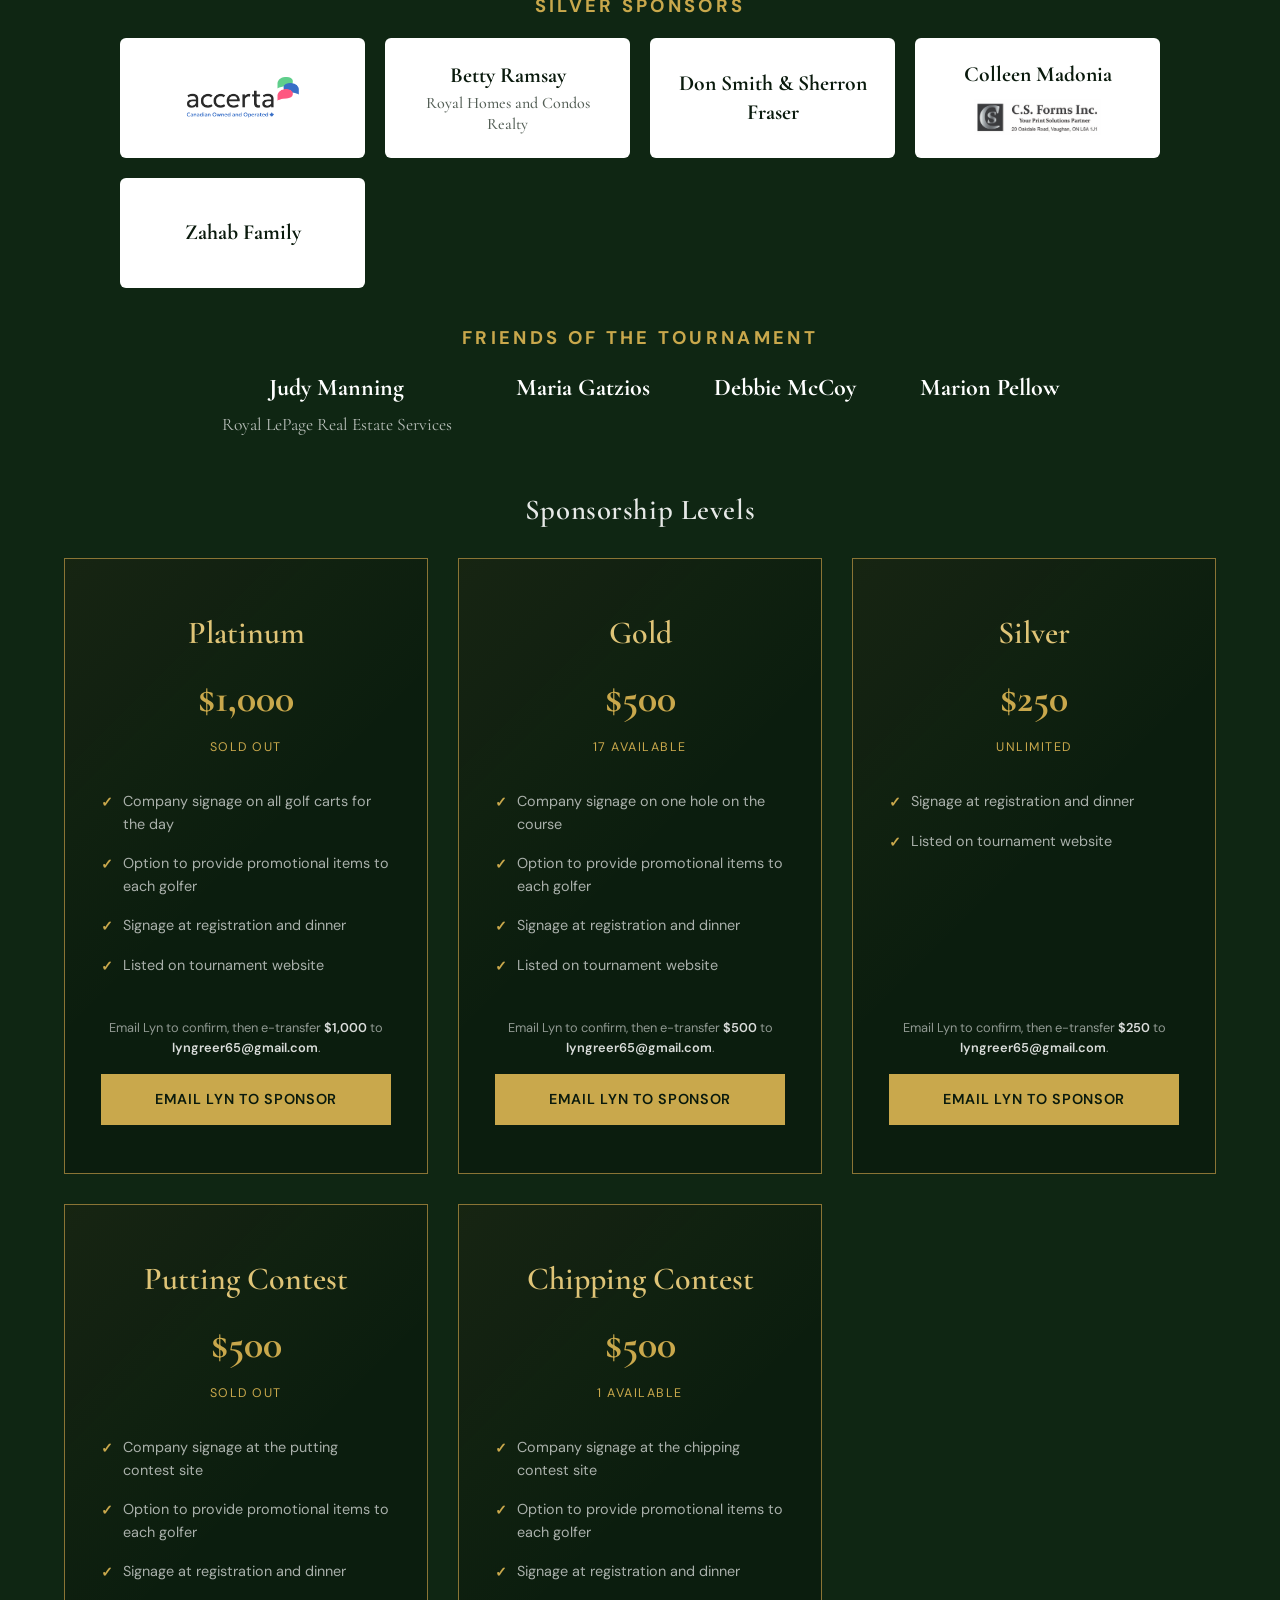
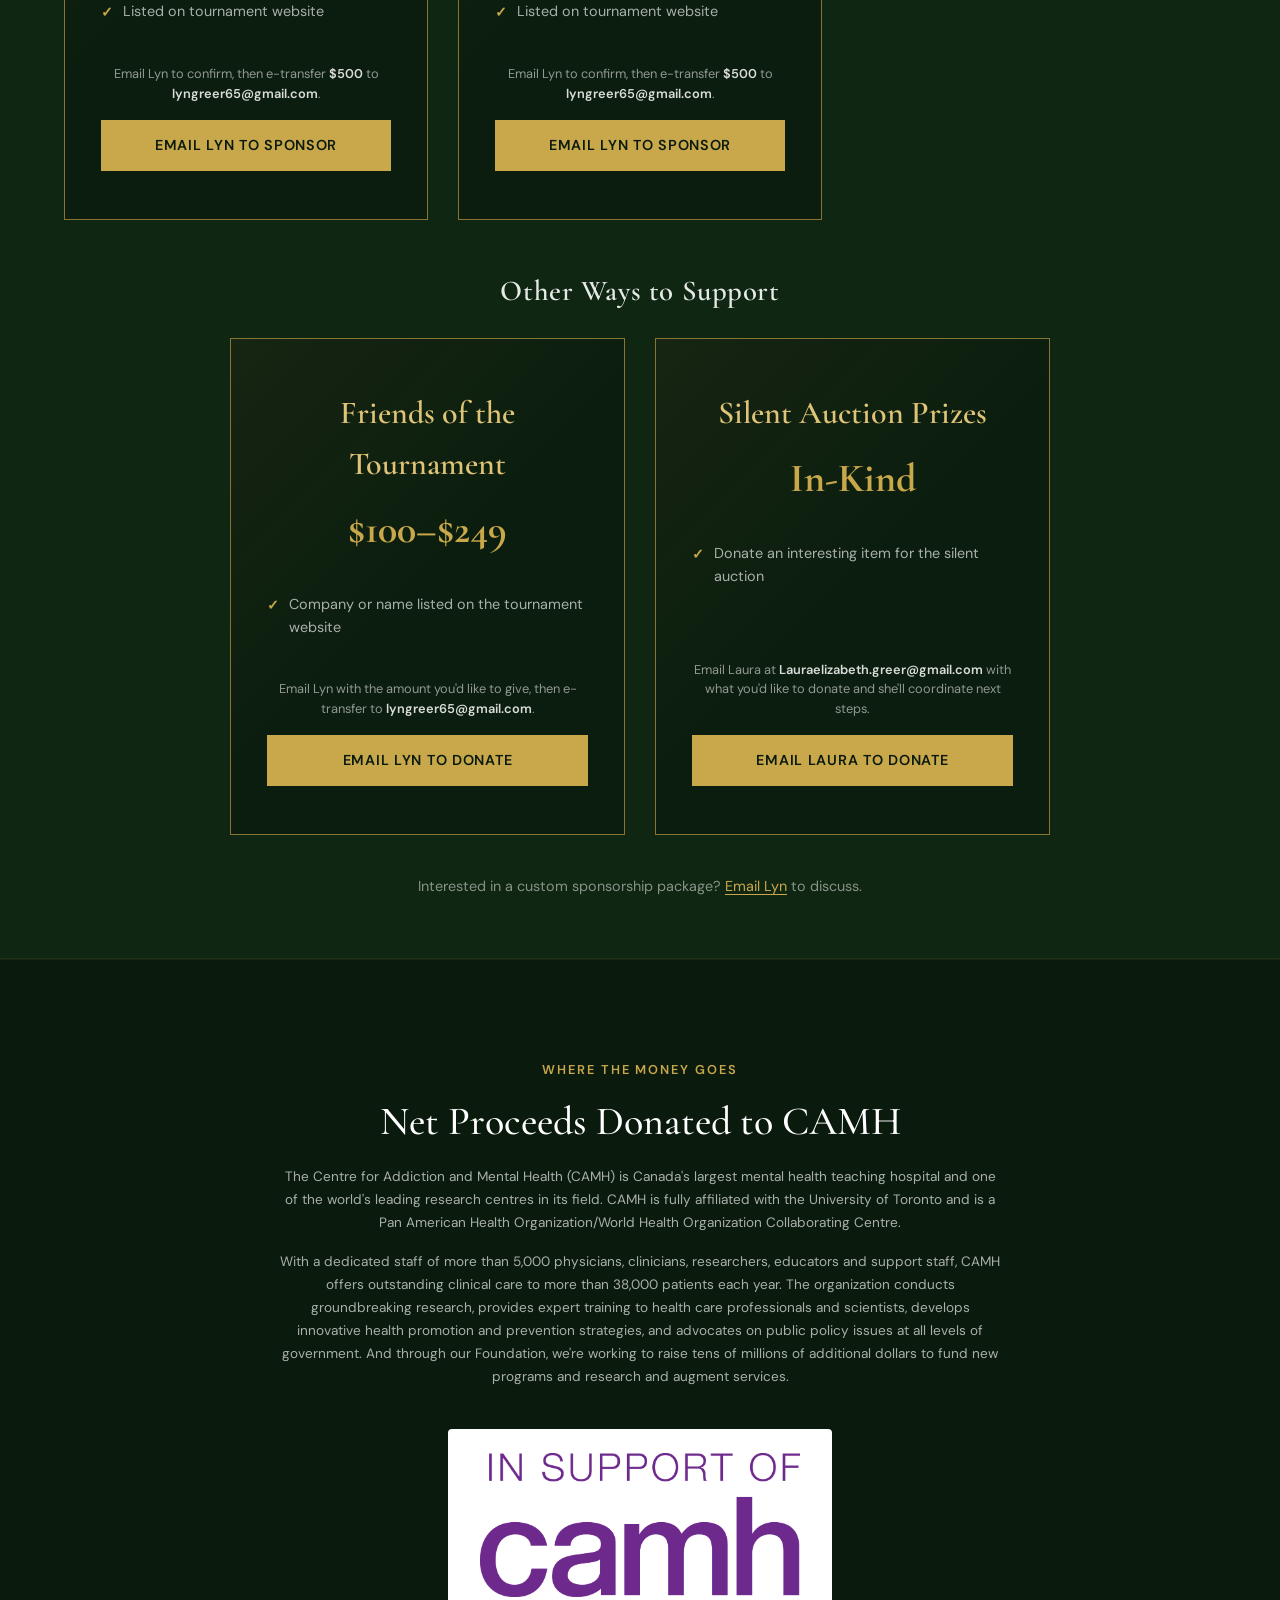
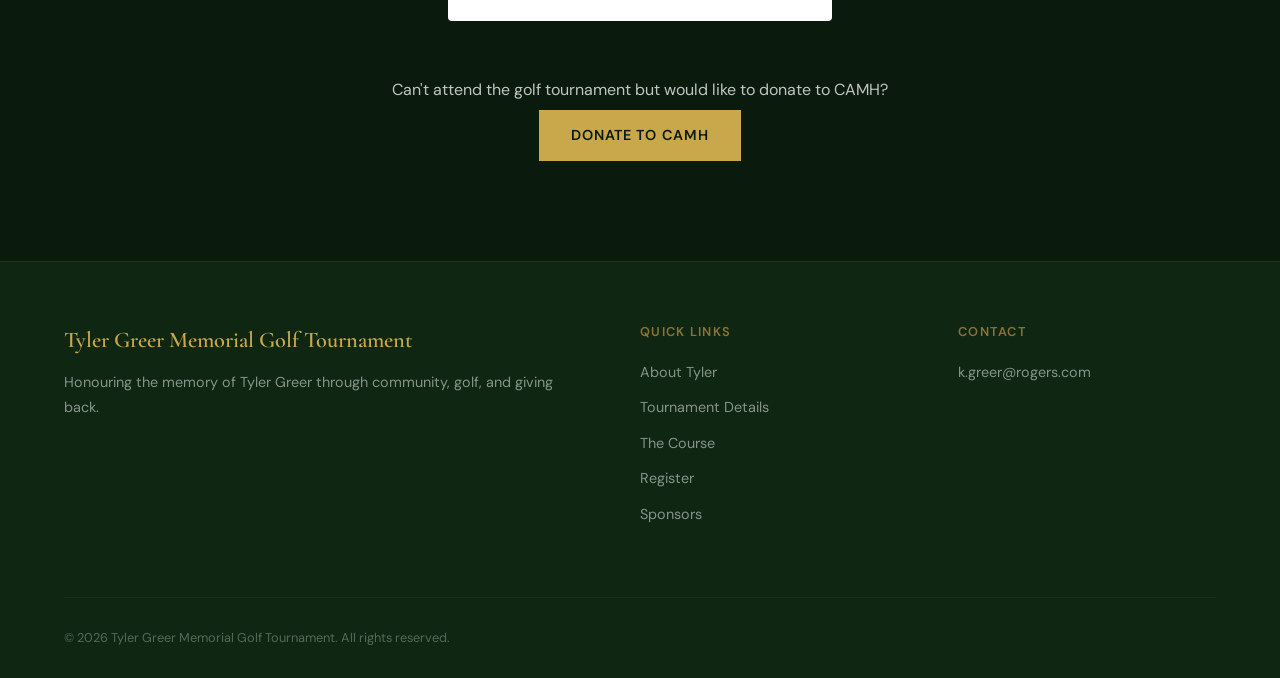
==== commit 2e0b73a8: "Add Marion Pellow as a Friend of the Tournament sponsor Co-Authored-By: Claude Opus 4.8 <noreply@ant" ====
--- a/index.html
+++ b/index.html
@@ -197,6 +197,9 @@
             <div class="sponsor-recognition-friend">
               <span class="sponsor-recognition-name">Debbie McCoy</span>
             </div>
+            <div class="sponsor-recognition-friend">
+              <span class="sponsor-recognition-name">Marion Pellow</span>
+            </div>
           </div>
         </div>
       </div>
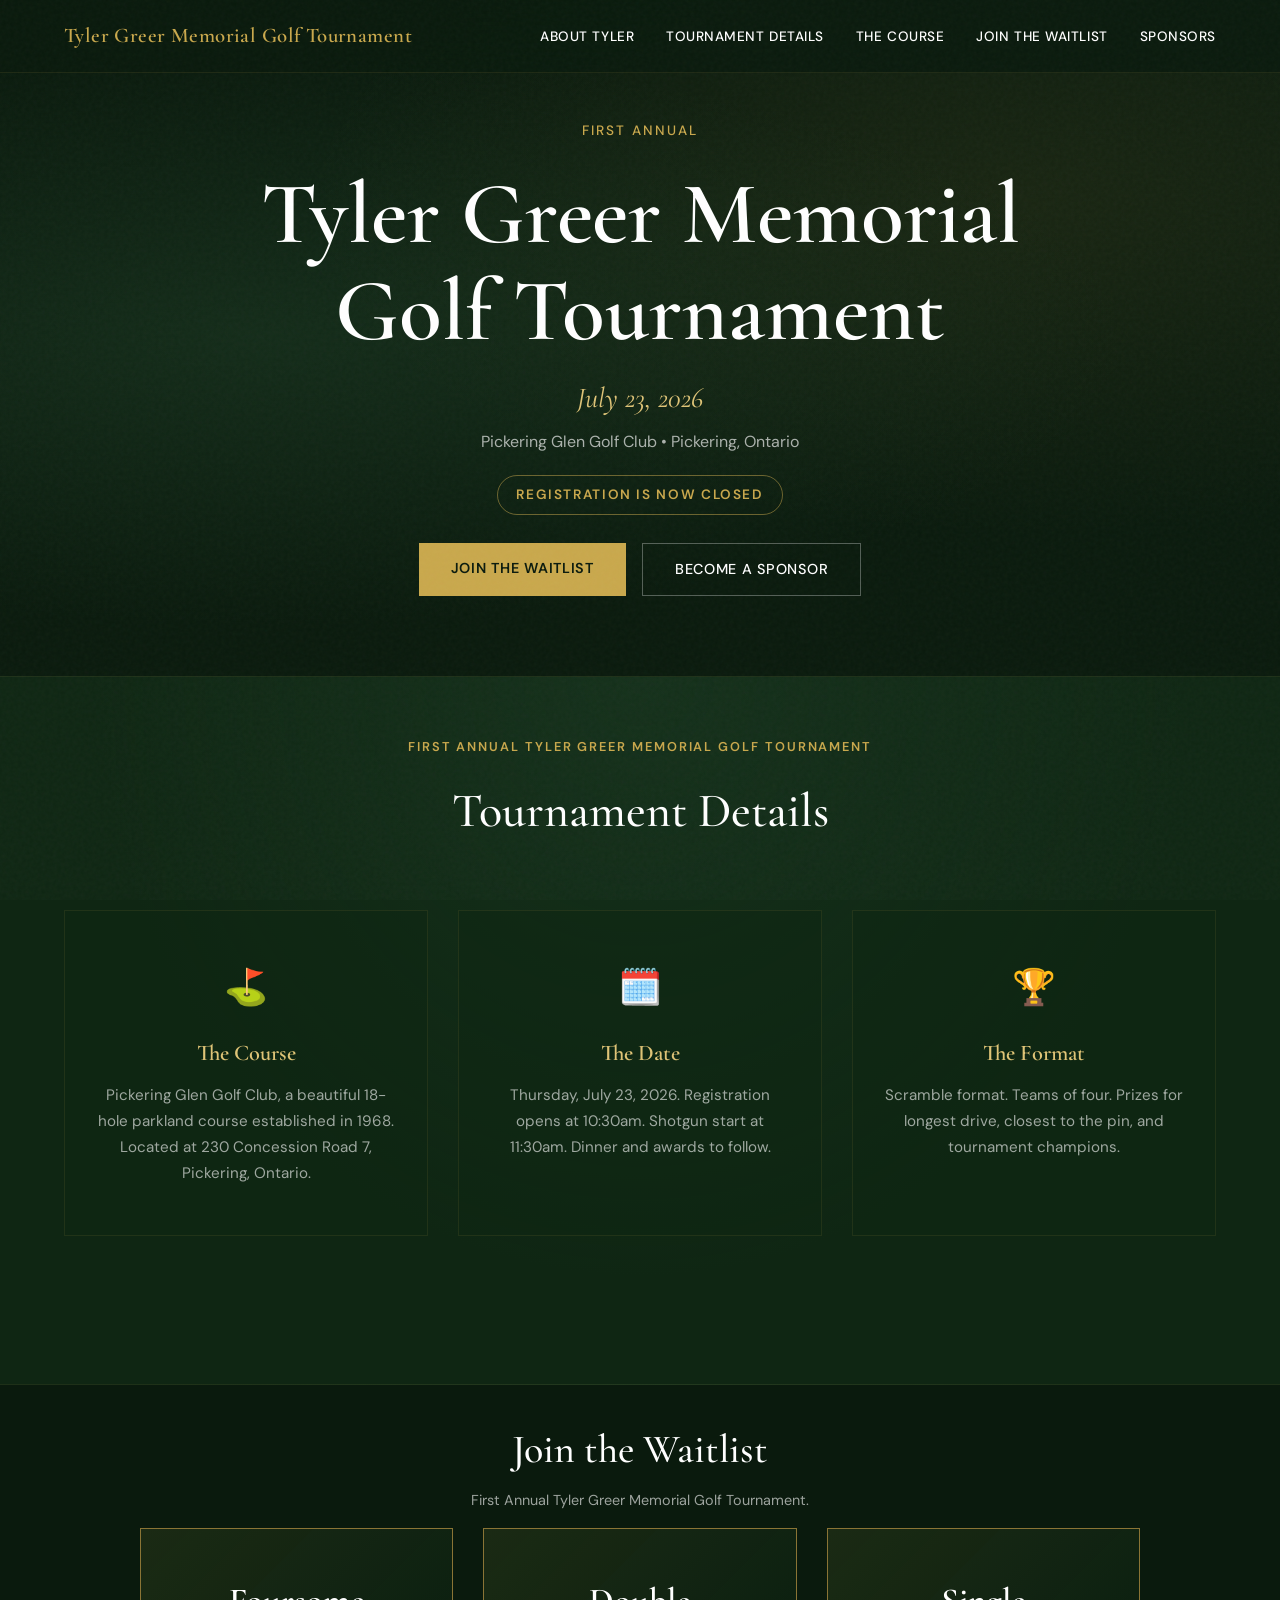
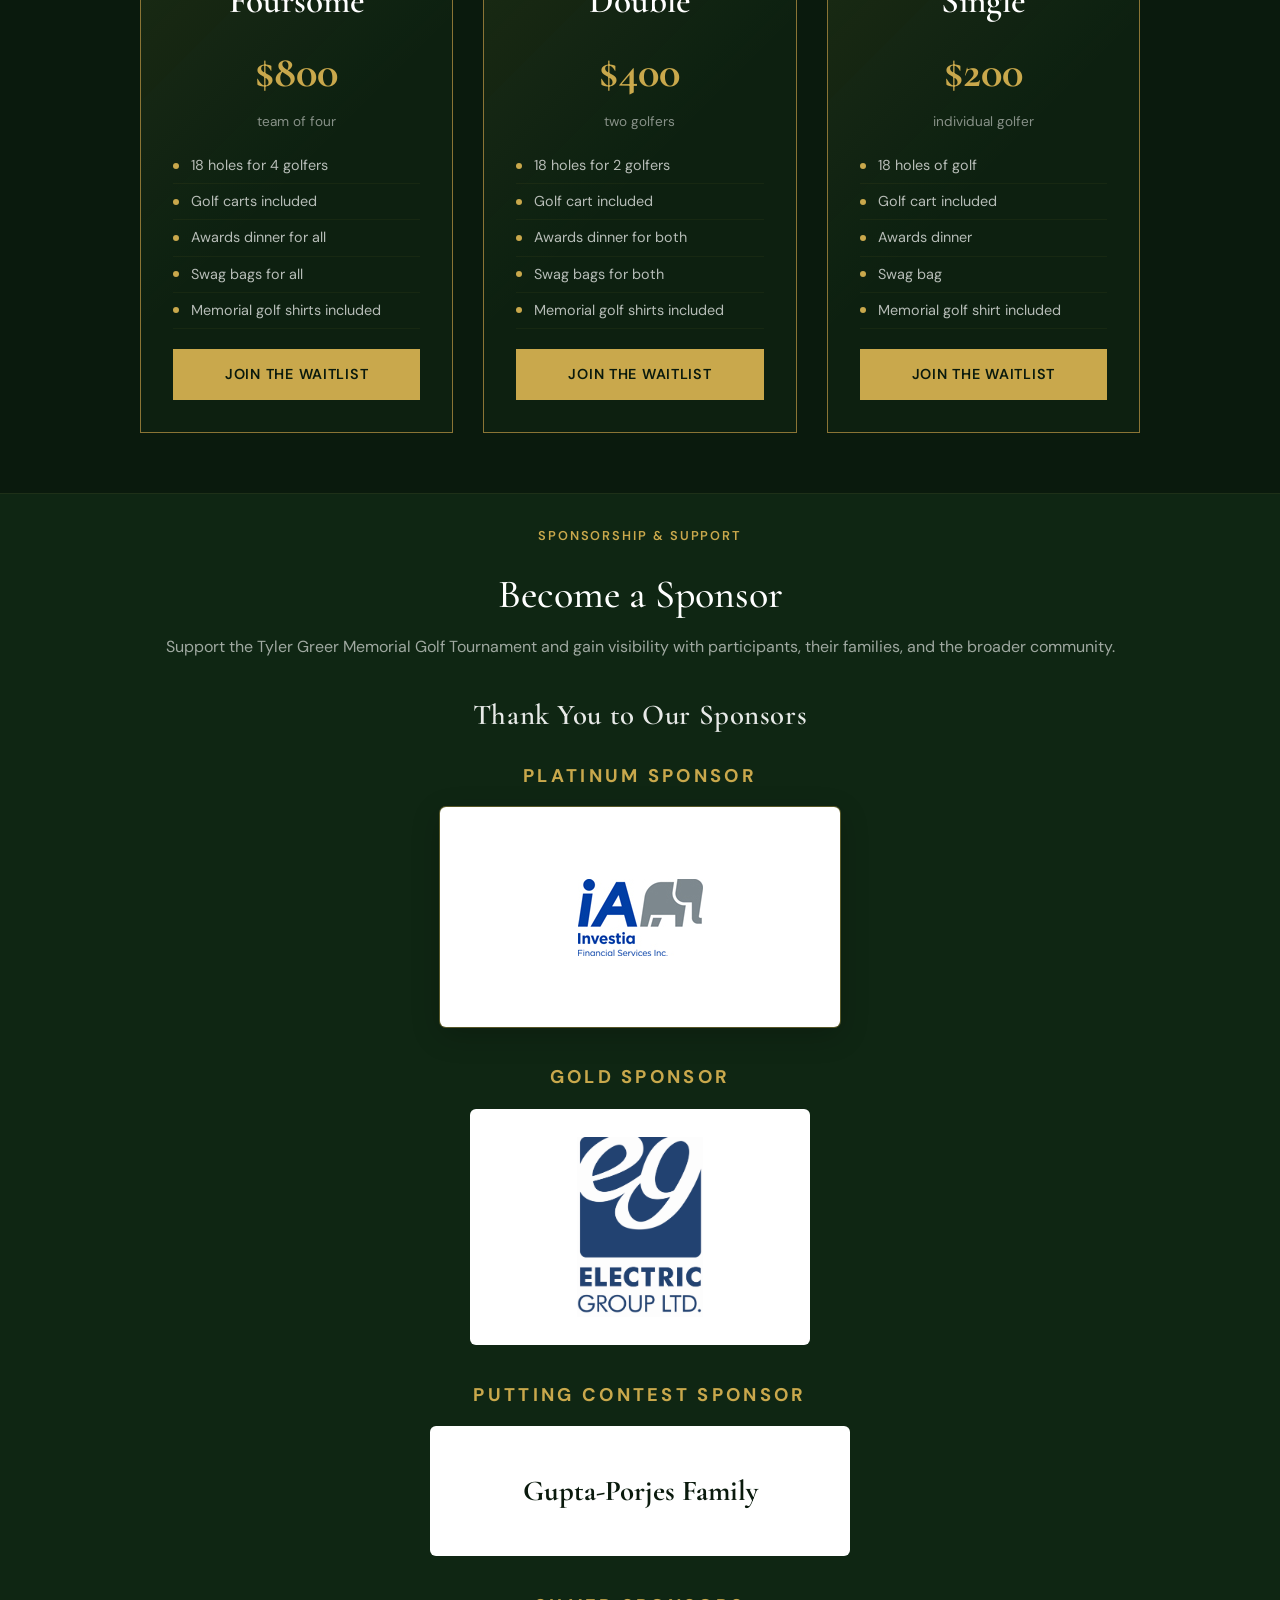
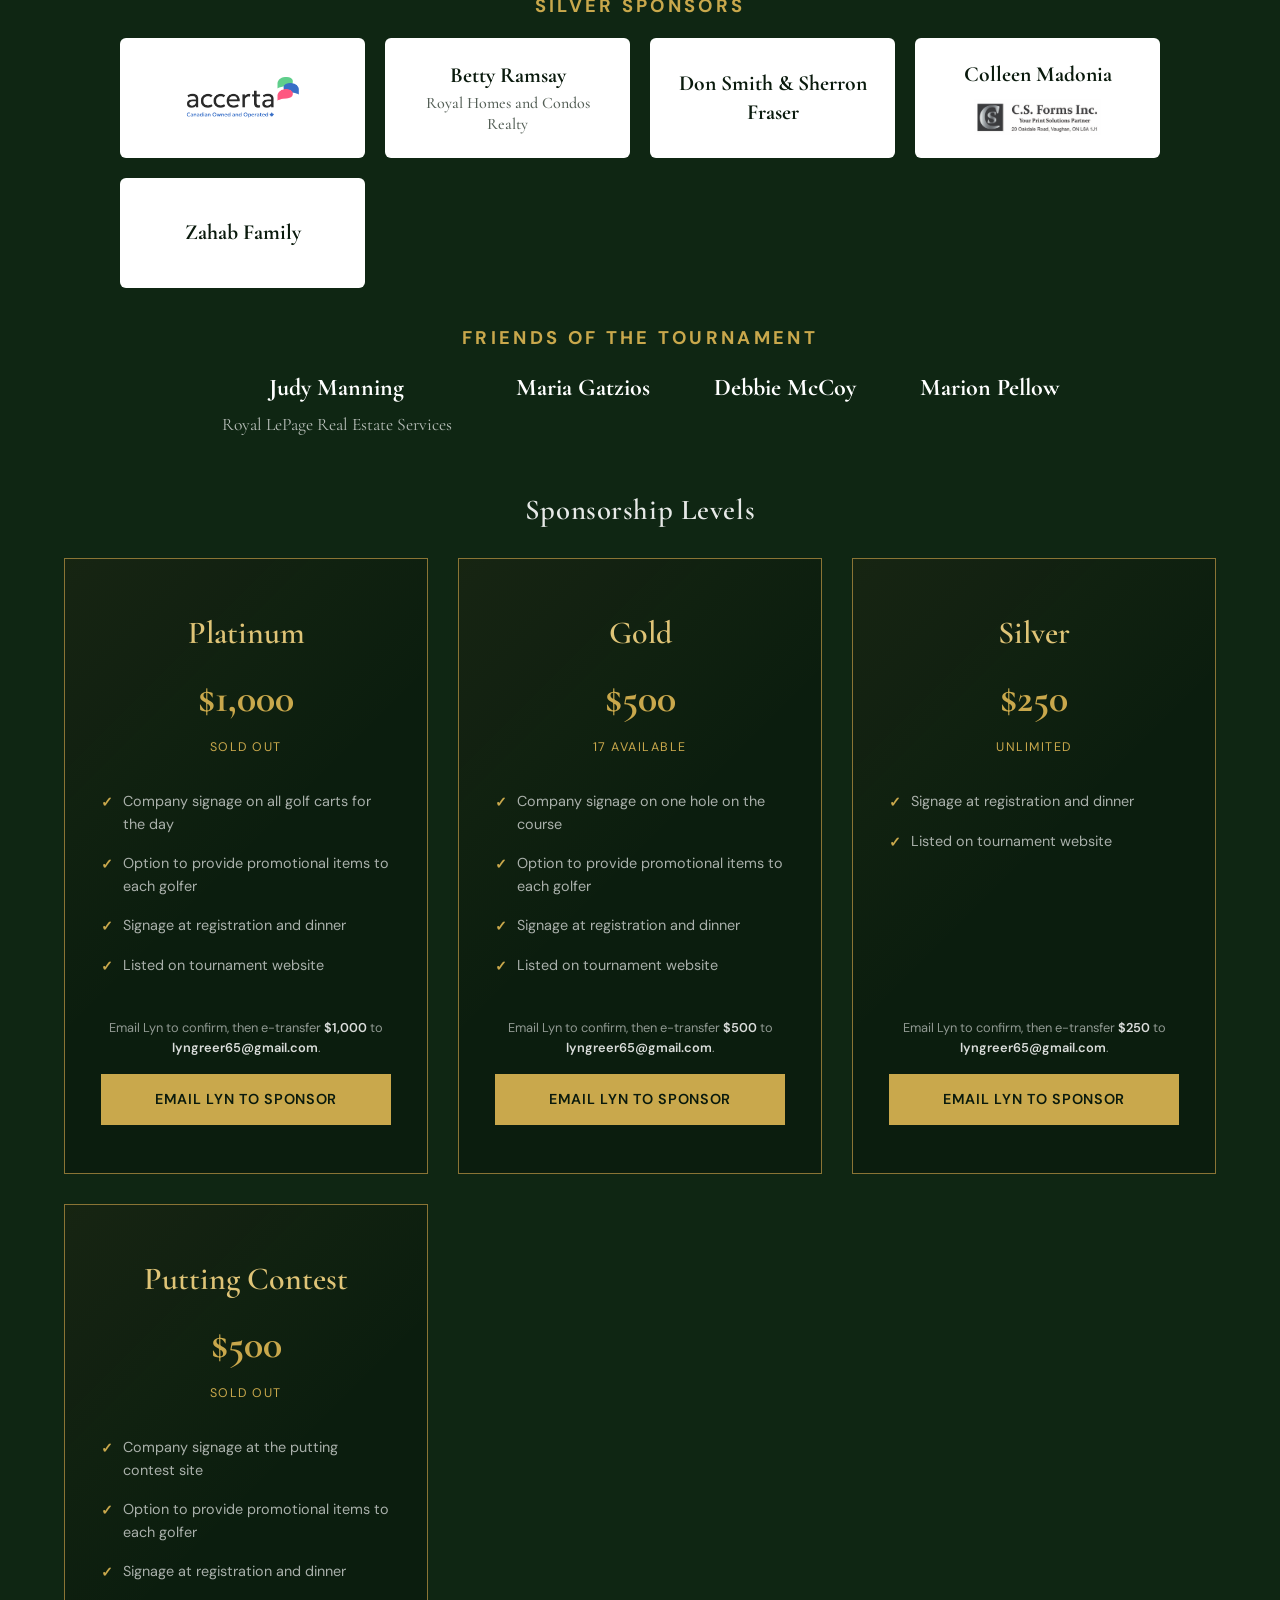
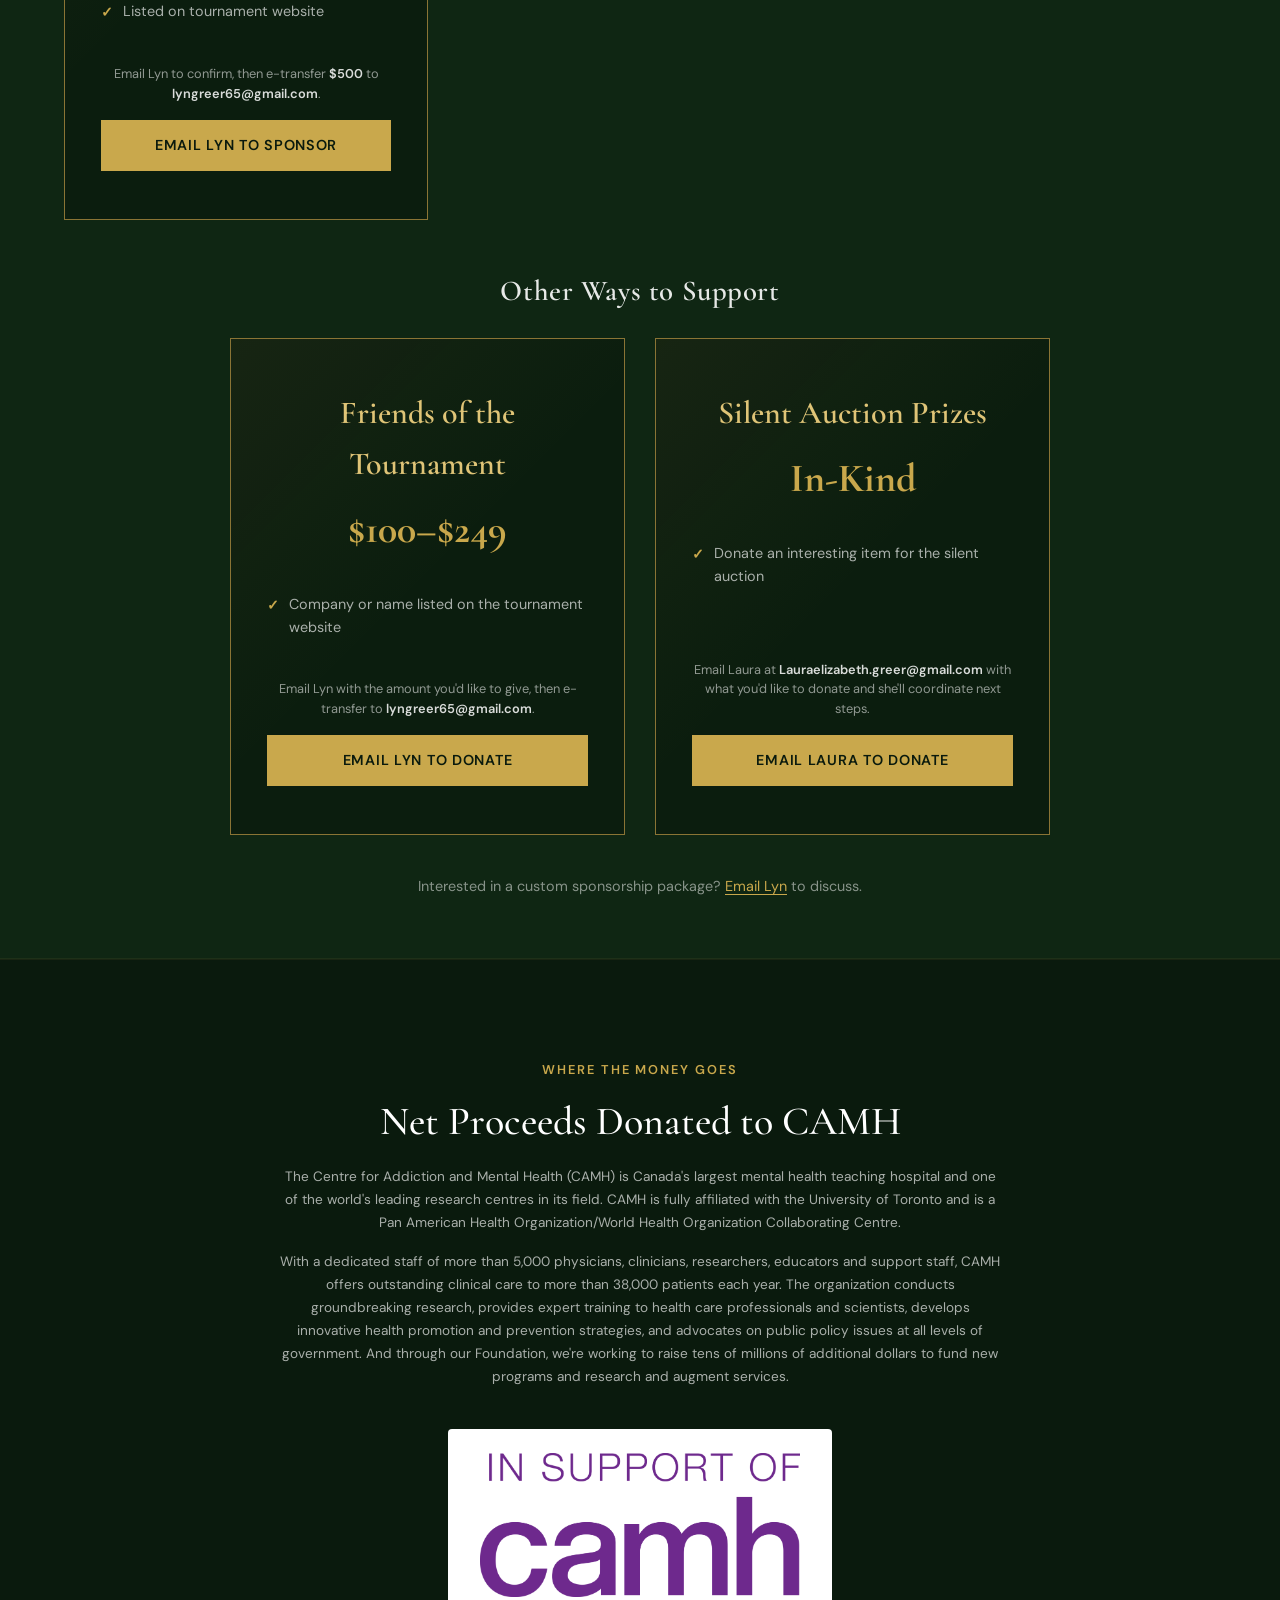
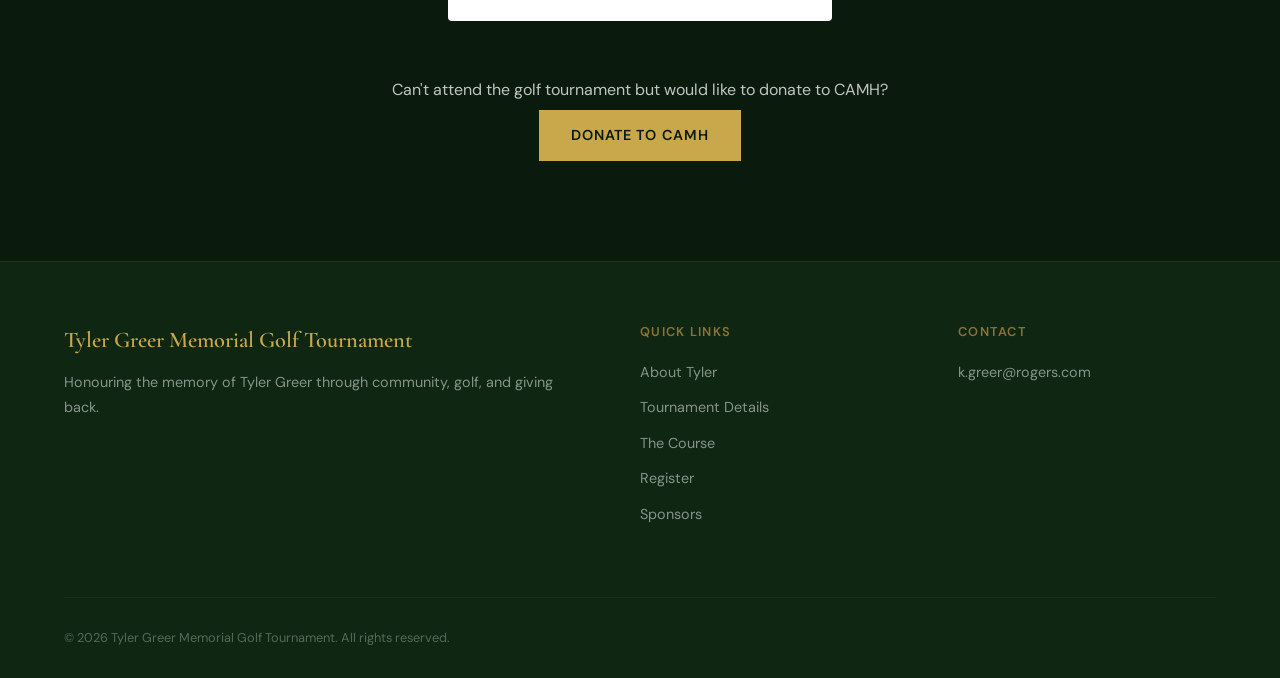
==== commit bb912f8a: "Remove Chipping Contest sponsorship tier Co-Authored-By: Claude Opus 4.8 <noreply@anthropic.com>" ====
--- a/index.html
+++ b/index.html
@@ -256,19 +256,6 @@
           <p class="sponsor-tier-note">Email Lyn to confirm, then e-transfer <strong>$500</strong> to <strong>lyngreer65@gmail.com</strong>.</p>
           <a href="mailto:lyngreer65@gmail.com?subject=Putting%20Contest%20Sponsor%20%E2%80%94%20Tyler%20Greer%20Memorial%20Golf" class="btn-primary">Email Lyn to Sponsor</a>
         </div>
-        <div class="sponsor-tier featured-sponsor">
-          <h3>Chipping Contest</h3>
-          <div class="tier-price">$500</div>
-          <p class="tier-availability">1 available</p>
-          <ul>
-            <li>Company signage at the chipping contest site</li>
-            <li>Option to provide promotional items to each golfer</li>
-            <li>Signage at registration and dinner</li>
-            <li>Listed on tournament website</li>
-          </ul>
-          <p class="sponsor-tier-note">Email Lyn to confirm, then e-transfer <strong>$500</strong> to <strong>lyngreer65@gmail.com</strong>.</p>
-          <a href="mailto:lyngreer65@gmail.com?subject=Chipping%20Contest%20Sponsor%20%E2%80%94%20Tyler%20Greer%20Memorial%20Golf" class="btn-primary">Email Lyn to Sponsor</a>
-        </div>
       </div>
 
       <h3 class="sponsor-group-title">Other Ways to Support</h3>
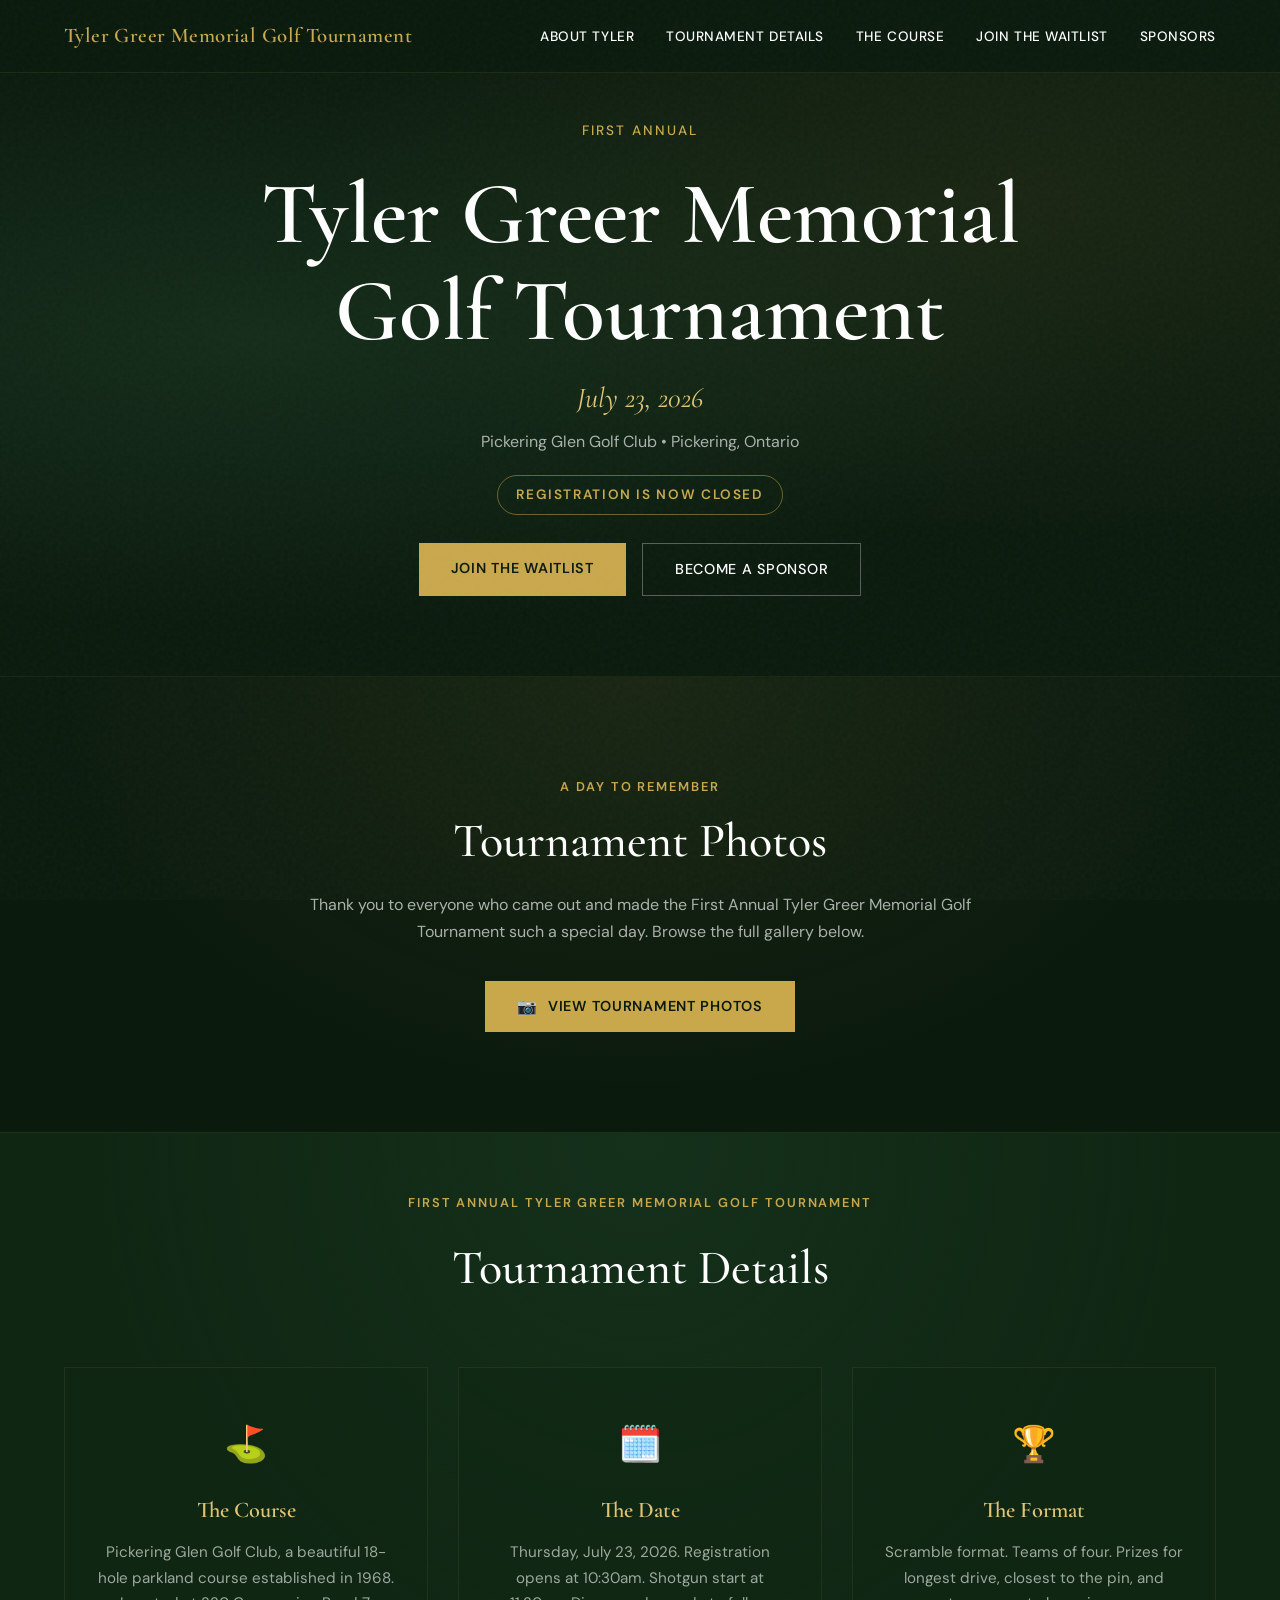
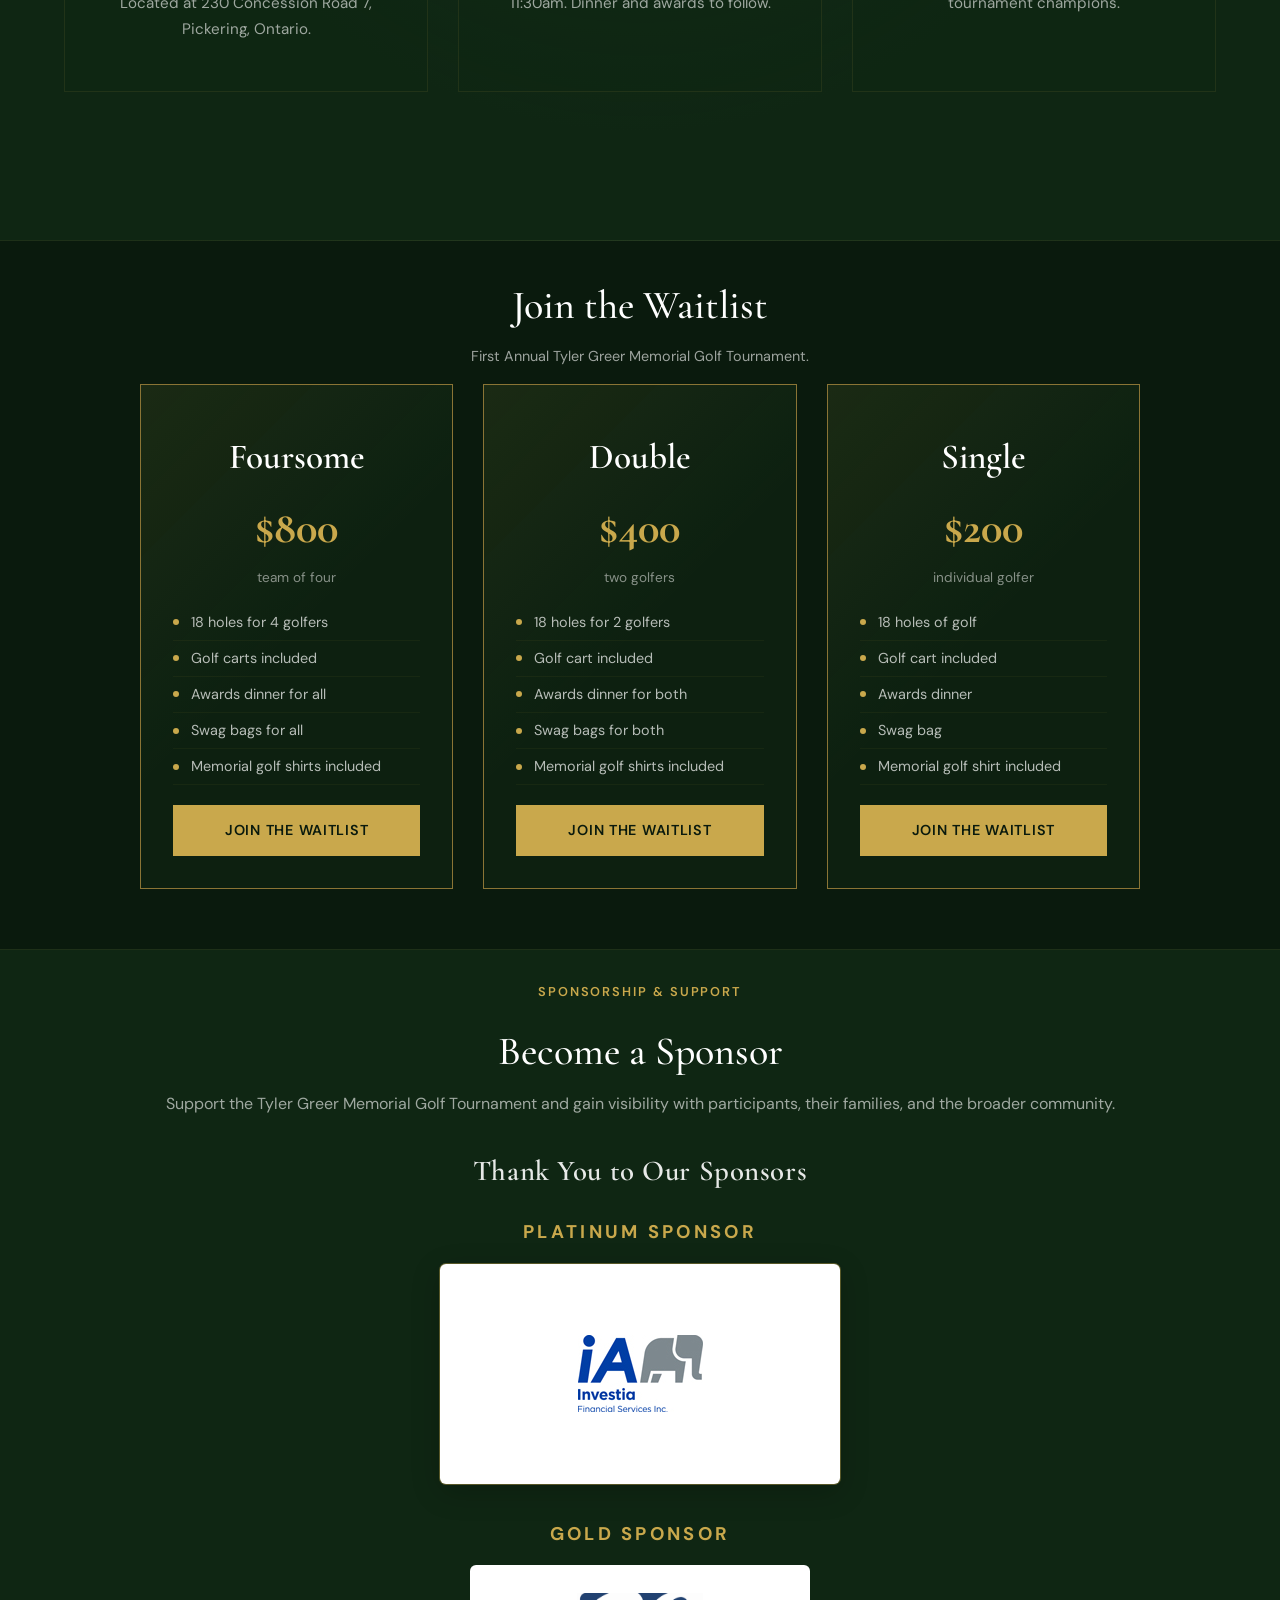
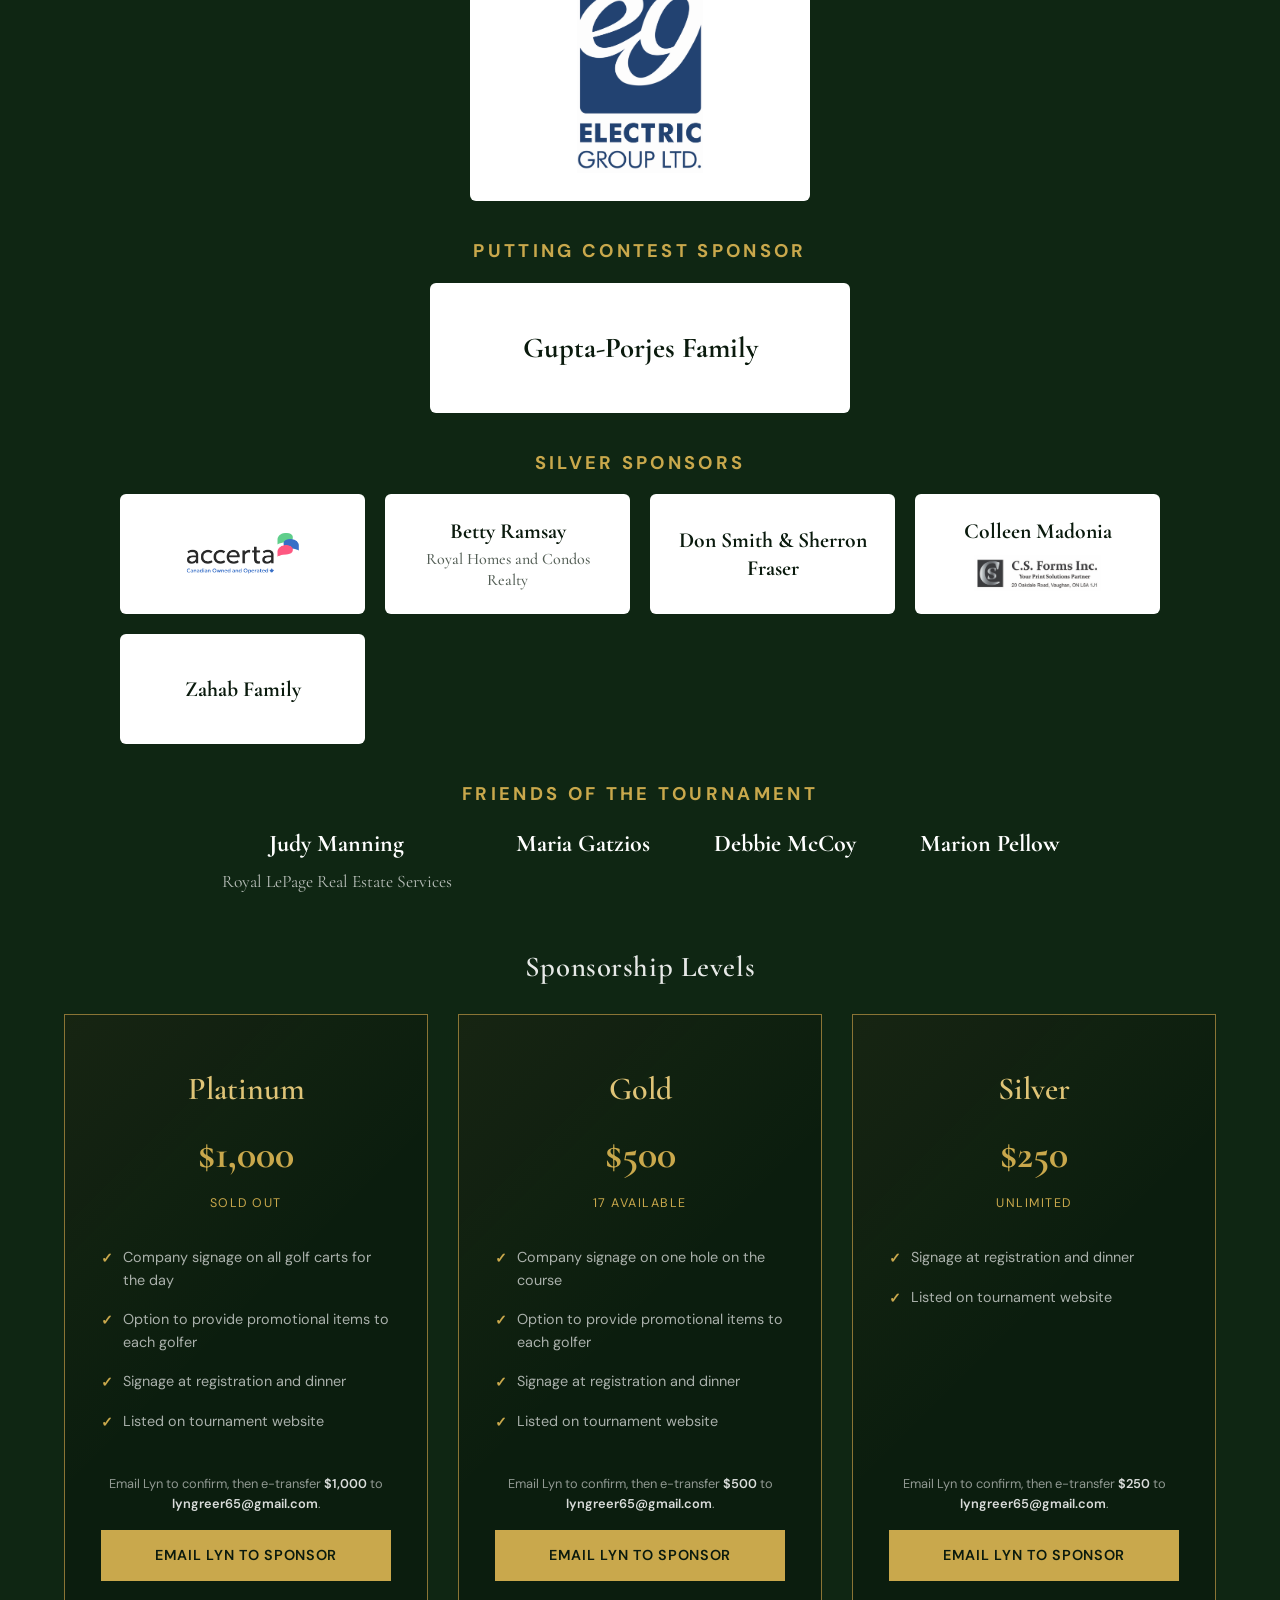
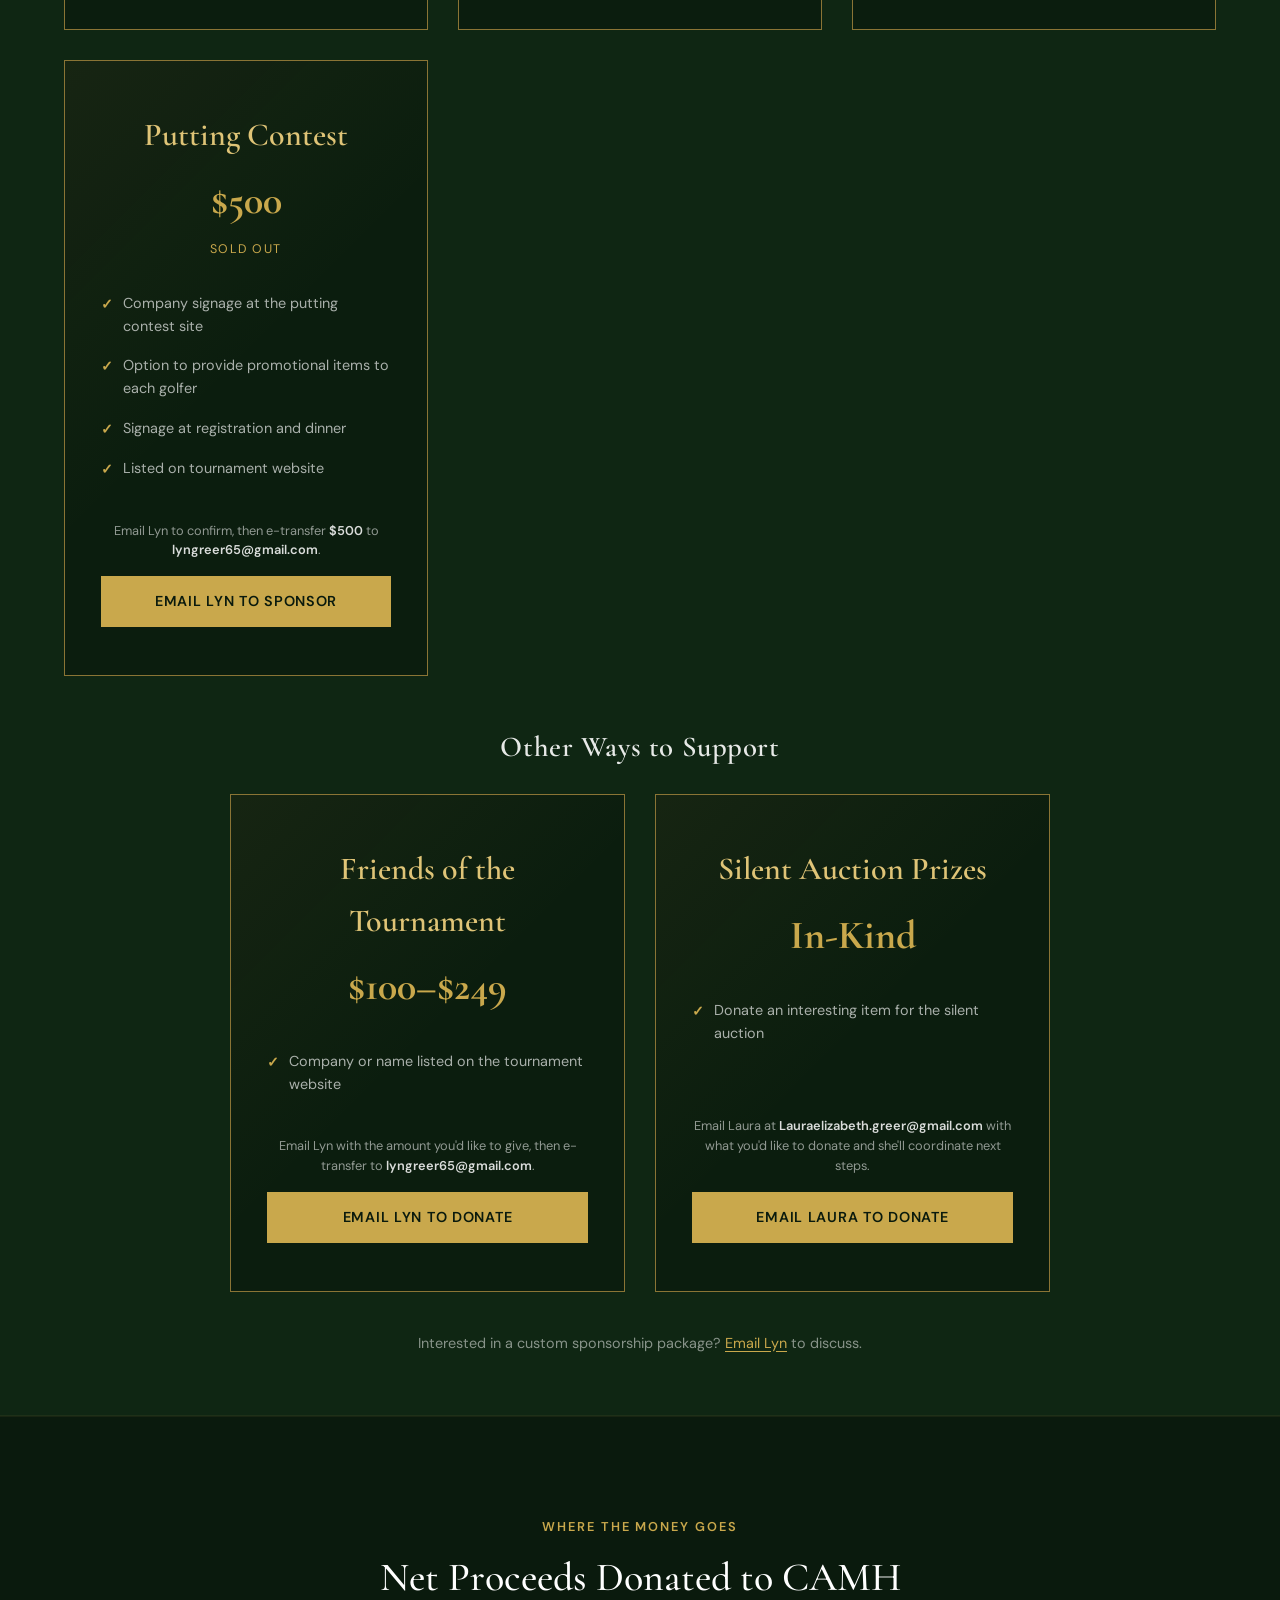
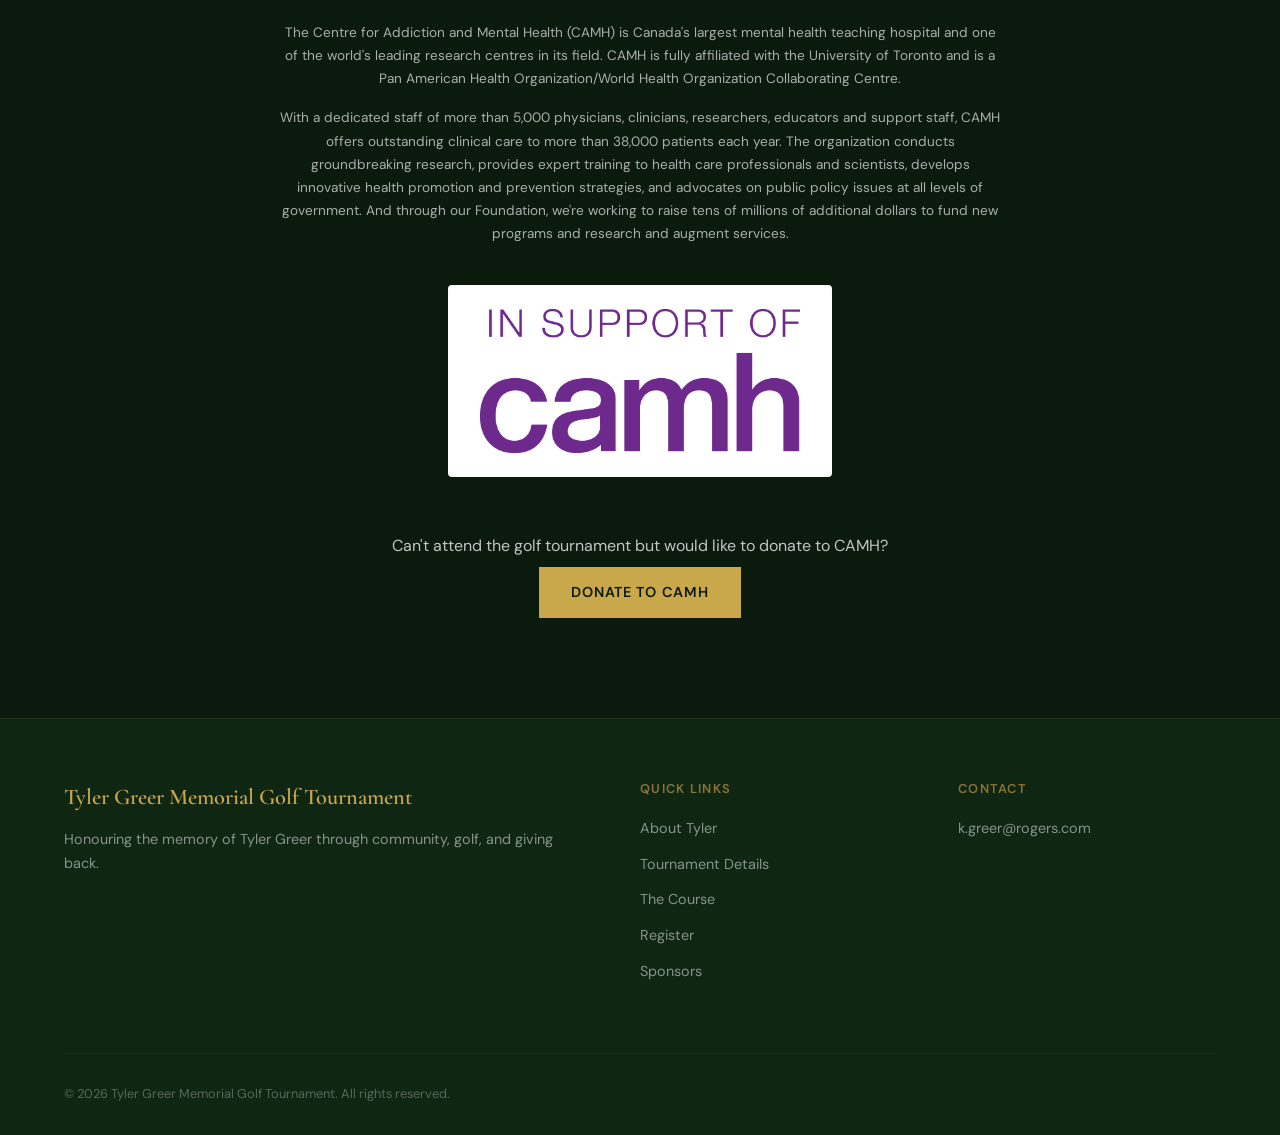
==== commit 07ee2b48: "Add Tournament Photos recap section with Google Drive gallery button New celebratory section after t" ====
--- a/index.html
+++ b/index.html
@@ -51,6 +51,18 @@
     </div>
   </section>
 
+  <!-- TOURNAMENT PHOTOS -->
+  <section class="recap" id="photos">
+    <div class="recap-inner">
+      <span class="section-label">A Day to Remember</span>
+      <h2>Tournament Photos</h2>
+      <p class="recap-text">Thank you to everyone who came out and made the First Annual Tyler Greer Memorial Golf Tournament such a special day. Browse the full gallery below.</p>
+      <a href="https://drive.google.com/drive/folders/1puWya4iuQFFOO3vyoA7eXnv0ajT7ElyG" target="_blank" rel="noopener noreferrer" class="btn-primary recap-btn">
+        <span class="recap-btn-icon" aria-hidden="true">&#128247;</span> View Tournament Photos
+      </a>
+    </div>
+  </section>
+
   <!-- TOURNAMENT DETAILS -->
   <section class="details" id="tournament">
     <div class="details-inner">
--- a/styles.css
+++ b/styles.css
@@ -695,6 +695,56 @@
 }
 
 /* ============================================
+   TOURNAMENT PHOTOS / RECAP
+   ============================================ */
+.recap {
+  padding: clamp(60px, 8vw, 100px) clamp(20px, 5vw, 80px);
+  background:
+    radial-gradient(ellipse at 50% 0%, rgba(201, 168, 76, 0.08) 0%, transparent 65%),
+    var(--deep-green);
+  border-top: 1px solid rgba(201, 168, 76, 0.08);
+  text-align: center;
+}
+
+.recap-inner {
+  max-width: 680px;
+  margin: 0 auto;
+}
+
+.recap-inner h2 {
+  font-family: 'Cormorant Garamond', Georgia, serif;
+  font-size: clamp(2rem, 4vw, 3rem);
+  font-weight: 500;
+  line-height: 1.2;
+  margin-bottom: 20px;
+}
+
+.recap-text {
+  color: rgba(255, 255, 255, 0.65);
+  font-size: 1rem;
+  line-height: 1.7;
+  margin-bottom: 36px;
+}
+
+.recap-btn {
+  display: inline-flex;
+  align-items: center;
+  gap: 10px;
+}
+
+.recap-btn-icon {
+  font-size: 1.1em;
+  line-height: 1;
+}
+
+@media (max-width: 600px) {
+  .recap-btn {
+    width: 100%;
+    max-width: 340px;
+  }
+}
+
+/* ============================================
    TOURNAMENT DETAILS
    ============================================ */
 .details {
